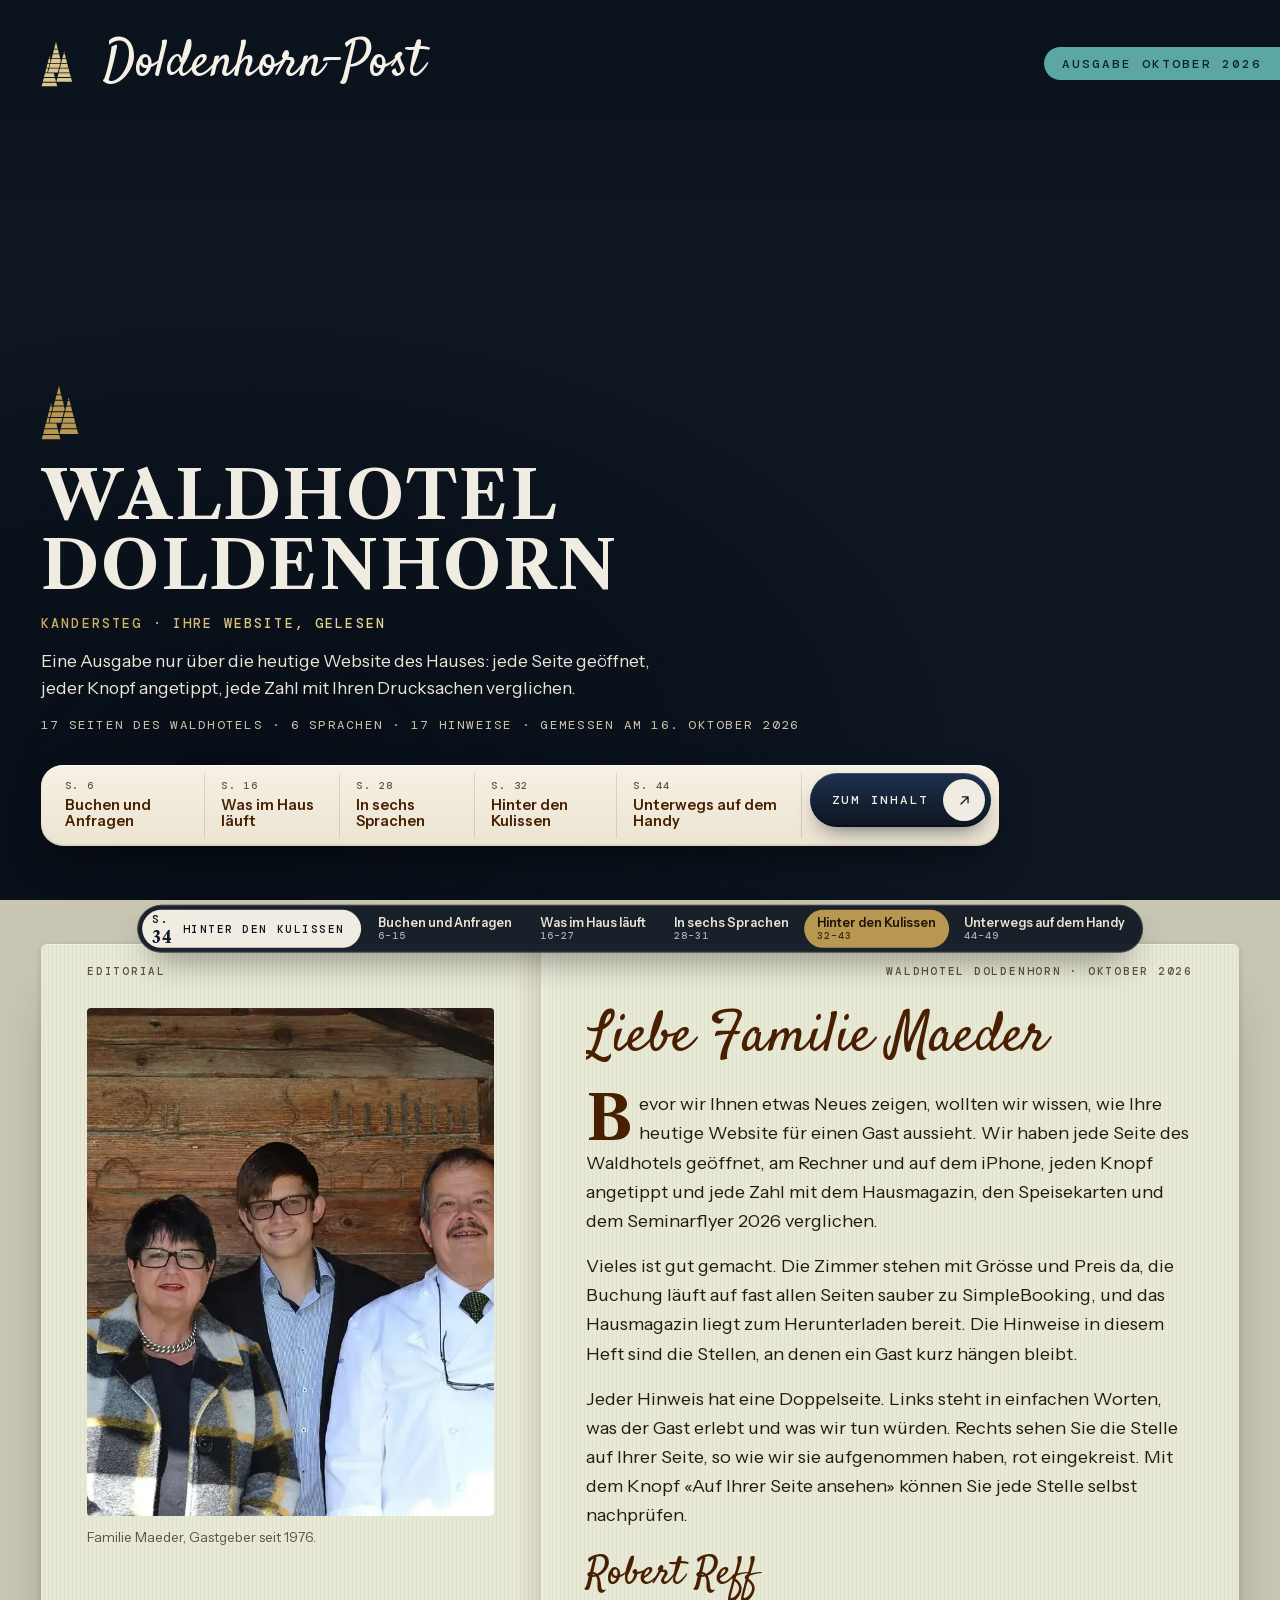
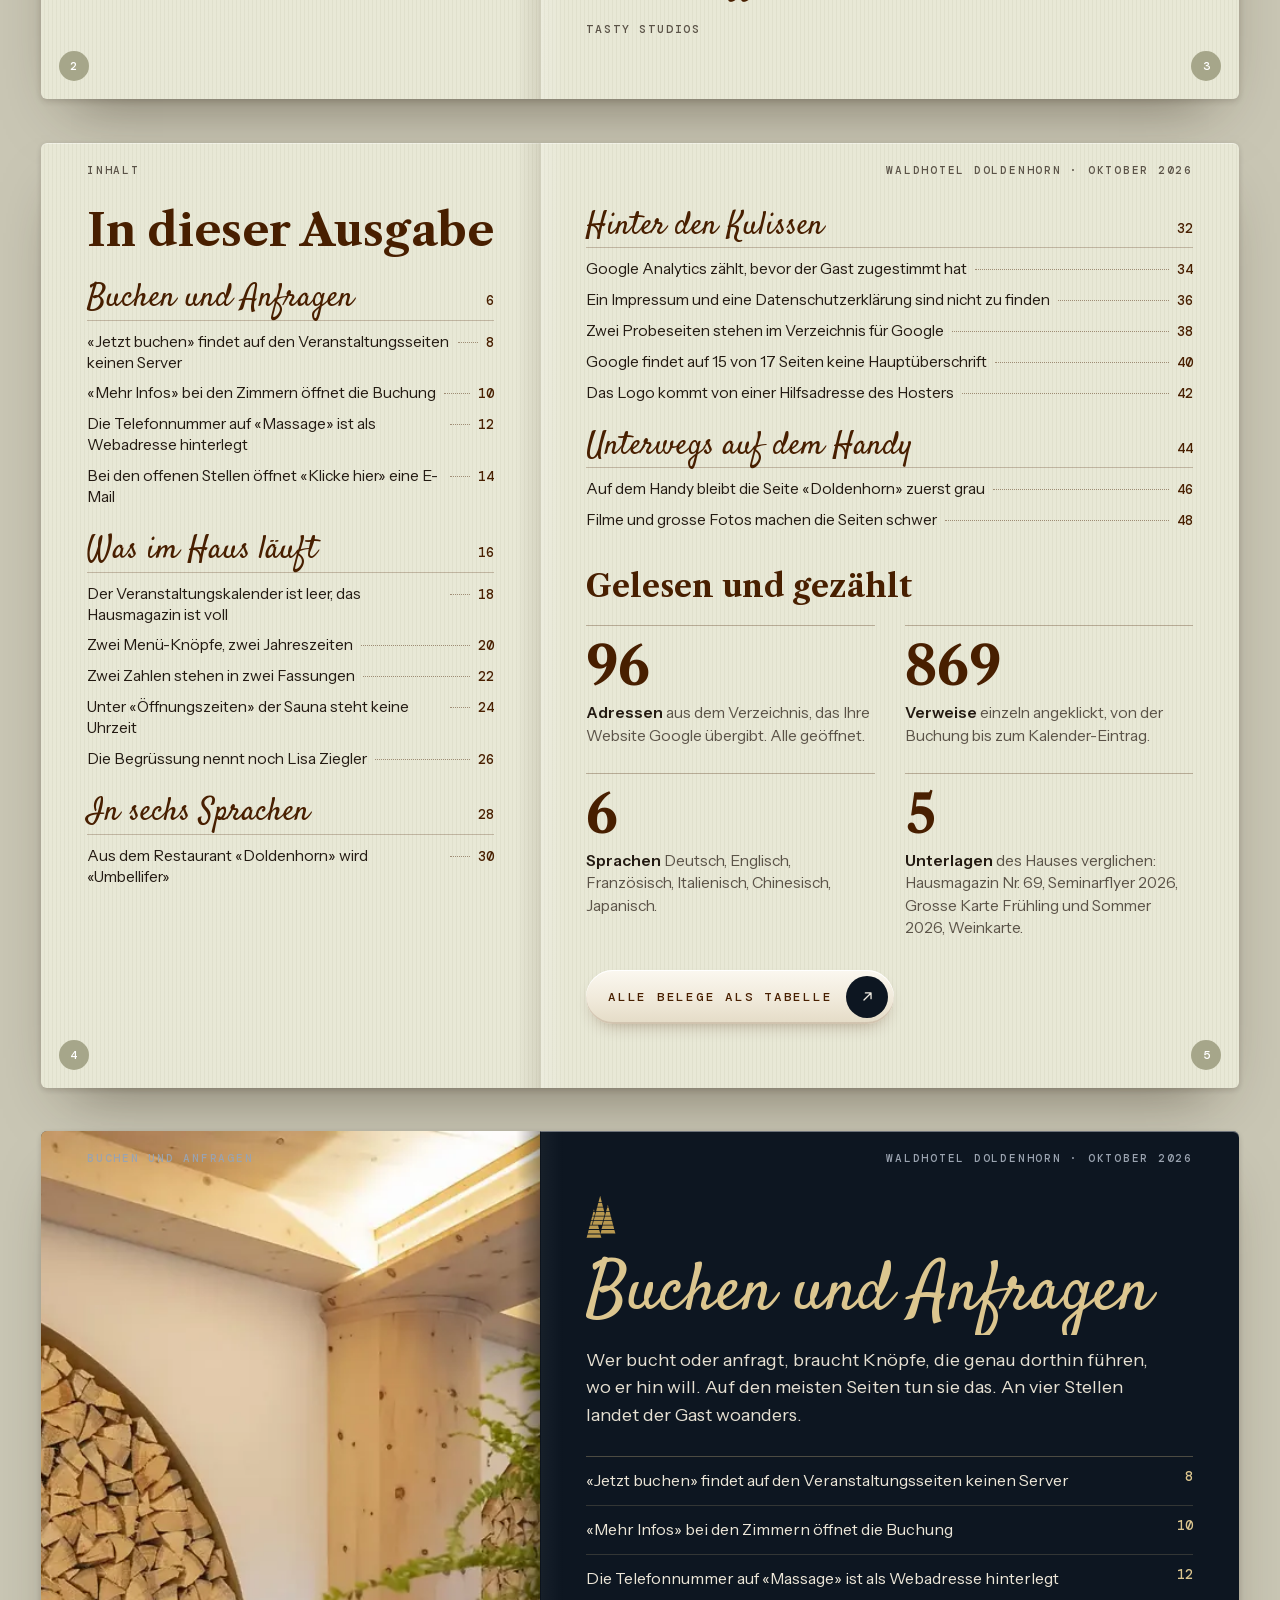
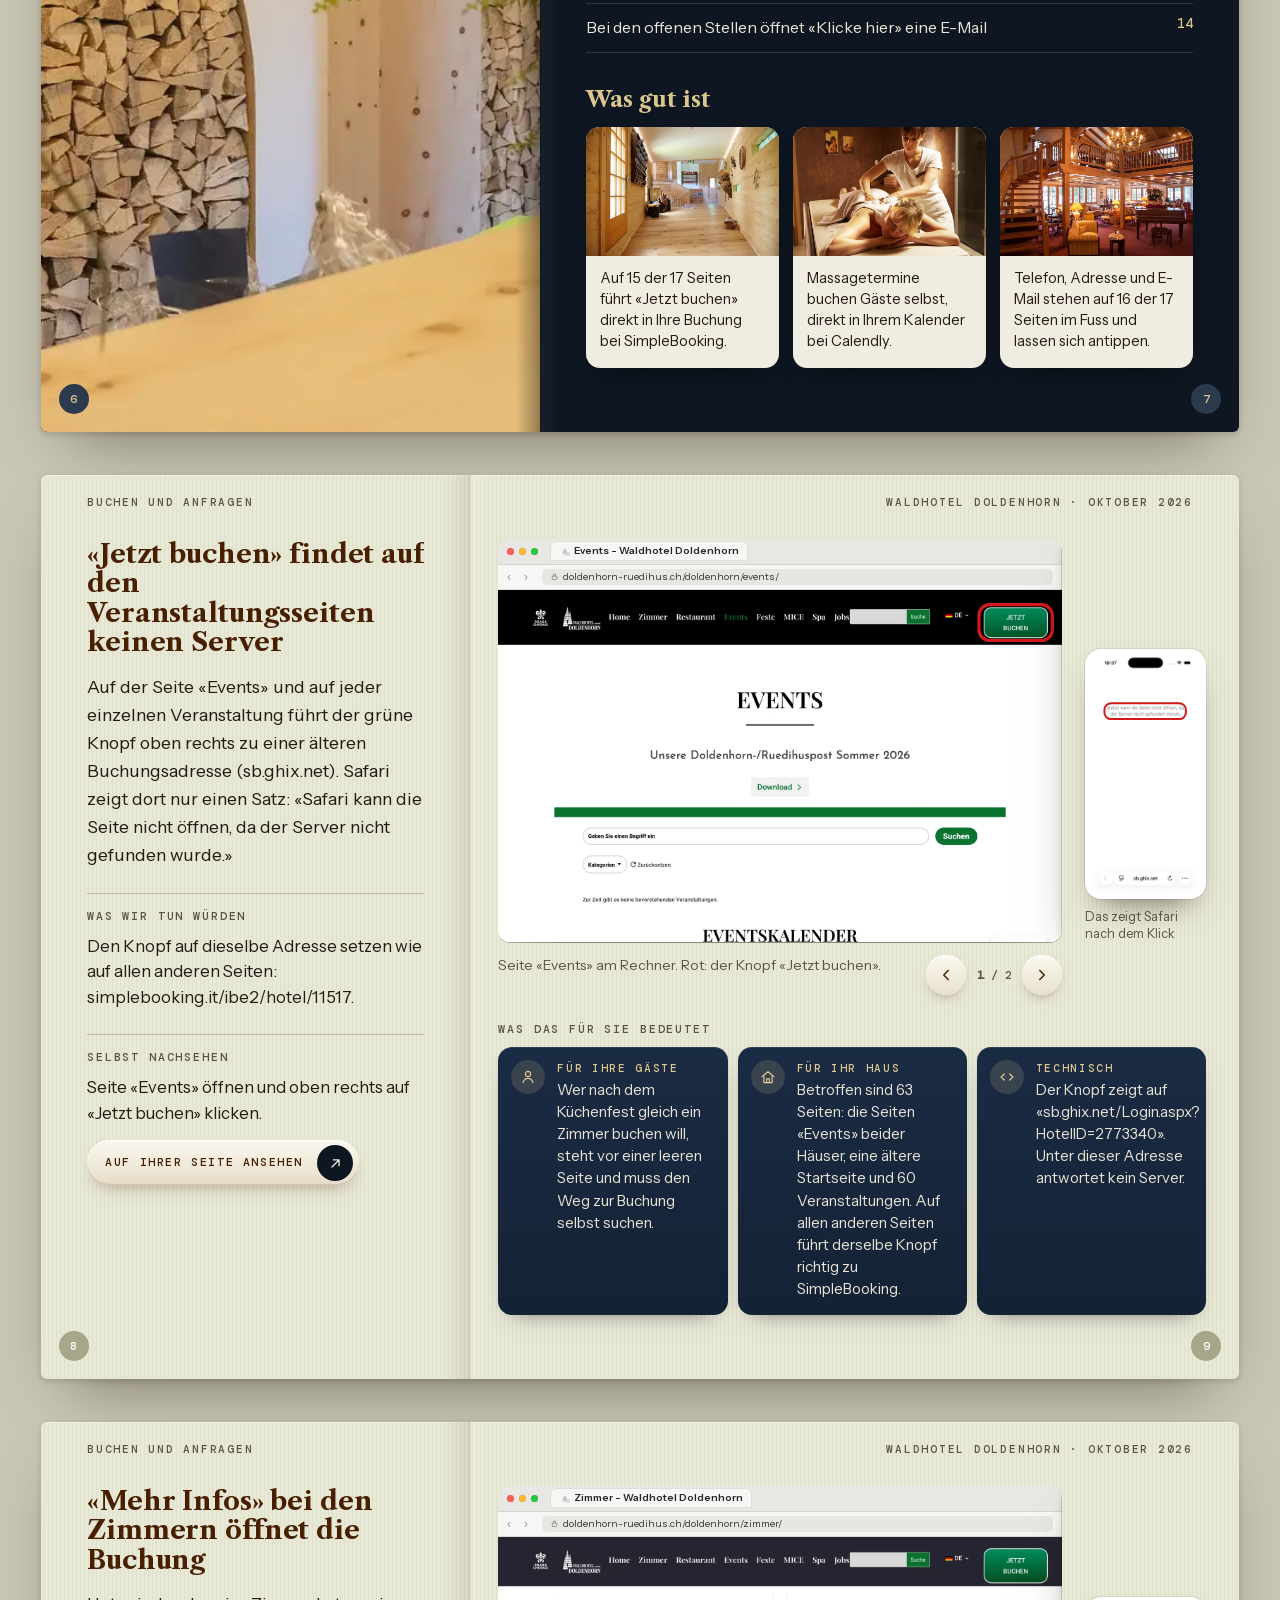
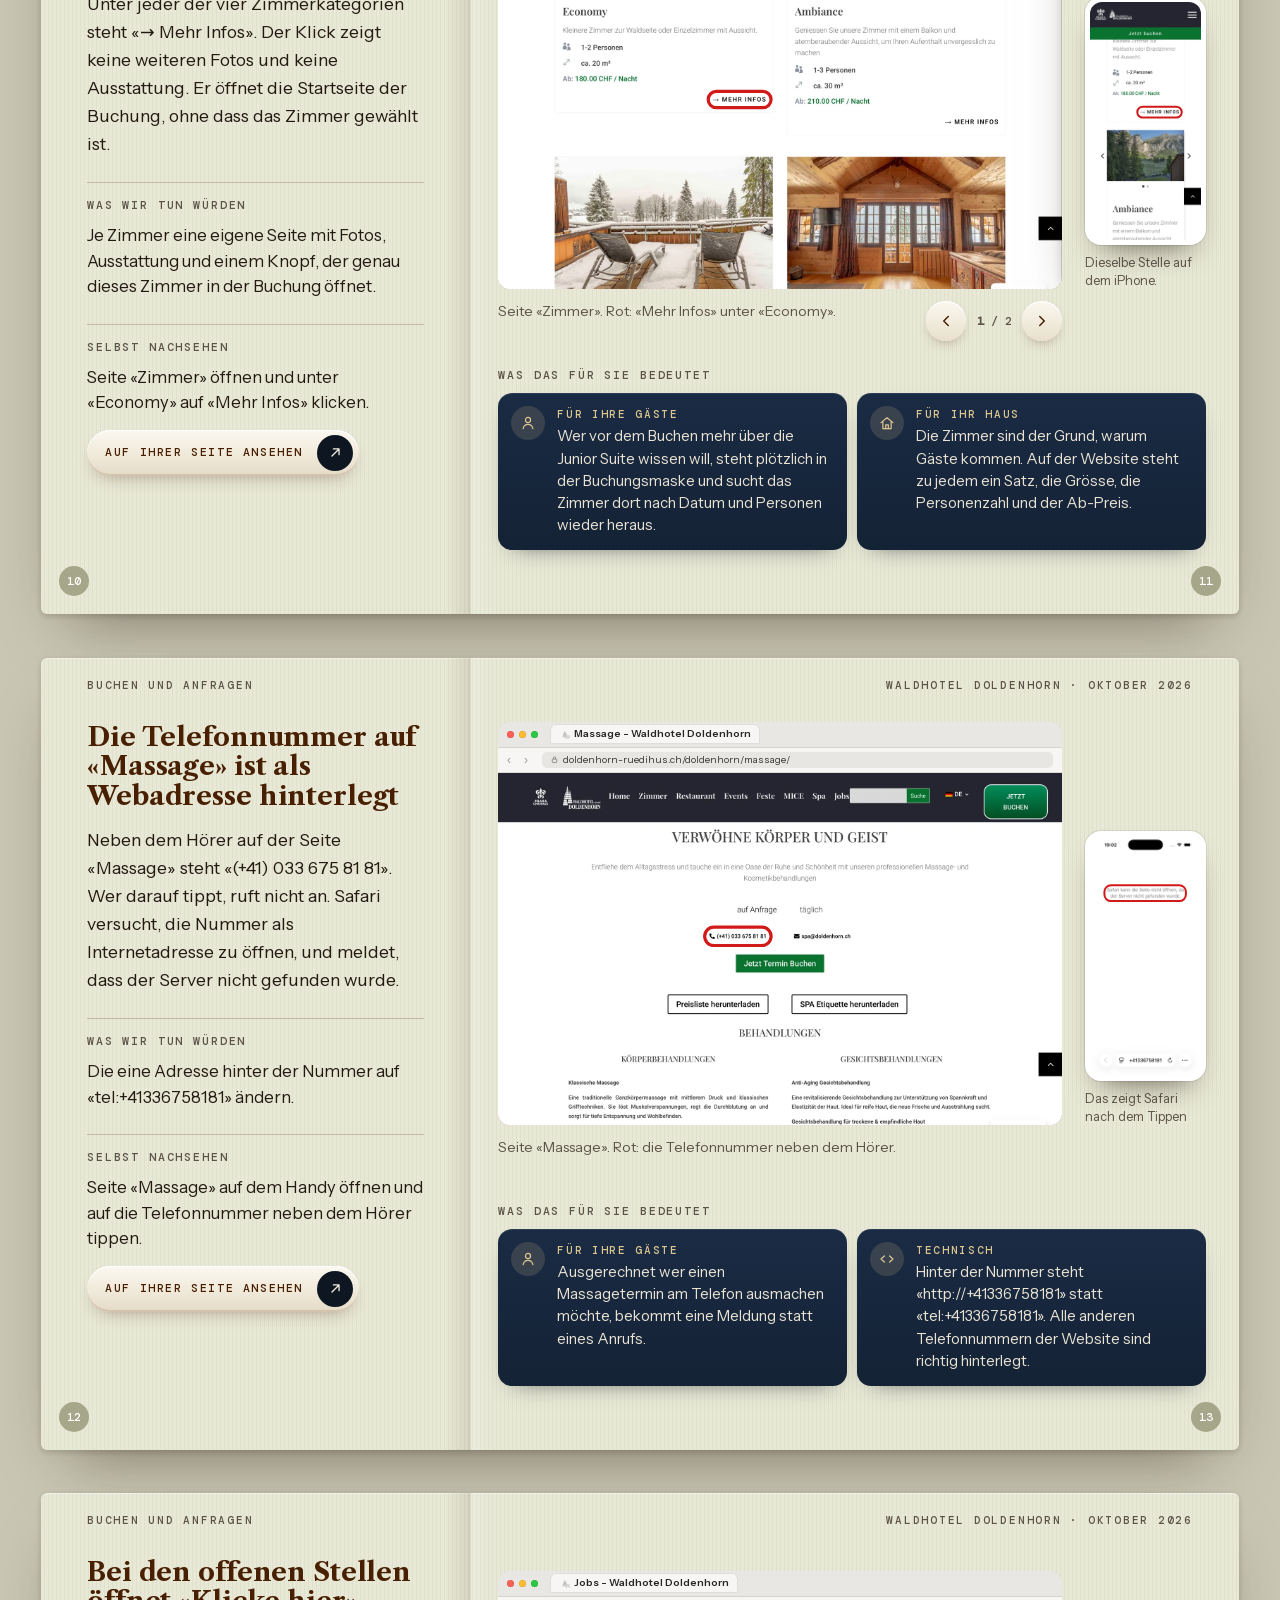
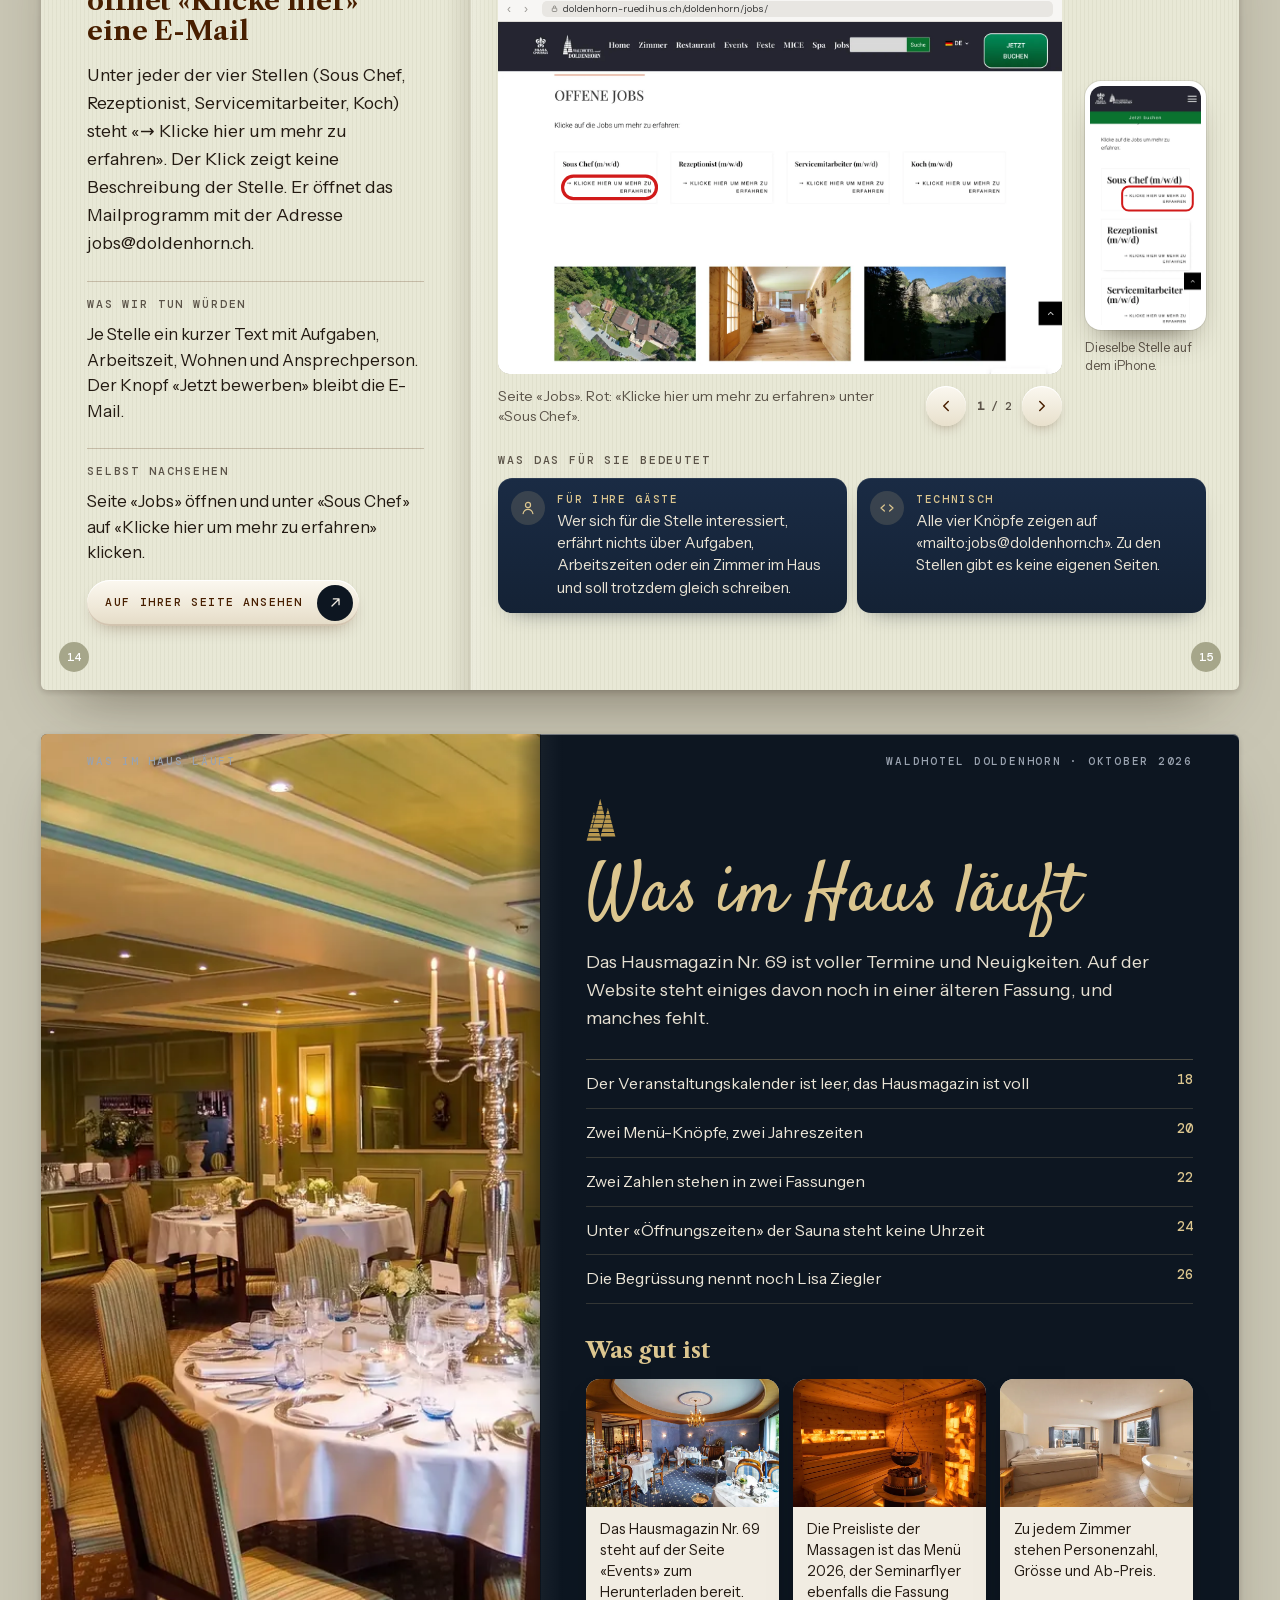
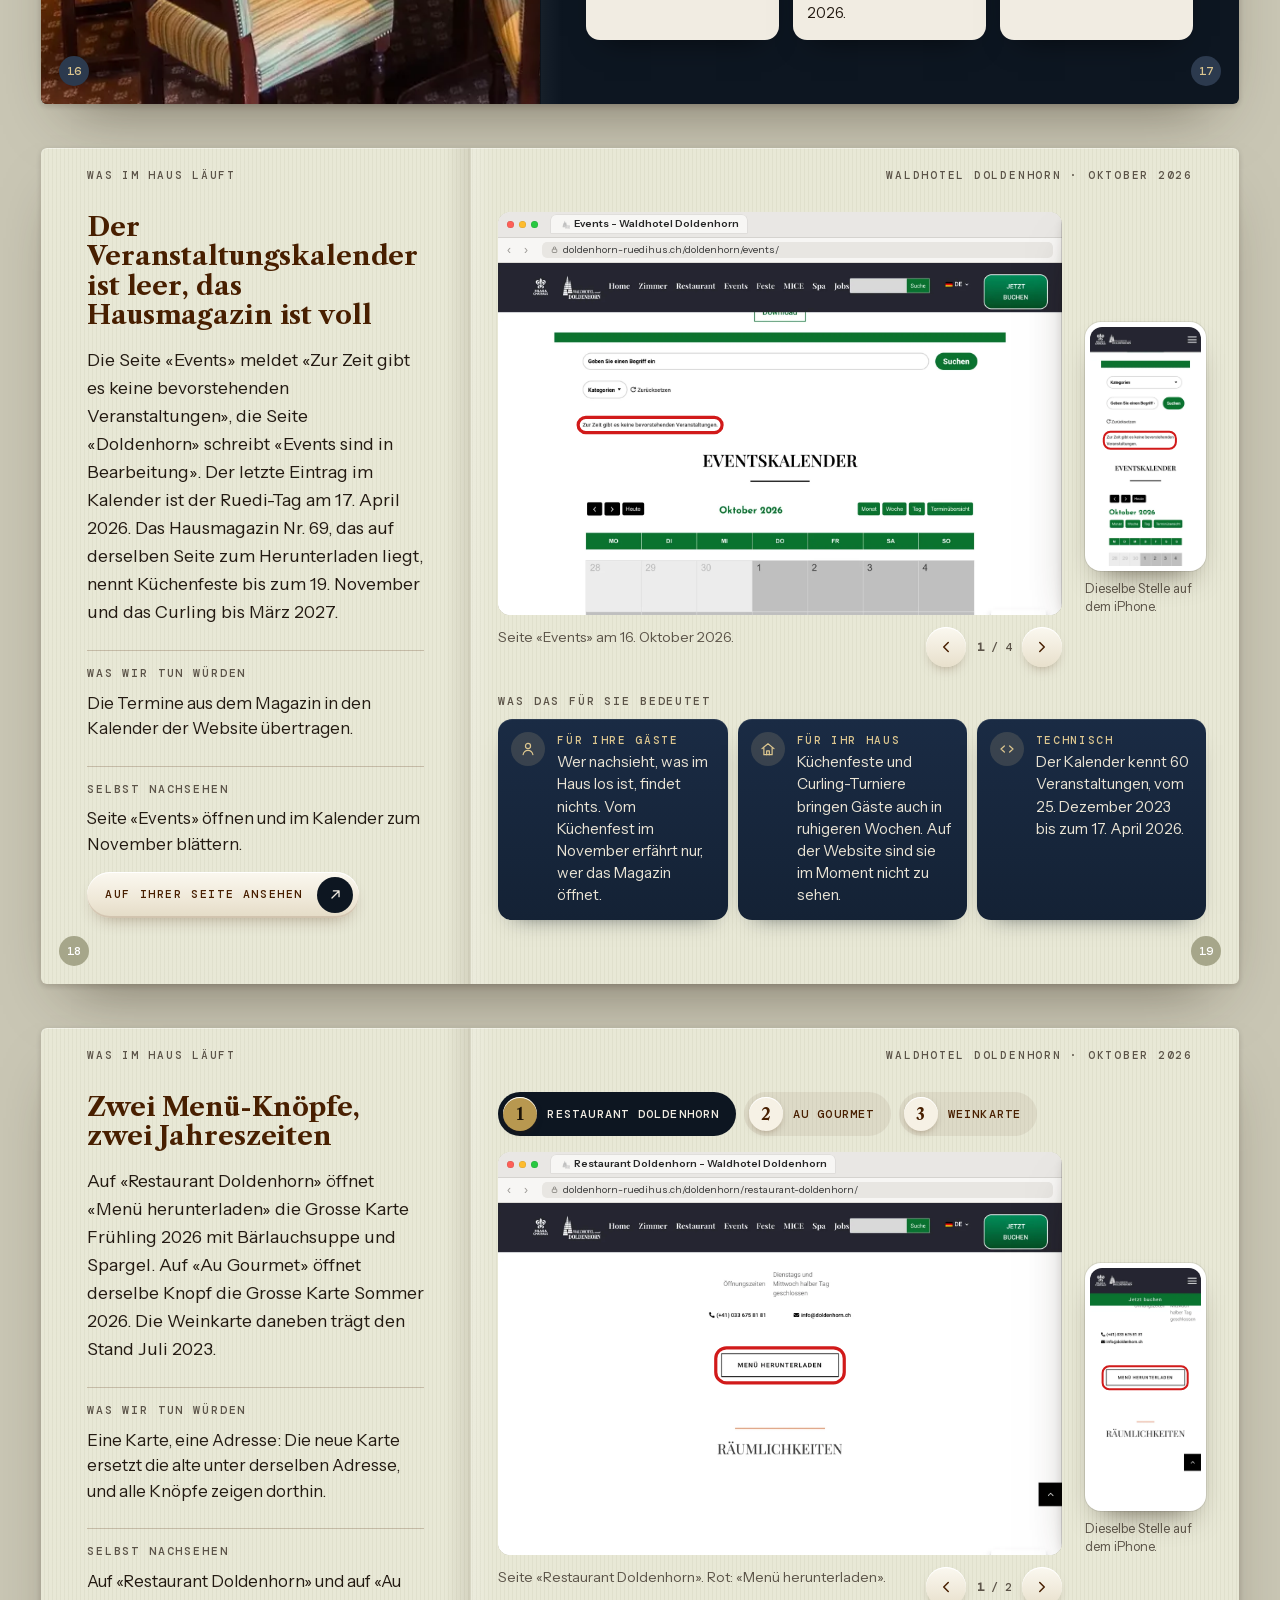
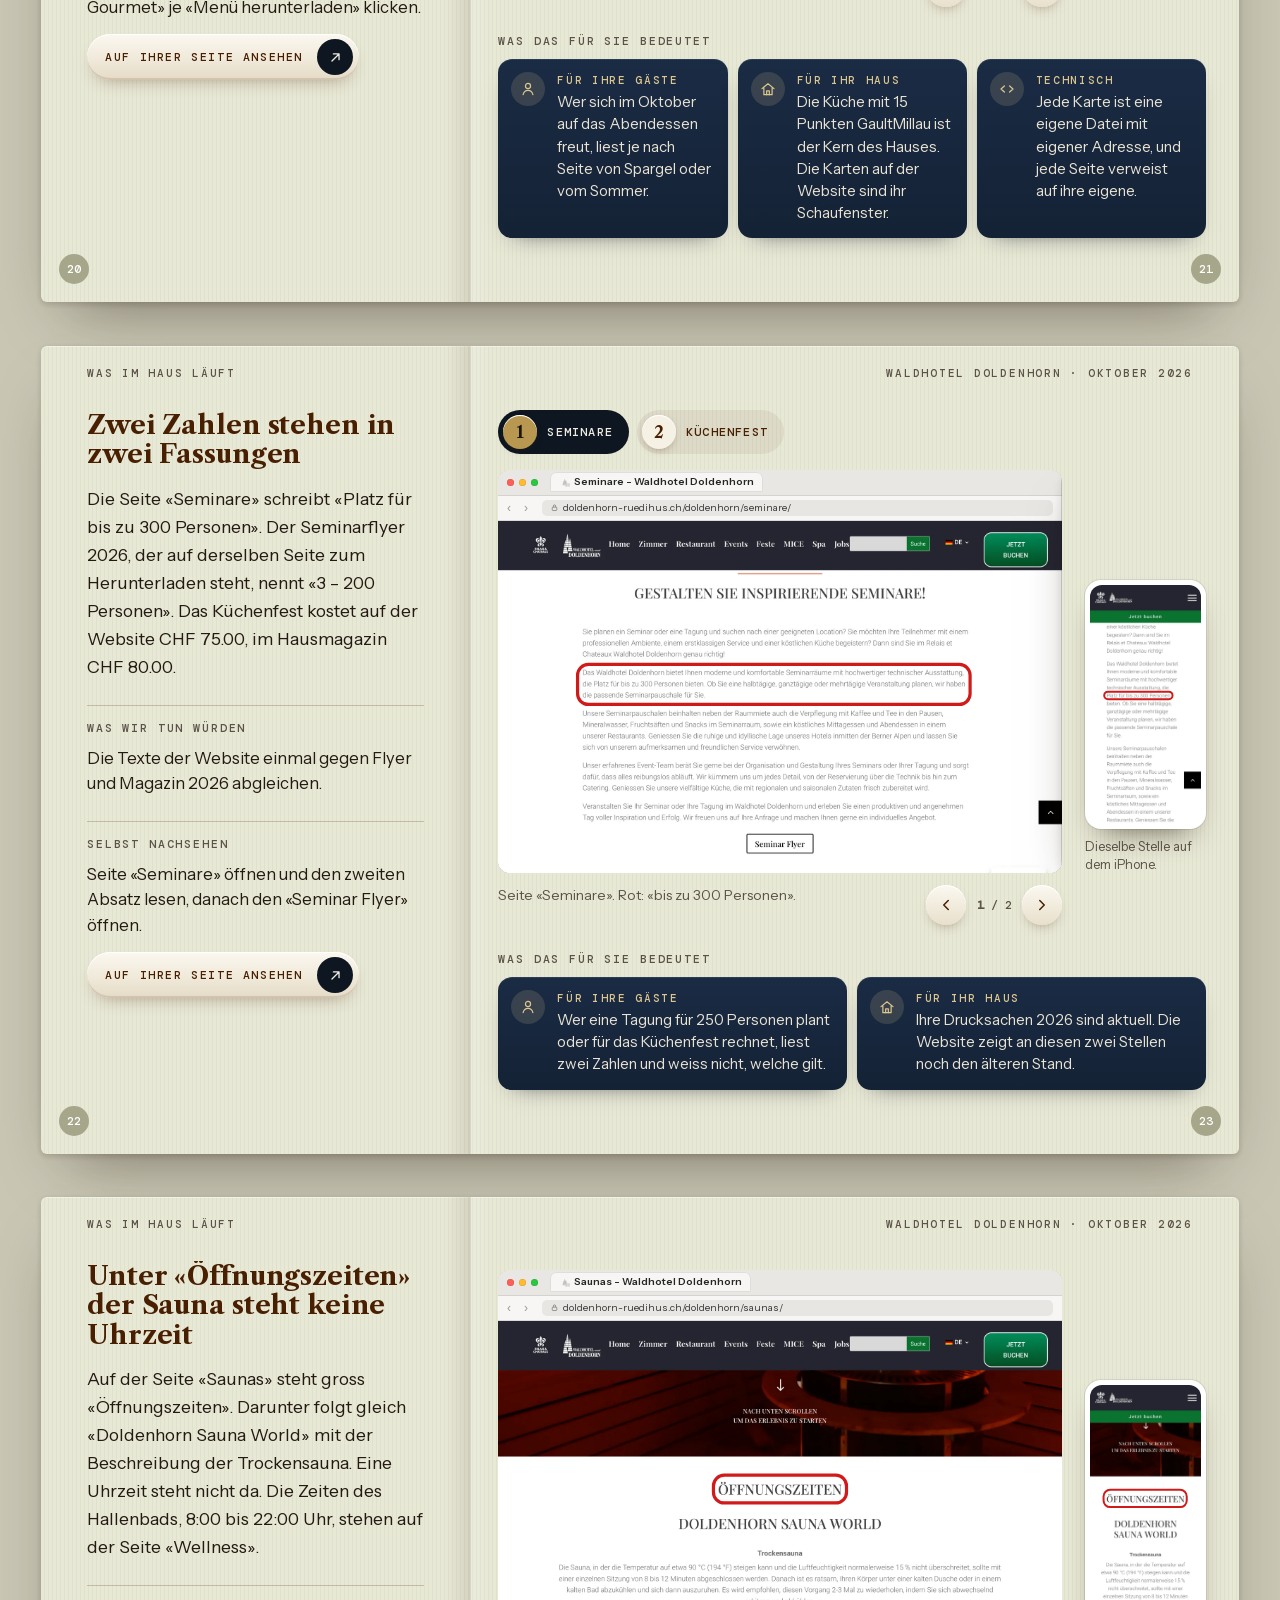
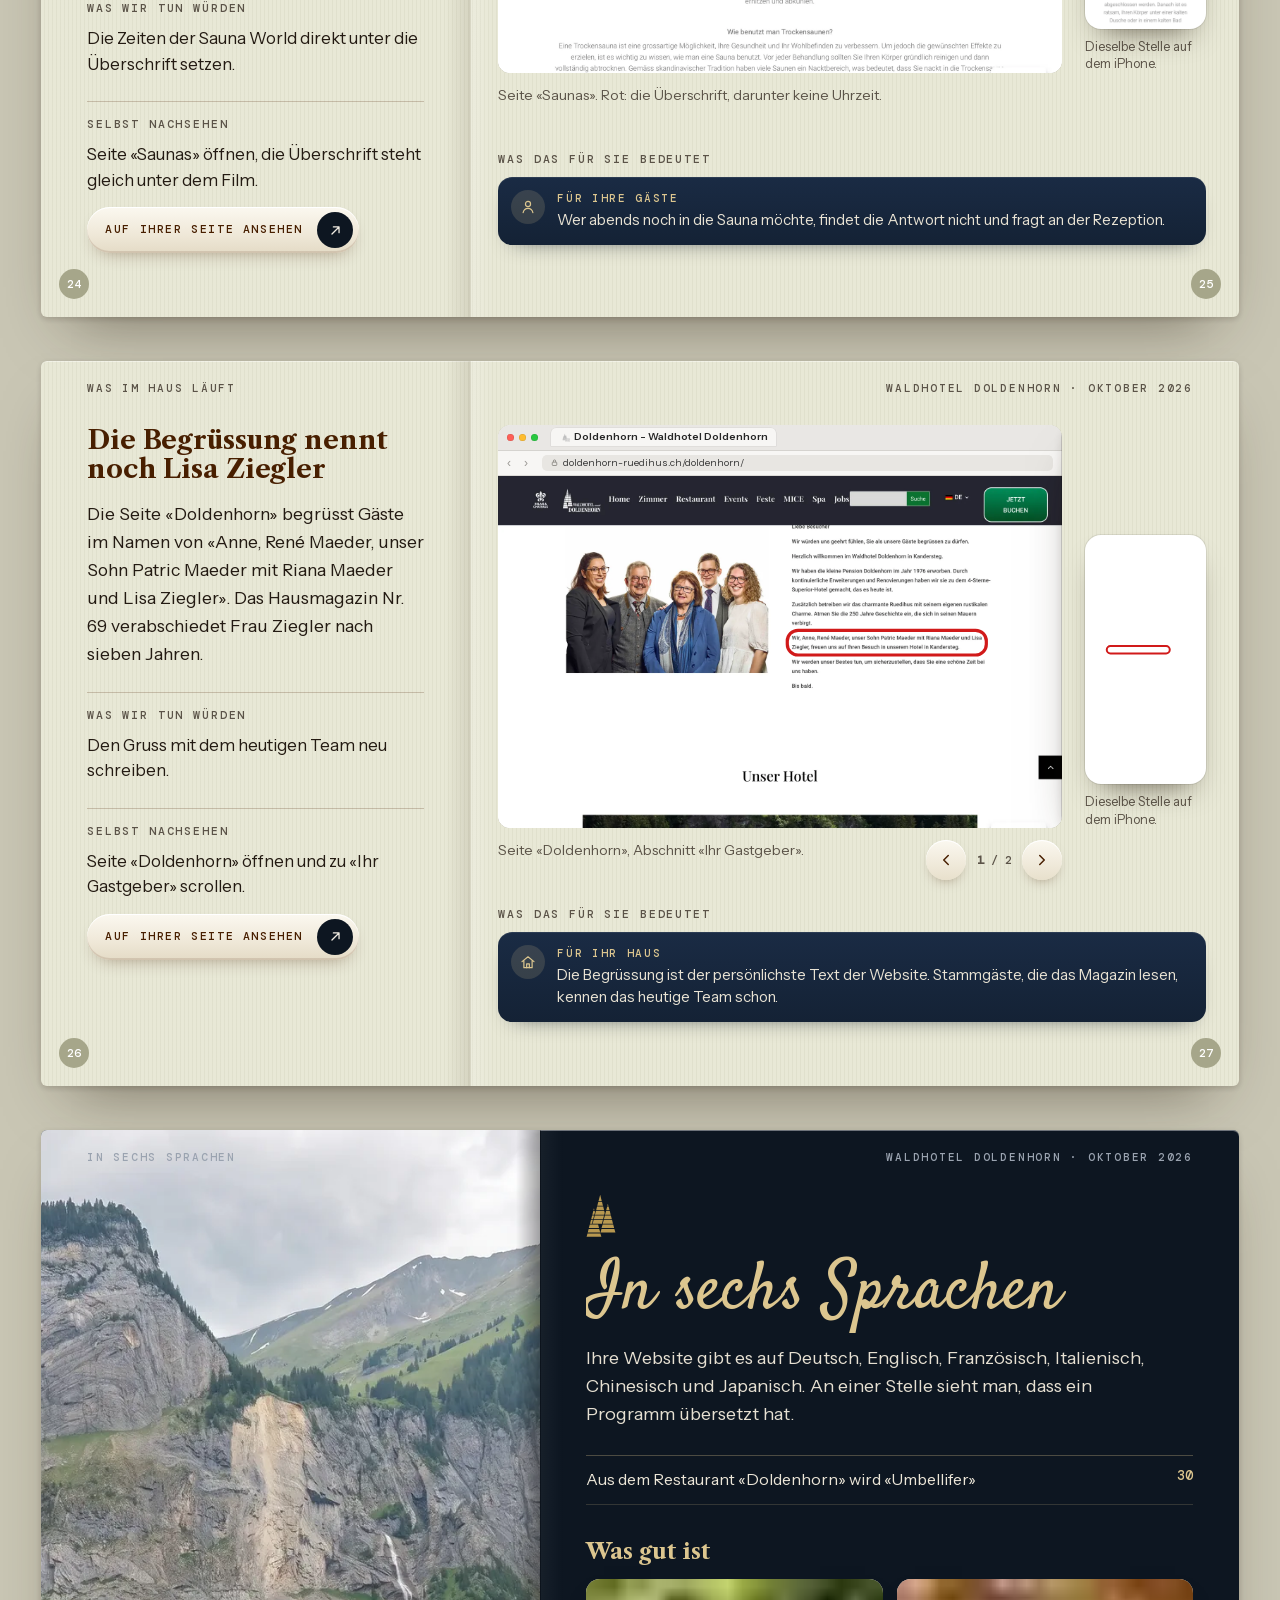
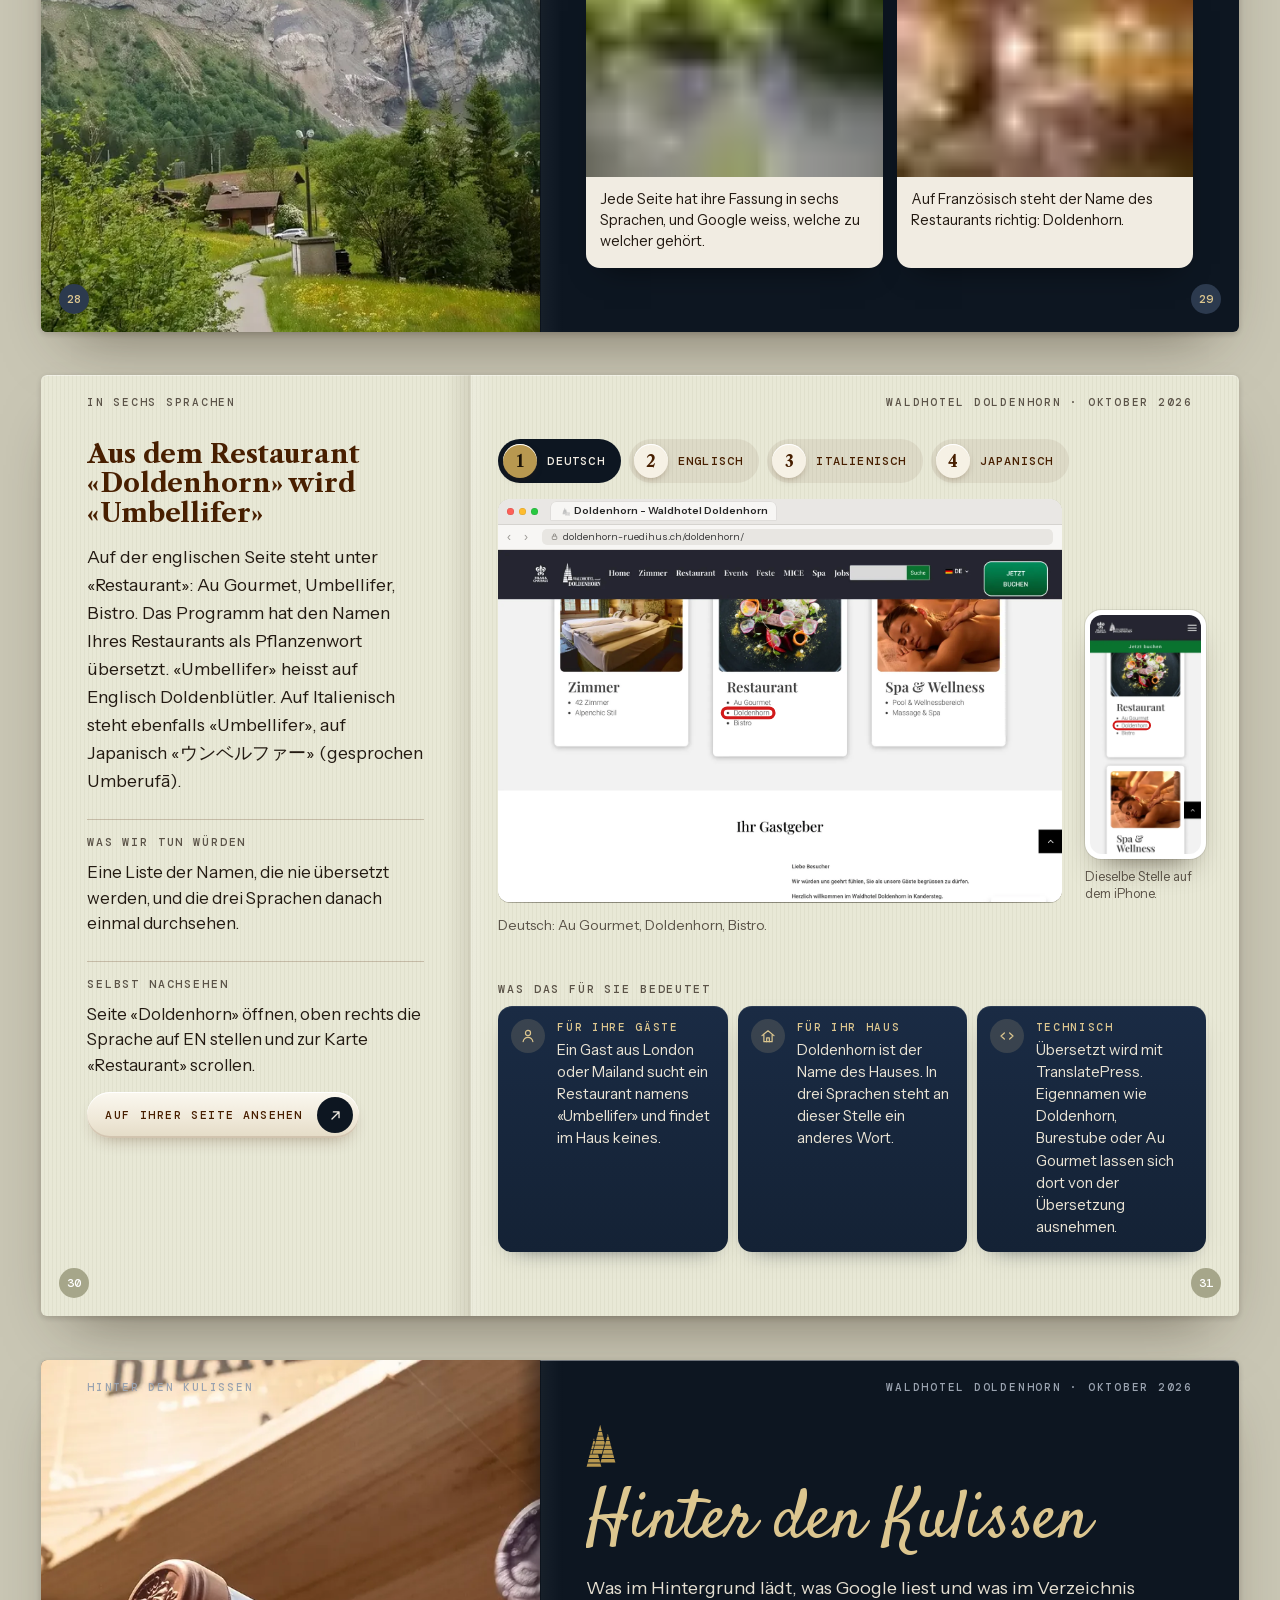
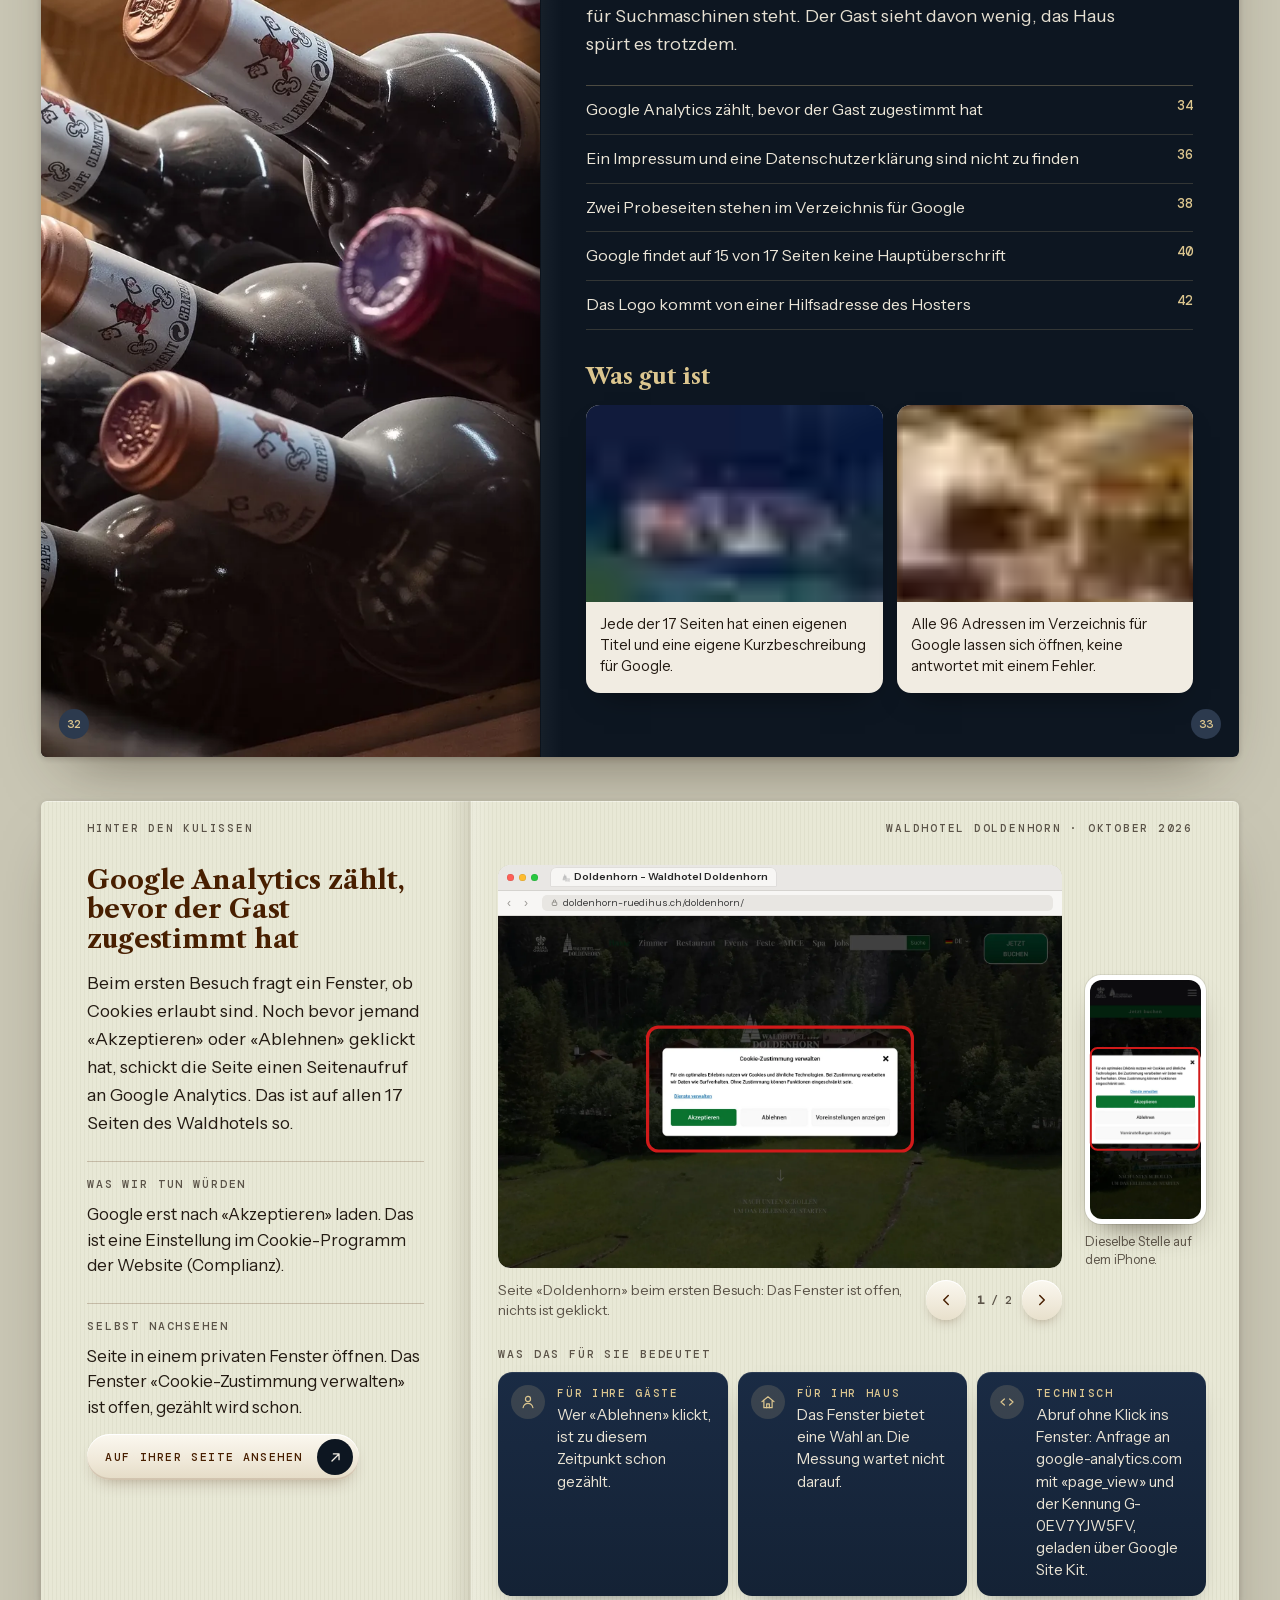
==== index.html @ 1da3b1fe "Waldhotel Doldenhorn · Potenzialanalyse: Umzug von Vercel auf GitHub Pages Co-Authored-By: Claude Op" ====
<!doctype html>
<html lang="de-CH">
<head>
<meta charset="utf-8">
<meta name="viewport" content="width=device-width, initial-scale=1, viewport-fit=cover">
<title>Waldhotel Doldenhorn · Ihre Website, gelesen</title>
<meta name="description" content="Potenzialanalyse der heutigen Website des Waldhotel Doldenhorn, Kandersteg. Gemessen am 16. Oktober 2026.">
<meta name="robots" content="noindex, nofollow">
<meta name="theme-color" content="#0d1621">
<link rel="icon" href="assets/img/tannen.svg" type="image/svg+xml">
<link rel="preload" href="assets/fonts/librecaslon-700.woff2" as="font" type="font/woff2" crossorigin>
<link rel="preload" href="assets/fonts/InstrumentSans-normal-400_600.woff2" as="font" type="font/woff2" crossorigin>
<link rel="preload" href="assets/fonts/satisfy.woff2" as="font" type="font/woff2" crossorigin>
<link rel="preload" href="assets/img/auftakt.webp" as="image" fetchpriority="high" media="(min-width:641px)">
<link rel="preload" href="assets/img/auftakt-k.webp" as="image" fetchpriority="high" media="(max-width:640px)">
<link rel="stylesheet" href="assets/seite.css?v=442ad412">
<link rel="stylesheet" href="assets/auftritt.css?v=70c09f7c">
<script>document.documentElement.classList.add('js')</script>
<script src="/besuch.js?v=3c4c57a56e" defer></script><script src="/verweil.js?v=5881fd455d" defer></script></head>
<body>
<header class="titel" id="s1">
  <div class="t-bild"><picture><source media="(max-width:640px)" srcset="assets/img/auftakt-k.webp" width="900" height="900"><img src="assets/img/auftakt.webp" alt="Das Waldhotel Doldenhorn am Waldrand in Kandersteg, von oben" fetchpriority="high" decoding="async"></picture></div>
  <div class="t-oben"><span class="t-marke"><span class="tanne"><svg xmlns="http://www.w3.org/2000/svg" viewBox="282.26 400.65 31.24 45.18" fill="currentColor">
<!-- Aus «Doldenhorn- & Ruedihus-Post» Nr. 69, Rückseite (Druckdatei des Hauses), unverändert übernommen -->
<path fill-rule="nonzero" fill="currentColor" d="M 283.816406 441.621094 L 282.855469 445.226562 L 298.234375 445.226562 L 297.273438 441.621094 Z M 285.019531 436.9375 L 284.054688 440.78125 L 297.035156 440.78125 L 296.074219 436.9375 Z M 298.355469 436.9375 L 297.394531 440.78125 L 312.894531 440.78125 L 311.8125 436.9375 Z M 286.21875 432.25 L 285.136719 436.09375 L 295.832031 436.09375 L 294.871094 432.25 Z M 299.558594 432.25 L 298.476562 436.09375 L 311.574219 436.09375 L 310.613281 432.25 Z M 287.421875 427.683594 L 286.460938 431.53125 L 288.503906 431.53125 L 289.34375 427.683594 Z M 290.183594 427.683594 L 289.105469 431.53125 L 298.835938 431.53125 L 299.796875 427.683594 Z M 300.757812 427.683594 L 299.675781 431.53125 L 310.371094 431.53125 L 309.410156 427.683594 Z M 288.621094 422.996094 L 287.660156 426.84375 L 289.703125 426.84375 L 290.664062 422.996094 Z M 291.386719 422.996094 L 290.425781 426.84375 L 300.039062 426.84375 L 301 422.996094 Z M 301.960938 422.996094 L 300.878906 426.84375 L 309.167969 426.84375 L 308.207031 422.996094 Z M 289.824219 418.3125 L 288.863281 422.15625 L 290.90625 422.15625 L 291.625 419.394531 L 291.265625 418.3125 Z M 292.589844 418.3125 L 291.625 422.15625 L 301.238281 422.15625 L 301.71875 419.992188 L 301.238281 418.3125 Z M 303.164062 418.3125 L 302.082031 422.15625 L 307.96875 422.15625 L 307.007812 418.3125 Z M 289.945312 417.46875 L 291.027344 417.46875 L 290.546875 415.425781 Z M 293.789062 413.625 L 292.828125 417.46875 L 301.121094 417.46875 L 300.160156 413.625 Z M 304.363281 413.625 L 303.28125 417.46875 L 306.765625 417.46875 L 305.804688 413.625 Z M 304.484375 412.785156 L 305.566406 412.785156 L 304.964844 410.742188 C 305.085938 410.742188 304.484375 412.785156 304.484375 412.785156 M 294.992188 408.9375 L 294.03125 412.785156 L 299.917969 412.785156 L 298.957031 408.9375 Z M 297.035156 401.25 L 295.230469 408.097656 L 298.714844 408.097656 Z M 297.035156 401.25 "/>
</svg>
</span>Doldenhorn-Post</span><span class="t-nr">Ausgabe Oktober 2026</span></div>
  <div class="t-block">
    <span class="tanne tanne--gold"><svg xmlns="http://www.w3.org/2000/svg" viewBox="282.26 400.65 31.24 45.18" fill="currentColor">
<!-- Aus «Doldenhorn- & Ruedihus-Post» Nr. 69, Rückseite (Druckdatei des Hauses), unverändert übernommen -->
<path fill-rule="nonzero" fill="currentColor" d="M 283.816406 441.621094 L 282.855469 445.226562 L 298.234375 445.226562 L 297.273438 441.621094 Z M 285.019531 436.9375 L 284.054688 440.78125 L 297.035156 440.78125 L 296.074219 436.9375 Z M 298.355469 436.9375 L 297.394531 440.78125 L 312.894531 440.78125 L 311.8125 436.9375 Z M 286.21875 432.25 L 285.136719 436.09375 L 295.832031 436.09375 L 294.871094 432.25 Z M 299.558594 432.25 L 298.476562 436.09375 L 311.574219 436.09375 L 310.613281 432.25 Z M 287.421875 427.683594 L 286.460938 431.53125 L 288.503906 431.53125 L 289.34375 427.683594 Z M 290.183594 427.683594 L 289.105469 431.53125 L 298.835938 431.53125 L 299.796875 427.683594 Z M 300.757812 427.683594 L 299.675781 431.53125 L 310.371094 431.53125 L 309.410156 427.683594 Z M 288.621094 422.996094 L 287.660156 426.84375 L 289.703125 426.84375 L 290.664062 422.996094 Z M 291.386719 422.996094 L 290.425781 426.84375 L 300.039062 426.84375 L 301 422.996094 Z M 301.960938 422.996094 L 300.878906 426.84375 L 309.167969 426.84375 L 308.207031 422.996094 Z M 289.824219 418.3125 L 288.863281 422.15625 L 290.90625 422.15625 L 291.625 419.394531 L 291.265625 418.3125 Z M 292.589844 418.3125 L 291.625 422.15625 L 301.238281 422.15625 L 301.71875 419.992188 L 301.238281 418.3125 Z M 303.164062 418.3125 L 302.082031 422.15625 L 307.96875 422.15625 L 307.007812 418.3125 Z M 289.945312 417.46875 L 291.027344 417.46875 L 290.546875 415.425781 Z M 293.789062 413.625 L 292.828125 417.46875 L 301.121094 417.46875 L 300.160156 413.625 Z M 304.363281 413.625 L 303.28125 417.46875 L 306.765625 417.46875 L 305.804688 413.625 Z M 304.484375 412.785156 L 305.566406 412.785156 L 304.964844 410.742188 C 305.085938 410.742188 304.484375 412.785156 304.484375 412.785156 M 294.992188 408.9375 L 294.03125 412.785156 L 299.917969 412.785156 L 298.957031 408.9375 Z M 297.035156 401.25 L 295.230469 408.097656 L 298.714844 408.097656 Z M 297.035156 401.25 "/>
</svg>
</span>
    <h1 class="t-name zt">Waldhotel Doldenhorn</h1>
    <p class="t-ort">Kandersteg · Ihre Website, gelesen</p>
    <p class="t-satz">Eine Ausgabe nur über die heutige Website des Hauses: jede Seite geöffnet, jeder Knopf angetippt, jede Zahl mit Ihren Drucksachen verglichen.</p>
    <p class="t-zeile">17 Seiten des Waldhotels · 6 Sprachen · 17 Hinweise · gemessen am 16. Oktober 2026</p>
    <nav class="platte" aria-label="Rubriken"><a class="pl-feld" href="#r-buchen"><small>S. 6</small><span>Buchen und Anfragen</span></a><a class="pl-feld" href="#r-aktuell"><small>S. 16</small><span>Was im Haus läuft</span></a><a class="pl-feld" href="#r-sprachen"><small>S. 28</small><span>In sechs Sprachen</span></a><a class="pl-feld" href="#r-kulissen"><small>S. 32</small><span>Hinter den Kulissen</span></a><a class="pl-feld" href="#r-handy"><small>S. 44</small><span>Unterwegs auf dem Handy</span></a><a class="knopf knopf--blau" href="#s4">Zum Inhalt<span class="knauf"><svg viewBox="0 0 24 24" aria-hidden="true"><path d="M7 17 17 7M9 7h8v8"/></svg></span></a></nav>
  </div>
</header>
<section class="bogen hell" id="s2" data-seite="2" data-rubrik="Editorial">
  <span class="kolumne kolumne--l">Editorial</span><span class="kolumne kolumne--r">Waldhotel Doldenhorn · Oktober 2026</span><span class="snr snr--l">2</span><span class="snr snr--r">3</span>
  <div class="seite seite--l"><figure class="foto zoom foto--hoch" style="background-image:url(assets/img/familie-k.webp)"><img src="assets/img/familie.webp" alt="Familie Maeder" loading="lazy" decoding="async"></figure><p class="bild-zeile">Familie Maeder, Gastgeber seit 1976.</p></div>
  <div class="seite seite--r ed">
    <h2 class="pinsel zt">Liebe Familie Maeder</h2>
    <div class="ed-text" data-steig><p>Bevor wir Ihnen etwas Neues zeigen, wollten wir wissen, wie Ihre heutige Website für einen Gast aussieht. Wir haben jede Seite des Waldhotels geöffnet, am Rechner und auf dem iPhone, jeden Knopf angetippt und jede Zahl mit dem Hausmagazin, den Speisekarten und dem Seminarflyer 2026 verglichen.</p><p>Vieles ist gut gemacht. Die Zimmer stehen mit Grösse und Preis da, die Buchung läuft auf fast allen Seiten sauber zu SimpleBooking, und das Hausmagazin liegt zum Herunterladen bereit. Die Hinweise in diesem Heft sind die Stellen, an denen ein Gast kurz hängen bleibt.</p><p>Jeder Hinweis hat eine Doppelseite. Links steht in einfachen Worten, was der Gast erlebt und was wir tun würden. Rechts sehen Sie die Stelle auf Ihrer Seite, so wie wir sie aufgenommen haben, rot eingekreist. Mit dem Knopf «Auf Ihrer Seite ansehen» können Sie jede Stelle selbst nachprüfen.</p></div>
    <p class="gruss" data-steig><span class="pinsel">Robert Reff</span><small>Tasty Studios</small></p>
  </div>
</section>
<section class="bogen hell" id="s4" data-seite="4" data-rubrik="Inhalt">
  <span class="kolumne kolumne--l">Inhalt</span><span class="kolumne kolumne--r">Waldhotel Doldenhorn · Oktober 2026</span><span class="snr snr--l">4</span><span class="snr snr--r">5</span>
  <div class="seite seite--l iv">
    <h2 class="titel-h zt">In dieser Ausgabe</h2>
    <div class="iv-liste"><div class="iv-rubrik" data-steig><a class="iv-kopf" href="#r-buchen"><span class="pinsel">Buchen und Anfragen</span><b>6</b></a><ol><li><a href="#h-ghix"><span>«Jetzt buchen» findet auf den Veranstaltungsseiten keinen Server</span><i></i><b>8</b></a></li><li><a href="#h-zimmer"><span>«Mehr Infos» bei den Zimmern öffnet die Buchung</span><i></i><b>10</b></a></li><li><a href="#h-tel"><span>Die Telefonnummer auf «Massage» ist als Webadresse hinterlegt</span><i></i><b>12</b></a></li><li><a href="#h-jobs"><span>Bei den offenen Stellen öffnet «Klicke hier» eine E-Mail</span><i></i><b>14</b></a></li></ol></div><div class="iv-rubrik" data-steig><a class="iv-kopf" href="#r-aktuell"><span class="pinsel">Was im Haus läuft</span><b>16</b></a><ol><li><a href="#h-events"><span>Der Veranstaltungskalender ist leer, das Hausmagazin ist voll</span><i></i><b>18</b></a></li><li><a href="#h-karten"><span>Zwei Menü-Knöpfe, zwei Jahreszeiten</span><i></i><b>20</b></a></li><li><a href="#h-zwei"><span>Zwei Zahlen stehen in zwei Fassungen</span><i></i><b>22</b></a></li><li><a href="#h-sauna"><span>Unter «Öffnungszeiten» der Sauna steht keine Uhrzeit</span><i></i><b>24</b></a></li><li><a href="#h-gruss"><span>Die Begrüssung nennt noch Lisa Ziegler</span><i></i><b>26</b></a></li></ol></div><div class="iv-rubrik" data-steig><a class="iv-kopf" href="#r-sprachen"><span class="pinsel">In sechs Sprachen</span><b>28</b></a><ol><li><a href="#h-umbellifer"><span>Aus dem Restaurant «Doldenhorn» wird «Umbellifer»</span><i></i><b>30</b></a></li></ol></div></div>
  </div>
  <div class="seite seite--r">
    <div class="iv-liste iv-liste--r"><div class="iv-rubrik" data-steig><a class="iv-kopf" href="#r-kulissen"><span class="pinsel">Hinter den Kulissen</span><b>32</b></a><ol><li><a href="#h-analytics"><span>Google Analytics zählt, bevor der Gast zugestimmt hat</span><i></i><b>34</b></a></li><li><a href="#h-impressum"><span>Ein Impressum und eine Datenschutzerklärung sind nicht zu finden</span><i></i><b>36</b></a></li><li><a href="#h-test"><span>Zwei Probeseiten stehen im Verzeichnis für Google</span><i></i><b>38</b></a></li><li><a href="#h-h1"><span>Google findet auf 15 von 17 Seiten keine Hauptüberschrift</span><i></i><b>40</b></a></li><li><a href="#h-hoster"><span>Das Logo kommt von einer Hilfsadresse des Hosters</span><i></i><b>42</b></a></li></ol></div><div class="iv-rubrik" data-steig><a class="iv-kopf" href="#r-handy"><span class="pinsel">Unterwegs auf dem Handy</span><b>44</b></a><ol><li><a href="#h-grau"><span>Auf dem Handy bleibt die Seite «Doldenhorn» zuerst grau</span><i></i><b>46</b></a></li><li><a href="#h-schwer"><span>Filme und grosse Fotos machen die Seiten schwer</span><i></i><b>48</b></a></li></ol></div></div>
    <h3 class="titel-h titel-h--klein zt">Gelesen und gezählt</h3>
    <ul class="zahlen"><li data-steig><b class="zahl" data-ziel="96">96</b><span><em>Adressen</em> aus dem Verzeichnis, das Ihre Website Google übergibt. Alle geöffnet.</span></li><li data-steig><b class="zahl" data-ziel="869">869</b><span><em>Verweise</em> einzeln angeklickt, von der Buchung bis zum Kalender-Eintrag.</span></li><li data-steig><b class="zahl" data-ziel="6">6</b><span><em>Sprachen</em> Deutsch, Englisch, Französisch, Italienisch, Chinesisch, Japanisch.</span></li><li data-steig><b class="zahl" data-ziel="5">5</b><span><em>Unterlagen</em> des Hauses verglichen: Hausmagazin Nr. 69, Seminarflyer 2026, Grosse Karte Frühling und Sommer 2026, Weinkarte.</span></li></ul>
    <a class="knopf knopf--hell" href="belege.html">Alle Belege als Tabelle<span class="knauf"><svg viewBox="0 0 24 24" aria-hidden="true"><path d="M7 17 17 7M9 7h8v8"/></svg></span></a>
  </div>
</section>
<section class="bogen dunkel" id="r-buchen" data-seite="6" data-rubrik="Buchen und Anfragen">
  <span class="kolumne kolumne--l">Buchen und Anfragen</span><span class="kolumne kolumne--r">Waldhotel Doldenhorn · Oktober 2026</span><span class="snr snr--l">6</span><span class="snr snr--r">7</span>
  <div class="seite seite--l ru-foto"><figure class="foto zoom foto--voll" style="background-image:url(assets/img/empfang-k.webp)"><img src="assets/img/empfang.webp" alt="Empfang aus Arvenholz im Waldhotel Doldenhorn" loading="lazy" decoding="async"></figure></div>
  <div class="seite seite--r ru">
    <span class="tanne tanne--gold"><svg xmlns="http://www.w3.org/2000/svg" viewBox="282.26 400.65 31.24 45.18" fill="currentColor">
<!-- Aus «Doldenhorn- & Ruedihus-Post» Nr. 69, Rückseite (Druckdatei des Hauses), unverändert übernommen -->
<path fill-rule="nonzero" fill="currentColor" d="M 283.816406 441.621094 L 282.855469 445.226562 L 298.234375 445.226562 L 297.273438 441.621094 Z M 285.019531 436.9375 L 284.054688 440.78125 L 297.035156 440.78125 L 296.074219 436.9375 Z M 298.355469 436.9375 L 297.394531 440.78125 L 312.894531 440.78125 L 311.8125 436.9375 Z M 286.21875 432.25 L 285.136719 436.09375 L 295.832031 436.09375 L 294.871094 432.25 Z M 299.558594 432.25 L 298.476562 436.09375 L 311.574219 436.09375 L 310.613281 432.25 Z M 287.421875 427.683594 L 286.460938 431.53125 L 288.503906 431.53125 L 289.34375 427.683594 Z M 290.183594 427.683594 L 289.105469 431.53125 L 298.835938 431.53125 L 299.796875 427.683594 Z M 300.757812 427.683594 L 299.675781 431.53125 L 310.371094 431.53125 L 309.410156 427.683594 Z M 288.621094 422.996094 L 287.660156 426.84375 L 289.703125 426.84375 L 290.664062 422.996094 Z M 291.386719 422.996094 L 290.425781 426.84375 L 300.039062 426.84375 L 301 422.996094 Z M 301.960938 422.996094 L 300.878906 426.84375 L 309.167969 426.84375 L 308.207031 422.996094 Z M 289.824219 418.3125 L 288.863281 422.15625 L 290.90625 422.15625 L 291.625 419.394531 L 291.265625 418.3125 Z M 292.589844 418.3125 L 291.625 422.15625 L 301.238281 422.15625 L 301.71875 419.992188 L 301.238281 418.3125 Z M 303.164062 418.3125 L 302.082031 422.15625 L 307.96875 422.15625 L 307.007812 418.3125 Z M 289.945312 417.46875 L 291.027344 417.46875 L 290.546875 415.425781 Z M 293.789062 413.625 L 292.828125 417.46875 L 301.121094 417.46875 L 300.160156 413.625 Z M 304.363281 413.625 L 303.28125 417.46875 L 306.765625 417.46875 L 305.804688 413.625 Z M 304.484375 412.785156 L 305.566406 412.785156 L 304.964844 410.742188 C 305.085938 410.742188 304.484375 412.785156 304.484375 412.785156 M 294.992188 408.9375 L 294.03125 412.785156 L 299.917969 412.785156 L 298.957031 408.9375 Z M 297.035156 401.25 L 295.230469 408.097656 L 298.714844 408.097656 Z M 297.035156 401.25 "/>
</svg>
</span>
    <h2 class="pinsel pinsel--gross zt">Buchen und Anfragen</h2>
    <p class="ru-vorspann" data-steig>Wer bucht oder anfragt, braucht Knöpfe, die genau dorthin führen, wo er hin will. Auf den meisten Seiten tun sie das. An vier Stellen landet der Gast woanders.</p>
    <ol class="ru-liste" data-steig><li><a href="#h-ghix"><span>«Jetzt buchen» findet auf den Veranstaltungsseiten keinen Server</span><b>8</b></a></li><li><a href="#h-zimmer"><span>«Mehr Infos» bei den Zimmern öffnet die Buchung</span><b>10</b></a></li><li><a href="#h-tel"><span>Die Telefonnummer auf «Massage» ist als Webadresse hinterlegt</span><b>12</b></a></li><li><a href="#h-jobs"><span>Bei den offenen Stellen öffnet «Klicke hier» eine E-Mail</span><b>14</b></a></li></ol>
    <h3 class="ru-gut-titel">Was gut ist</h3>
    <ul class="ru-gut ru-gut--3"><li class="gut" data-steig><figure class="foto zoom foto--gut" style="background-image:url(assets/img/arvengang-k.webp)"><img src="assets/img/arvengang.webp" alt="Gang mit Arvenholz" loading="lazy" decoding="async"></figure><p>Auf 15 der 17 Seiten führt «Jetzt buchen» direkt in Ihre Buchung bei SimpleBooking.</p></li><li class="gut" data-steig><figure class="foto zoom foto--gut" style="background-image:url(assets/img/massage-k.webp)"><img src="assets/img/massage.webp" alt="Massage im Doldenhorn Spa" loading="lazy" decoding="async"></figure><p>Massagetermine buchen Gäste selbst, direkt in Ihrem Kalender bei Calendly.</p></li><li class="gut" data-steig><figure class="foto zoom foto--gut" style="background-image:url(assets/img/halle-k.webp)"><img src="assets/img/halle.webp" alt="Die Halle mit Flügel und Galerie" loading="lazy" decoding="async"></figure><p>Telefon, Adresse und E-Mail stehen auf 16 der 17 Seiten im Fuss und lassen sich antippen.</p></li></ul>
  </div>
</section>
<article class="bogen hell hinweis" id="h-ghix" data-seite="8" data-rubrik="Buchen und Anfragen">
  <span class="kolumne kolumne--l">Buchen und Anfragen</span><span class="kolumne kolumne--r">Waldhotel Doldenhorn · Oktober 2026</span><span class="snr snr--l">8</span><span class="snr snr--r">9</span>
  <div class="seite seite--l text">
    <h3 class="h-titel zt">«Jetzt buchen» findet auf den Veranstaltungsseiten keinen Server</h3>
    <p class="klar" data-steig>Auf der Seite «Events» und auf jeder einzelnen Veranstaltung führt der grüne Knopf oben rechts zu einer älteren Buchungsadresse (sb.ghix.net). Safari zeigt dort nur einen Satz: «Safari kann die Seite nicht öffnen, da der Server nicht gefunden wurde.»</p>
    <div class="tun" data-steig><h4>Was wir tun würden</h4><p>Den Knopf auf dieselbe Adresse setzen wie auf allen anderen Seiten: simplebooking.it/ibe2/hotel/11517.</p></div>
    <div class="nachsehen" data-steig><h4>Selbst nachsehen</h4><p>Seite «Events» öffnen und oben rechts auf «Jetzt buchen» klicken.</p>
      <a class="knopf knopf--hell knopf--klein" href="https://doldenhorn-ruedihus.ch/doldenhorn/events/" target="_blank" rel="noopener">Auf Ihrer Seite ansehen<span class="knauf"><svg viewBox="0 0 24 24" aria-hidden="true"><path d="M7 17 17 7M9 7h8v8"/></svg></span></a></div>
  </div>
  <div class="seite seite--r bild"><div data-steig><div class="buehne"><div class="saetze"><div class="satz an" data-satz="0"><div class="karussell" data-n="2"><div class="spur"><div class="folie an" data-bu="Seite «Events» am Rechner. Rot: der Knopf «Jetzt buchen»."><div class="fenster" data-id="ghix-d"><div class="f-kopf"><span class="ampel"><i></i><i></i><i></i></span><span class="f-tab"><img class="fav" src="assets/img/favicon-haus.png" alt="" width="16" height="16"><b>Events - Waldhotel Doldenhorn</b></span></div><div class="f-leiste"><span class="f-nav">‹ ›</span><span class="f-feld"><svg class="schloss" viewBox="0 0 24 24"><rect x="6" y="11" width="12" height="9" rx="2"/><path d="M9 11V8a3 3 0 0 1 6 0v3"/></svg><span>doldenhorn-ruedihus.ch/doldenhorn/events/</span></span></div><div class="f-bild" style="aspect-ratio:1600/1000"><img src="assets/bilder/ghix-d.webp?v=9cf14bca" alt="Seite «Events» am Rechner. Rot: der Knopf «Jetzt buchen»." width="1600" height="1000" decoding="async" loading=lazy><svg class="kreis" viewBox="0 0 100 100" preserveAspectRatio="none" aria-hidden="true"><rect x="85.27" y="4.17" width="13.02" height="10.15" rx="1.905" ry="3.048"/></svg></div></div></div><div class="folie" data-bu="Dieselbe Stelle auf einer Veranstaltung, hier das Küchenfest vom 16. April 2026."><div class="fenster" data-id="ghix-ev-d"><div class="f-kopf"><span class="ampel"><i></i><i></i><i></i></span><span class="f-tab"><img class="fav" src="assets/img/favicon-haus.png" alt="" width="16" height="16"><b>Küchenfest - Waldhotel Doldenhorn</b></span></div><div class="f-leiste"><span class="f-nav">‹ ›</span><span class="f-feld"><svg class="schloss" viewBox="0 0 24 24"><rect x="6" y="11" width="12" height="9" rx="2"/><path d="M9 11V8a3 3 0 0 1 6 0v3"/></svg><span>doldenhorn-ruedihus.ch/event/kuechenfest-5/</span></span></div><div class="f-bild" style="aspect-ratio:1600/1000"><img src="assets/bilder/ghix-ev-d.webp?v=6606ad2e" alt="Dieselbe Stelle auf einer Veranstaltung, hier das Küchenfest vom 16. April 2026." width="1600" height="1000" decoding="async" loading=lazy><svg class="kreis" viewBox="0 0 100 100" preserveAspectRatio="none" aria-hidden="true"><rect x="85.59" y="4.04" width="12.39" height="10.4" rx="1.905" ry="3.048"/></svg></div></div></div></div></div><div class="unter"><p class="bu">Seite «Events» am Rechner. Rot: der Knopf «Jetzt buchen».</p><div class="pfeile"><button class="pf pf-l" aria-label="Vorheriges Bild"><svg viewBox="0 0 24 24"><path d="M15 6l-6 6 6 6"/></svg></button><span class="zaehler"><b>1</b> / 2</span><button class="pf pf-r" aria-label="Nächstes Bild"><svg viewBox="0 0 24 24"><path d="M9 6l6 6-6 6"/></svg></button></div></div><figure class="abzug"><div class="abzug-bild"><img src="assets/bilder/sim-ghix.webp?v=5aa8f669" alt="Das zeigt Safari nach dem Klick" width="520" height="1131" loading="lazy" decoding="async"><svg class="kreis" viewBox="0 0 100 100" preserveAspectRatio="none" aria-hidden="true"><rect x="13.08" y="20.51" width="73.85" height="6.63" rx="6.0" ry="2.759"/></svg></div><figcaption>Das zeigt Safari nach dem Klick</figcaption></figure></div></div></div></div><div class="bedeutung"><h4>Was das für Sie bedeutet</h4><ul class="bd-n3"><li class="bd" data-steig><span class="bd-icon"><svg viewBox="0 0 24 24"><circle cx="12" cy="8" r="3.4"/><path d="M5.5 19.5c.8-3.6 3.4-5.6 6.5-5.6s5.7 2 6.5 5.6"/></svg></span><b>Für Ihre Gäste</b><p>Wer nach dem Küchenfest gleich ein Zimmer buchen will, steht vor einer leeren Seite und muss den Weg zur Buchung selbst suchen.</p></li><li class="bd" data-steig><span class="bd-icon"><svg viewBox="0 0 24 24"><path d="M4 11.5 12 5l8 6.5M6.5 10v9.5h11V10"/><path d="M10.2 19.5v-5h3.6v5"/></svg></span><b>Für Ihr Haus</b><p>Betroffen sind 63 Seiten: die Seiten «Events» beider Häuser, eine ältere Startseite und 60 Veranstaltungen. Auf allen anderen Seiten führt derselbe Knopf richtig zu SimpleBooking.</p></li><li class="bd" data-steig><span class="bd-icon"><svg viewBox="0 0 24 24"><path d="m8.5 8-4.5 4 4.5 4M15.5 8l4.5 4-4.5 4"/></svg></span><b>Technisch</b><p>Der Knopf zeigt auf «sb.ghix.net/Login.aspx?HotelID=2773340». Unter dieser Adresse antwortet kein Server.</p></li></ul></div></div>
</article>
<article class="bogen hell hinweis" id="h-zimmer" data-seite="10" data-rubrik="Buchen und Anfragen">
  <span class="kolumne kolumne--l">Buchen und Anfragen</span><span class="kolumne kolumne--r">Waldhotel Doldenhorn · Oktober 2026</span><span class="snr snr--l">10</span><span class="snr snr--r">11</span>
  <div class="seite seite--l text">
    <h3 class="h-titel zt">«Mehr Infos» bei den Zimmern öffnet die Buchung</h3>
    <p class="klar" data-steig>Unter jeder der vier Zimmerkategorien steht «→ Mehr Infos». Der Klick zeigt keine weiteren Fotos und keine Ausstattung. Er öffnet die Startseite der Buchung, ohne dass das Zimmer gewählt ist.</p>
    <div class="tun" data-steig><h4>Was wir tun würden</h4><p>Je Zimmer eine eigene Seite mit Fotos, Ausstattung und einem Knopf, der genau dieses Zimmer in der Buchung öffnet.</p></div>
    <div class="nachsehen" data-steig><h4>Selbst nachsehen</h4><p>Seite «Zimmer» öffnen und unter «Economy» auf «Mehr Infos» klicken.</p>
      <a class="knopf knopf--hell knopf--klein" href="https://doldenhorn-ruedihus.ch/doldenhorn/zimmer/" target="_blank" rel="noopener">Auf Ihrer Seite ansehen<span class="knauf"><svg viewBox="0 0 24 24" aria-hidden="true"><path d="M7 17 17 7M9 7h8v8"/></svg></span></a></div>
  </div>
  <div class="seite seite--r bild"><div data-steig><div class="buehne"><div class="saetze"><div class="satz an" data-satz="0"><div class="karussell" data-n="2"><div class="spur"><div class="folie an" data-bu="Seite «Zimmer». Rot: «Mehr Infos» unter «Economy»."><div class="fenster" data-id="zimmer-mehr-d"><div class="f-kopf"><span class="ampel"><i></i><i></i><i></i></span><span class="f-tab"><img class="fav" src="assets/img/favicon-haus.png" alt="" width="16" height="16"><b>Zimmer - Waldhotel Doldenhorn</b></span></div><div class="f-leiste"><span class="f-nav">‹ ›</span><span class="f-feld"><svg class="schloss" viewBox="0 0 24 24"><rect x="6" y="11" width="12" height="9" rx="2"/><path d="M9 11V8a3 3 0 0 1 6 0v3"/></svg><span>doldenhorn-ruedihus.ch/doldenhorn/zimmer/</span></span></div><div class="f-bild" style="aspect-ratio:1600/1000"><img src="assets/bilder/zimmer-mehr-d.webp?v=c744f218" alt="Seite «Zimmer». Rot: «Mehr Infos» unter «Economy»." width="1600" height="1000" decoding="async" loading=lazy><svg class="kreis" viewBox="0 0 100 100" preserveAspectRatio="none" aria-hidden="true"><rect x="37.27" y="43.79" width="11.14" height="4.62" rx="1.445" ry="2.312"/></svg></div></div></div><div class="folie" data-bu="Wohin der Klick führt: die Startseite der Buchung, kein Zimmer gewählt."><div class="fenster" data-id="sb-ziel-d"><div class="f-kopf"><span class="ampel"><i></i><i></i><i></i></span><span class="f-tab"><img class="fav" src="assets/img/favicon-haus.png" alt="" width="16" height="16"><b>Relais Chateaux Waldhotel Doldenhorn und Landgasthof Ruedihus (EN)</b></span></div><div class="f-leiste"><span class="f-nav">‹ ›</span><span class="f-feld"><svg class="schloss" viewBox="0 0 24 24"><rect x="6" y="11" width="12" height="9" rx="2"/><path d="M9 11V8a3 3 0 0 1 6 0v3"/></svg><span>www.simplebooking.it/ibe2/hotel/11517?lang=EN&amp;cur=CHF</span></span></div><div class="f-bild" style="aspect-ratio:1600/1000"><img src="assets/bilder/sb-ziel-d.webp?v=33daf254" alt="Wohin der Klick führt: die Startseite der Buchung, kein Zimmer gewählt." width="1600" height="1000" decoding="async" loading=lazy></div></div></div></div></div><div class="unter"><p class="bu">Seite «Zimmer». Rot: «Mehr Infos» unter «Economy».</p><div class="pfeile"><button class="pf pf-l" aria-label="Vorheriges Bild"><svg viewBox="0 0 24 24"><path d="M15 6l-6 6 6 6"/></svg></button><span class="zaehler"><b>1</b> / 2</span><button class="pf pf-r" aria-label="Nächstes Bild"><svg viewBox="0 0 24 24"><path d="M9 6l6 6-6 6"/></svg></button></div></div><figure class="abzug"><div class="abzug-bild"><img src="assets/bilder/zimmer-mehr-m.webp?v=321567a8" alt="Dieselbe Stelle auf dem iPhone." width="520" height="1125" loading="lazy" decoding="async"><svg class="kreis" viewBox="0 0 100 100" preserveAspectRatio="none" aria-hidden="true"><rect x="42.88" y="43.89" width="40.26" height="4.53" rx="4.904" ry="2.267"/></svg></div><figcaption>Dieselbe Stelle auf dem iPhone.</figcaption></figure></div></div></div></div><div class="bedeutung"><h4>Was das für Sie bedeutet</h4><ul class="bd-n2"><li class="bd" data-steig><span class="bd-icon"><svg viewBox="0 0 24 24"><circle cx="12" cy="8" r="3.4"/><path d="M5.5 19.5c.8-3.6 3.4-5.6 6.5-5.6s5.7 2 6.5 5.6"/></svg></span><b>Für Ihre Gäste</b><p>Wer vor dem Buchen mehr über die Junior Suite wissen will, steht plötzlich in der Buchungsmaske und sucht das Zimmer dort nach Datum und Personen wieder heraus.</p></li><li class="bd" data-steig><span class="bd-icon"><svg viewBox="0 0 24 24"><path d="M4 11.5 12 5l8 6.5M6.5 10v9.5h11V10"/><path d="M10.2 19.5v-5h3.6v5"/></svg></span><b>Für Ihr Haus</b><p>Die Zimmer sind der Grund, warum Gäste kommen. Auf der Website steht zu jedem ein Satz, die Grösse, die Personenzahl und der Ab-Preis.</p></li></ul></div></div>
</article>
<article class="bogen hell hinweis" id="h-tel" data-seite="12" data-rubrik="Buchen und Anfragen">
  <span class="kolumne kolumne--l">Buchen und Anfragen</span><span class="kolumne kolumne--r">Waldhotel Doldenhorn · Oktober 2026</span><span class="snr snr--l">12</span><span class="snr snr--r">13</span>
  <div class="seite seite--l text">
    <h3 class="h-titel zt">Die Telefonnummer auf «Massage» ist als Webadresse hinterlegt</h3>
    <p class="klar" data-steig>Neben dem Hörer auf der Seite «Massage» steht «(+41) 033 675 81 81». Wer darauf tippt, ruft nicht an. Safari versucht, die Nummer als Internetadresse zu öffnen, und meldet, dass der Server nicht gefunden wurde.</p>
    <div class="tun" data-steig><h4>Was wir tun würden</h4><p>Die eine Adresse hinter der Nummer auf «tel:+41336758181» ändern.</p></div>
    <div class="nachsehen" data-steig><h4>Selbst nachsehen</h4><p>Seite «Massage» auf dem Handy öffnen und auf die Telefonnummer neben dem Hörer tippen.</p>
      <a class="knopf knopf--hell knopf--klein" href="https://doldenhorn-ruedihus.ch/doldenhorn/massage/" target="_blank" rel="noopener">Auf Ihrer Seite ansehen<span class="knauf"><svg viewBox="0 0 24 24" aria-hidden="true"><path d="M7 17 17 7M9 7h8v8"/></svg></span></a></div>
  </div>
  <div class="seite seite--r bild"><div data-steig><div class="buehne"><div class="saetze"><div class="satz an" data-satz="0"><div class="karussell" data-n="1"><div class="spur"><div class="folie an" data-bu="Seite «Massage». Rot: die Telefonnummer neben dem Hörer."><div class="fenster" data-id="massage-tel-d"><div class="f-kopf"><span class="ampel"><i></i><i></i><i></i></span><span class="f-tab"><img class="fav" src="assets/img/favicon-haus.png" alt="" width="16" height="16"><b>Massage - Waldhotel Doldenhorn</b></span></div><div class="f-leiste"><span class="f-nav">‹ ›</span><span class="f-feld"><svg class="schloss" viewBox="0 0 24 24"><rect x="6" y="11" width="12" height="9" rx="2"/><path d="M9 11V8a3 3 0 0 1 6 0v3"/></svg><span>doldenhorn-ruedihus.ch/doldenhorn/massage/</span></span></div><div class="f-bild" style="aspect-ratio:1600/1000"><img src="assets/bilder/massage-tel-d.webp?v=e68da8fb" alt="Seite «Massage». Rot: die Telefonnummer neben dem Hörer." width="1600" height="1000" decoding="async" loading=lazy><svg class="kreis" viewBox="0 0 100 100" preserveAspectRatio="none" aria-hidden="true"><rect x="36.64" y="43.75" width="11.78" height="5.18" rx="1.62" ry="2.592"/></svg></div></div></div></div></div><div class="unter"><p class="bu">Seite «Massage». Rot: die Telefonnummer neben dem Hörer.</p></div><figure class="abzug"><div class="abzug-bild"><img src="assets/bilder/sim-tel.webp?v=e35201c3" alt="Das zeigt Safari nach dem Tippen" width="520" height="1131" loading="lazy" decoding="async"><svg class="kreis" viewBox="0 0 100 100" preserveAspectRatio="none" aria-hidden="true"><rect x="13.08" y="20.51" width="73.85" height="6.63" rx="6.0" ry="2.759"/></svg></div><figcaption>Das zeigt Safari nach dem Tippen</figcaption></figure></div></div></div></div><div class="bedeutung"><h4>Was das für Sie bedeutet</h4><ul class="bd-n2"><li class="bd" data-steig><span class="bd-icon"><svg viewBox="0 0 24 24"><circle cx="12" cy="8" r="3.4"/><path d="M5.5 19.5c.8-3.6 3.4-5.6 6.5-5.6s5.7 2 6.5 5.6"/></svg></span><b>Für Ihre Gäste</b><p>Ausgerechnet wer einen Massagetermin am Telefon ausmachen möchte, bekommt eine Meldung statt eines Anrufs.</p></li><li class="bd" data-steig><span class="bd-icon"><svg viewBox="0 0 24 24"><path d="m8.5 8-4.5 4 4.5 4M15.5 8l4.5 4-4.5 4"/></svg></span><b>Technisch</b><p>Hinter der Nummer steht «http://+41336758181» statt «tel:+41336758181». Alle anderen Telefonnummern der Website sind richtig hinterlegt.</p></li></ul></div></div>
</article>
<article class="bogen hell hinweis" id="h-jobs" data-seite="14" data-rubrik="Buchen und Anfragen">
  <span class="kolumne kolumne--l">Buchen und Anfragen</span><span class="kolumne kolumne--r">Waldhotel Doldenhorn · Oktober 2026</span><span class="snr snr--l">14</span><span class="snr snr--r">15</span>
  <div class="seite seite--l text">
    <h3 class="h-titel zt">Bei den offenen Stellen öffnet «Klicke hier» eine E-Mail</h3>
    <p class="klar" data-steig>Unter jeder der vier Stellen (Sous Chef, Rezeptionist, Servicemitarbeiter, Koch) steht «→ Klicke hier um mehr zu erfahren». Der Klick zeigt keine Beschreibung der Stelle. Er öffnet das Mailprogramm mit der Adresse jobs@doldenhorn.ch.</p>
    <div class="tun" data-steig><h4>Was wir tun würden</h4><p>Je Stelle ein kurzer Text mit Aufgaben, Arbeitszeit, Wohnen und Ansprechperson. Der Knopf «Jetzt bewerben» bleibt die E-Mail.</p></div>
    <div class="nachsehen" data-steig><h4>Selbst nachsehen</h4><p>Seite «Jobs» öffnen und unter «Sous Chef» auf «Klicke hier um mehr zu erfahren» klicken.</p>
      <a class="knopf knopf--hell knopf--klein" href="https://doldenhorn-ruedihus.ch/doldenhorn/jobs/" target="_blank" rel="noopener">Auf Ihrer Seite ansehen<span class="knauf"><svg viewBox="0 0 24 24" aria-hidden="true"><path d="M7 17 17 7M9 7h8v8"/></svg></span></a></div>
  </div>
  <div class="seite seite--r bild"><div data-steig><div class="buehne"><div class="saetze"><div class="satz an" data-satz="0"><div class="karussell" data-n="2"><div class="spur"><div class="folie an" data-bu="Seite «Jobs». Rot: «Klicke hier um mehr zu erfahren» unter «Sous Chef»."><div class="fenster" data-id="jobs-klick-d"><div class="f-kopf"><span class="ampel"><i></i><i></i><i></i></span><span class="f-tab"><img class="fav" src="assets/img/favicon-haus.png" alt="" width="16" height="16"><b>Jobs - Waldhotel Doldenhorn</b></span></div><div class="f-leiste"><span class="f-nav">‹ ›</span><span class="f-feld"><svg class="schloss" viewBox="0 0 24 24"><rect x="6" y="11" width="12" height="9" rx="2"/><path d="M9 11V8a3 3 0 0 1 6 0v3"/></svg><span>doldenhorn-ruedihus.ch/doldenhorn/jobs/</span></span></div><div class="f-bild" style="aspect-ratio:1600/1000"><img src="assets/bilder/jobs-klick-d.webp?v=c00b9349" alt="Seite «Jobs». Rot: «Klicke hier um mehr zu erfahren» unter «Sous Chef»." width="1600" height="1000" decoding="async" loading=lazy><svg class="kreis" viewBox="0 0 100 100" preserveAspectRatio="none" aria-hidden="true"><rect x="11.46" y="43.74" width="16.63" height="6.36" rx="1.905" ry="3.048"/></svg></div></div></div><div class="folie" data-bu="Quelltext, wörtlich aus dem Abruf."><div class="quelltext" data-id="code-jobs"><p class="q-titel">Hinter den Knöpfen auf «Jobs»</p><ul><li class="rot"><span>Sous Chef (m/w/d)</span><code>&lt;a href=&quot;mailto:jobs@doldenhorn.ch&quot;&gt;</code></li><li class="rot"><span>Rezeptionist (m/w/d)</span><code>&lt;a href=&quot;mailto:jobs@doldenhorn.ch&quot;&gt;</code></li><li class="rot"><span>Servicemitarbeiter (m/w/d)</span><code>&lt;a href=&quot;mailto:jobs@doldenhorn.ch&quot;&gt;</code></li><li class="rot"><span>Koch (m/w/d)</span><code>&lt;a href=&quot;mailto:jobs@doldenhorn.ch&quot;&gt;</code></li><li class=""><span>Jetzt bewerben</span><code>&lt;a href=&quot;mailto:jobs@doldenhorn.ch&quot;&gt;</code></li></ul><p class="q-fuss">Abruf der Seite /doldenhorn/jobs/ am 16. Oktober 2026.</p></div></div></div></div><div class="unter"><p class="bu">Seite «Jobs». Rot: «Klicke hier um mehr zu erfahren» unter «Sous Chef».</p><div class="pfeile"><button class="pf pf-l" aria-label="Vorheriges Bild"><svg viewBox="0 0 24 24"><path d="M15 6l-6 6 6 6"/></svg></button><span class="zaehler"><b>1</b> / 2</span><button class="pf pf-r" aria-label="Nächstes Bild"><svg viewBox="0 0 24 24"><path d="M9 6l6 6-6 6"/></svg></button></div></div><figure class="abzug"><div class="abzug-bild"><img src="assets/bilder/jobs-klick-m.webp?v=0547aea1" alt="Dieselbe Stelle auf dem iPhone." width="520" height="1125" loading="lazy" decoding="async"><svg class="kreis" viewBox="0 0 100 100" preserveAspectRatio="none" aria-hidden="true"><rect x="29.14" y="42.11" width="64.03" height="10.09" rx="6.0" ry="2.773"/></svg></div><figcaption>Dieselbe Stelle auf dem iPhone.</figcaption></figure></div></div></div></div><div class="bedeutung"><h4>Was das für Sie bedeutet</h4><ul class="bd-n2"><li class="bd" data-steig><span class="bd-icon"><svg viewBox="0 0 24 24"><circle cx="12" cy="8" r="3.4"/><path d="M5.5 19.5c.8-3.6 3.4-5.6 6.5-5.6s5.7 2 6.5 5.6"/></svg></span><b>Für Ihre Gäste</b><p>Wer sich für die Stelle interessiert, erfährt nichts über Aufgaben, Arbeitszeiten oder ein Zimmer im Haus und soll trotzdem gleich schreiben.</p></li><li class="bd" data-steig><span class="bd-icon"><svg viewBox="0 0 24 24"><path d="m8.5 8-4.5 4 4.5 4M15.5 8l4.5 4-4.5 4"/></svg></span><b>Technisch</b><p>Alle vier Knöpfe zeigen auf «mailto:jobs@doldenhorn.ch». Zu den Stellen gibt es keine eigenen Seiten.</p></li></ul></div></div>
</article>
<section class="bogen dunkel" id="r-aktuell" data-seite="16" data-rubrik="Was im Haus läuft">
  <span class="kolumne kolumne--l">Was im Haus läuft</span><span class="kolumne kolumne--r">Waldhotel Doldenhorn · Oktober 2026</span><span class="snr snr--l">16</span><span class="snr snr--r">17</span>
  <div class="seite seite--l ru-foto"><figure class="foto zoom foto--voll" style="background-image:url(assets/img/gruener-saal-k.webp)"><img src="assets/img/gruener-saal.webp" alt="Der Grüne Saal, gedeckt zum Abendessen" loading="lazy" decoding="async"></figure></div>
  <div class="seite seite--r ru">
    <span class="tanne tanne--gold"><svg xmlns="http://www.w3.org/2000/svg" viewBox="282.26 400.65 31.24 45.18" fill="currentColor">
<!-- Aus «Doldenhorn- & Ruedihus-Post» Nr. 69, Rückseite (Druckdatei des Hauses), unverändert übernommen -->
<path fill-rule="nonzero" fill="currentColor" d="M 283.816406 441.621094 L 282.855469 445.226562 L 298.234375 445.226562 L 297.273438 441.621094 Z M 285.019531 436.9375 L 284.054688 440.78125 L 297.035156 440.78125 L 296.074219 436.9375 Z M 298.355469 436.9375 L 297.394531 440.78125 L 312.894531 440.78125 L 311.8125 436.9375 Z M 286.21875 432.25 L 285.136719 436.09375 L 295.832031 436.09375 L 294.871094 432.25 Z M 299.558594 432.25 L 298.476562 436.09375 L 311.574219 436.09375 L 310.613281 432.25 Z M 287.421875 427.683594 L 286.460938 431.53125 L 288.503906 431.53125 L 289.34375 427.683594 Z M 290.183594 427.683594 L 289.105469 431.53125 L 298.835938 431.53125 L 299.796875 427.683594 Z M 300.757812 427.683594 L 299.675781 431.53125 L 310.371094 431.53125 L 309.410156 427.683594 Z M 288.621094 422.996094 L 287.660156 426.84375 L 289.703125 426.84375 L 290.664062 422.996094 Z M 291.386719 422.996094 L 290.425781 426.84375 L 300.039062 426.84375 L 301 422.996094 Z M 301.960938 422.996094 L 300.878906 426.84375 L 309.167969 426.84375 L 308.207031 422.996094 Z M 289.824219 418.3125 L 288.863281 422.15625 L 290.90625 422.15625 L 291.625 419.394531 L 291.265625 418.3125 Z M 292.589844 418.3125 L 291.625 422.15625 L 301.238281 422.15625 L 301.71875 419.992188 L 301.238281 418.3125 Z M 303.164062 418.3125 L 302.082031 422.15625 L 307.96875 422.15625 L 307.007812 418.3125 Z M 289.945312 417.46875 L 291.027344 417.46875 L 290.546875 415.425781 Z M 293.789062 413.625 L 292.828125 417.46875 L 301.121094 417.46875 L 300.160156 413.625 Z M 304.363281 413.625 L 303.28125 417.46875 L 306.765625 417.46875 L 305.804688 413.625 Z M 304.484375 412.785156 L 305.566406 412.785156 L 304.964844 410.742188 C 305.085938 410.742188 304.484375 412.785156 304.484375 412.785156 M 294.992188 408.9375 L 294.03125 412.785156 L 299.917969 412.785156 L 298.957031 408.9375 Z M 297.035156 401.25 L 295.230469 408.097656 L 298.714844 408.097656 Z M 297.035156 401.25 "/>
</svg>
</span>
    <h2 class="pinsel pinsel--gross zt">Was im Haus läuft</h2>
    <p class="ru-vorspann" data-steig>Das Hausmagazin Nr. 69 ist voller Termine und Neuigkeiten. Auf der Website steht einiges davon noch in einer älteren Fassung, und manches fehlt.</p>
    <ol class="ru-liste" data-steig><li><a href="#h-events"><span>Der Veranstaltungskalender ist leer, das Hausmagazin ist voll</span><b>18</b></a></li><li><a href="#h-karten"><span>Zwei Menü-Knöpfe, zwei Jahreszeiten</span><b>20</b></a></li><li><a href="#h-zwei"><span>Zwei Zahlen stehen in zwei Fassungen</span><b>22</b></a></li><li><a href="#h-sauna"><span>Unter «Öffnungszeiten» der Sauna steht keine Uhrzeit</span><b>24</b></a></li><li><a href="#h-gruss"><span>Die Begrüssung nennt noch Lisa Ziegler</span><b>26</b></a></li></ol>
    <h3 class="ru-gut-titel">Was gut ist</h3>
    <ul class="ru-gut ru-gut--3"><li class="gut" data-steig><figure class="foto zoom foto--gut" style="background-image:url(assets/img/salon-bleu-k.webp)"><img src="assets/img/salon-bleu.webp" alt="Der Salon bleu des Au Gourmet" loading="lazy" decoding="async"></figure><p>Das Hausmagazin Nr. 69 steht auf der Seite «Events» zum Herunterladen bereit.</p></li><li class="gut" data-steig><figure class="foto zoom foto--gut" style="background-image:url(assets/img/sauna-k.webp)"><img src="assets/img/sauna.webp" alt="Sauna mit Salzsteinwand" loading="lazy" decoding="async"></figure><p>Die Preisliste der Massagen ist das Menü 2026, der Seminarflyer ebenfalls die Fassung 2026.</p></li><li class="gut" data-steig><figure class="foto zoom foto--gut" style="background-image:url(assets/img/z-junior-1-k.webp)"><img src="assets/img/z-junior-1.webp" alt="Junior Suite mit freistehender Wanne" loading="lazy" decoding="async"></figure><p>Zu jedem Zimmer stehen Personenzahl, Grösse und Ab-Preis.</p></li></ul>
  </div>
</section>
<article class="bogen hell hinweis" id="h-events" data-seite="18" data-rubrik="Was im Haus läuft">
  <span class="kolumne kolumne--l">Was im Haus läuft</span><span class="kolumne kolumne--r">Waldhotel Doldenhorn · Oktober 2026</span><span class="snr snr--l">18</span><span class="snr snr--r">19</span>
  <div class="seite seite--l text">
    <h3 class="h-titel zt">Der Veranstaltungskalender ist leer, das Hausmagazin ist voll</h3>
    <p class="klar" data-steig>Die Seite «Events» meldet «Zur Zeit gibt es keine bevorstehenden Veranstaltungen», die Seite «Doldenhorn» schreibt «Events sind in Bearbeitung». Der letzte Eintrag im Kalender ist der Ruedi-Tag am 17. April 2026. Das Hausmagazin Nr. 69, das auf derselben Seite zum Herunterladen liegt, nennt Küchenfeste bis zum 19. November und das Curling bis März 2027.</p>
    <div class="tun" data-steig><h4>Was wir tun würden</h4><p>Die Termine aus dem Magazin in den Kalender der Website übertragen.</p></div>
    <div class="nachsehen" data-steig><h4>Selbst nachsehen</h4><p>Seite «Events» öffnen und im Kalender zum November blättern.</p>
      <a class="knopf knopf--hell knopf--klein" href="https://doldenhorn-ruedihus.ch/doldenhorn/events/" target="_blank" rel="noopener">Auf Ihrer Seite ansehen<span class="knauf"><svg viewBox="0 0 24 24" aria-hidden="true"><path d="M7 17 17 7M9 7h8v8"/></svg></span></a></div>
  </div>
  <div class="seite seite--r bild"><div data-steig><div class="buehne"><div class="saetze"><div class="satz an" data-satz="0"><div class="karussell" data-n="4"><div class="spur"><div class="folie an" data-bu="Seite «Events» am 16. Oktober 2026."><div class="fenster" data-id="events-leer-d"><div class="f-kopf"><span class="ampel"><i></i><i></i><i></i></span><span class="f-tab"><img class="fav" src="assets/img/favicon-haus.png" alt="" width="16" height="16"><b>Events - Waldhotel Doldenhorn</b></span></div><div class="f-leiste"><span class="f-nav">‹ ›</span><span class="f-feld"><svg class="schloss" viewBox="0 0 24 24"><rect x="6" y="11" width="12" height="9" rx="2"/><path d="M9 11V8a3 3 0 0 1 6 0v3"/></svg><span>doldenhorn-ruedihus.ch/doldenhorn/events/</span></span></div><div class="f-bild" style="aspect-ratio:1600/1000"><img src="assets/bilder/events-leer-d.webp?v=20ca248b" alt="Seite «Events» am 16. Oktober 2026." width="1600" height="1000" decoding="async" loading=lazy><svg class="kreis" viewBox="0 0 100 100" preserveAspectRatio="none" aria-hidden="true"><rect x="14.21" y="43.78" width="25.52" height="4.36" rx="1.363" ry="2.181"/></svg></div></div></div><div class="folie" data-bu="Seite «Doldenhorn», Abschnitt «Nächste Events»."><div class="fenster" data-id="start-events-d"><div class="f-kopf"><span class="ampel"><i></i><i></i><i></i></span><span class="f-tab"><img class="fav" src="assets/img/favicon-haus.png" alt="" width="16" height="16"><b>Doldenhorn - Waldhotel Doldenhorn</b></span></div><div class="f-leiste"><span class="f-nav">‹ ›</span><span class="f-feld"><svg class="schloss" viewBox="0 0 24 24"><rect x="6" y="11" width="12" height="9" rx="2"/><path d="M9 11V8a3 3 0 0 1 6 0v3"/></svg><span>doldenhorn-ruedihus.ch/doldenhorn/</span></span></div><div class="f-bild" style="aspect-ratio:1600/1000"><img src="assets/bilder/start-events-d.webp?v=78a31151" alt="Seite «Doldenhorn», Abschnitt «Nächste Events»." width="1600" height="1000" decoding="async" loading=lazy><svg class="kreis" viewBox="0 0 100 100" preserveAspectRatio="none" aria-hidden="true"><rect x="33.16" y="43.82" width="33.5" height="4.36" rx="1.363" ry="2.181"/></svg></div></div></div><div class="folie" data-bu="Hausmagazin Nr. 69, Seite 13: die Küchenfeste 2026, das letzte am 19. November."><div class="fenster" data-id="pdf-kf-nov"><div class="f-kopf"><span class="ampel"><i></i><i></i><i></i></span><span class="f-tab"><span class="f-pdf">PDF</span><b>25099_Doldenhornmagazin_69_ansicht.pdf</b></span></div><div class="f-leiste"><span class="f-nav">‹ ›</span><span class="f-feld"><svg class="schloss" viewBox="0 0 24 24"><rect x="6" y="11" width="12" height="9" rx="2"/><path d="M9 11V8a3 3 0 0 1 6 0v3"/></svg><span>doldenhorn-ruedihus.ch/wp-content/uploads/2026/04/25099_Doldenhornmagazin_69_ansicht.pdf</span></span></div><div class="f-bild" style="aspect-ratio:1440/900"><img src="assets/bilder/pdf-kf-nov.webp?v=7d8226cf" alt="Hausmagazin Nr. 69, Seite 13: die Küchenfeste 2026, das letzte am 19. November." width="1440" height="900" decoding="async" loading=lazy><svg class="kreis" viewBox="0 0 100 100" preserveAspectRatio="none" aria-hidden="true"><rect x="53.51" y="53.51" width="35.75" height="9.87" rx="1.905" ry="3.048"/></svg></div></div></div><div class="folie" data-bu="Hausmagazin Nr. 69, Seite 10: Curling am 5./6. Dezember 2026 und vom 19. bis 21. März 2027."><div class="fenster" data-id="pdf-curling"><div class="f-kopf"><span class="ampel"><i></i><i></i><i></i></span><span class="f-tab"><span class="f-pdf">PDF</span><b>25099_Doldenhornmagazin_69_ansicht.pdf</b></span></div><div class="f-leiste"><span class="f-nav">‹ ›</span><span class="f-feld"><svg class="schloss" viewBox="0 0 24 24"><rect x="6" y="11" width="12" height="9" rx="2"/><path d="M9 11V8a3 3 0 0 1 6 0v3"/></svg><span>doldenhorn-ruedihus.ch/wp-content/uploads/2026/04/25099_Doldenhornmagazin_69_ansicht.pdf</span></span></div><div class="f-bild" style="aspect-ratio:1440/900"><img src="assets/bilder/pdf-curling.webp?v=4387f6f4" alt="Hausmagazin Nr. 69, Seite 10: Curling am 5./6. Dezember 2026 und vom 19. bis 21. März 2027." width="1440" height="900" decoding="async" loading=lazy><svg class="kreis" viewBox="0 0 100 100" preserveAspectRatio="none" aria-hidden="true"><rect x="7.4" y="70.51" width="43.95" height="14.65" rx="1.905" ry="3.048"/></svg></div></div></div></div></div><div class="unter"><p class="bu">Seite «Events» am 16. Oktober 2026.</p><div class="pfeile"><button class="pf pf-l" aria-label="Vorheriges Bild"><svg viewBox="0 0 24 24"><path d="M15 6l-6 6 6 6"/></svg></button><span class="zaehler"><b>1</b> / 4</span><button class="pf pf-r" aria-label="Nächstes Bild"><svg viewBox="0 0 24 24"><path d="M9 6l6 6-6 6"/></svg></button></div></div><figure class="abzug"><div class="abzug-bild"><img src="assets/bilder/events-leer-m.webp?v=a55e24f5" alt="Dieselbe Stelle auf dem iPhone." width="520" height="1125" loading="lazy" decoding="async"><svg class="kreis" viewBox="0 0 100 100" preserveAspectRatio="none" aria-hidden="true"><rect x="12.5" y="43.91" width="65.38" height="7.07" rx="6.0" ry="2.773"/></svg></div><figcaption>Dieselbe Stelle auf dem iPhone.</figcaption></figure></div></div></div></div><div class="bedeutung"><h4>Was das für Sie bedeutet</h4><ul class="bd-n3"><li class="bd" data-steig><span class="bd-icon"><svg viewBox="0 0 24 24"><circle cx="12" cy="8" r="3.4"/><path d="M5.5 19.5c.8-3.6 3.4-5.6 6.5-5.6s5.7 2 6.5 5.6"/></svg></span><b>Für Ihre Gäste</b><p>Wer nachsieht, was im Haus los ist, findet nichts. Vom Küchenfest im November erfährt nur, wer das Magazin öffnet.</p></li><li class="bd" data-steig><span class="bd-icon"><svg viewBox="0 0 24 24"><path d="M4 11.5 12 5l8 6.5M6.5 10v9.5h11V10"/><path d="M10.2 19.5v-5h3.6v5"/></svg></span><b>Für Ihr Haus</b><p>Küchenfeste und Curling-Turniere bringen Gäste auch in ruhigeren Wochen. Auf der Website sind sie im Moment nicht zu sehen.</p></li><li class="bd" data-steig><span class="bd-icon"><svg viewBox="0 0 24 24"><path d="m8.5 8-4.5 4 4.5 4M15.5 8l4.5 4-4.5 4"/></svg></span><b>Technisch</b><p>Der Kalender kennt 60 Veranstaltungen, vom 25. Dezember 2023 bis zum 17. April 2026.</p></li></ul></div></div>
</article>
<article class="bogen hell hinweis" id="h-karten" data-seite="20" data-rubrik="Was im Haus läuft">
  <span class="kolumne kolumne--l">Was im Haus läuft</span><span class="kolumne kolumne--r">Waldhotel Doldenhorn · Oktober 2026</span><span class="snr snr--l">20</span><span class="snr snr--r">21</span>
  <div class="seite seite--l text">
    <h3 class="h-titel zt">Zwei Menü-Knöpfe, zwei Jahreszeiten</h3>
    <p class="klar" data-steig>Auf «Restaurant Doldenhorn» öffnet «Menü herunterladen» die Grosse Karte Frühling 2026 mit Bärlauchsuppe und Spargel. Auf «Au Gourmet» öffnet derselbe Knopf die Grosse Karte Sommer 2026. Die Weinkarte daneben trägt den Stand Juli 2023.</p>
    <div class="tun" data-steig><h4>Was wir tun würden</h4><p>Eine Karte, eine Adresse: Die neue Karte ersetzt die alte unter derselben Adresse, und alle Knöpfe zeigen dorthin.</p></div>
    <div class="nachsehen" data-steig><h4>Selbst nachsehen</h4><p>Auf «Restaurant Doldenhorn» und auf «Au Gourmet» je «Menü herunterladen» klicken.</p>
      <a class="knopf knopf--hell knopf--klein" href="https://doldenhorn-ruedihus.ch/doldenhorn/restaurant-doldenhorn/" target="_blank" rel="noopener">Auf Ihrer Seite ansehen<span class="knauf"><svg viewBox="0 0 24 24" aria-hidden="true"><path d="M7 17 17 7M9 7h8v8"/></svg></span></a></div>
  </div>
  <div class="seite seite--r bild"><div data-steig><div class="buehne"><div class="zahlenreihe" role="tablist"><button role="tab" class="zr an" data-satz="0" aria-selected="true"><b>1</b><span>Restaurant Doldenhorn</span></button><button role="tab" class="zr" data-satz="1" aria-selected="false"><b>2</b><span>Au Gourmet</span></button><button role="tab" class="zr" data-satz="2" aria-selected="false"><b>3</b><span>Weinkarte</span></button></div><div class="saetze"><div class="satz an" data-satz="0"><div class="karussell" data-n="2"><div class="spur"><div class="folie an" data-bu="Seite «Restaurant Doldenhorn». Rot: «Menü herunterladen»."><div class="fenster" data-id="menue-dh-d"><div class="f-kopf"><span class="ampel"><i></i><i></i><i></i></span><span class="f-tab"><img class="fav" src="assets/img/favicon-haus.png" alt="" width="16" height="16"><b>Restaurant Doldenhorn - Waldhotel Doldenhorn</b></span></div><div class="f-leiste"><span class="f-nav">‹ ›</span><span class="f-feld"><svg class="schloss" viewBox="0 0 24 24"><rect x="6" y="11" width="12" height="9" rx="2"/><path d="M9 11V8a3 3 0 0 1 6 0v3"/></svg><span>doldenhorn-ruedihus.ch/doldenhorn/restaurant-doldenhorn/</span></span></div><div class="f-bild" style="aspect-ratio:1600/1000"><img src="assets/bilder/menue-dh-d.webp?v=5f2465cf" alt="Seite «Restaurant Doldenhorn». Rot: «Menü herunterladen»." width="1600" height="1000" decoding="async" loading=lazy><svg class="kreis" viewBox="0 0 100 100" preserveAspectRatio="none" aria-hidden="true"><rect x="38.61" y="41.08" width="22.78" height="9.95" rx="1.905" ry="3.048"/></svg></div></div></div><div class="folie" data-bu="Was sich öffnet: die Grosse Karte Frühling 2026, hier die Bärlauchsuppe."><div class="fenster" data-id="pdf-fruehling"><div class="f-kopf"><span class="ampel"><i></i><i></i><i></i></span><span class="f-tab"><span class="f-pdf">PDF</span><b>2026_Fruehling_GrosseKarte.pdf</b></span></div><div class="f-leiste"><span class="f-nav">‹ ›</span><span class="f-feld"><svg class="schloss" viewBox="0 0 24 24"><rect x="6" y="11" width="12" height="9" rx="2"/><path d="M9 11V8a3 3 0 0 1 6 0v3"/></svg><span>doldenhorn-ruedihus.ch/wp-content/uploads/2026/05/2026_Fruehling_GrosseKarte.pdf</span></span></div><div class="f-bild" style="aspect-ratio:1440/900"><img src="assets/bilder/pdf-fruehling.webp?v=53646533" alt="Was sich öffnet: die Grosse Karte Frühling 2026, hier die Bärlauchsuppe." width="1440" height="900" decoding="async" loading=lazy><svg class="kreis" viewBox="0 0 100 100" preserveAspectRatio="none" aria-hidden="true"><rect x="30.04" y="47.06" width="39.99" height="14.1" rx="1.905" ry="3.048"/></svg></div></div></div></div></div><div class="unter"><p class="bu">Seite «Restaurant Doldenhorn». Rot: «Menü herunterladen».</p><div class="pfeile"><button class="pf pf-l" aria-label="Vorheriges Bild"><svg viewBox="0 0 24 24"><path d="M15 6l-6 6 6 6"/></svg></button><span class="zaehler"><b>1</b> / 2</span><button class="pf pf-r" aria-label="Nächstes Bild"><svg viewBox="0 0 24 24"><path d="M9 6l6 6-6 6"/></svg></button></div></div><figure class="abzug"><div class="abzug-bild"><img src="assets/bilder/menue-dh-m.webp?v=602abb83" alt="Dieselbe Stelle auf dem iPhone." width="520" height="1125" loading="lazy" decoding="async"><svg class="kreis" viewBox="0 0 100 100" preserveAspectRatio="none" aria-hidden="true"><rect x="11.42" y="41.19" width="77.15" height="9.62" rx="6.0" ry="2.773"/></svg></div><figcaption>Dieselbe Stelle auf dem iPhone.</figcaption></figure></div><div class="satz" data-satz="1"><div class="karussell" data-n="2"><div class="spur"><div class="folie an" data-bu="Seite «Au Gourmet». Rot: derselbe Knopf."><div class="fenster" data-id="menue-ag-d"><div class="f-kopf"><span class="ampel"><i></i><i></i><i></i></span><span class="f-tab"><img class="fav" src="assets/img/favicon-haus.png" alt="" width="16" height="16"><b>Au Gourmet - Waldhotel Doldenhorn</b></span></div><div class="f-leiste"><span class="f-nav">‹ ›</span><span class="f-feld"><svg class="schloss" viewBox="0 0 24 24"><rect x="6" y="11" width="12" height="9" rx="2"/><path d="M9 11V8a3 3 0 0 1 6 0v3"/></svg><span>doldenhorn-ruedihus.ch/doldenhorn/au-gourmet/</span></span></div><div class="f-bild" style="aspect-ratio:1600/1000"><img src="assets/bilder/menue-ag-d.webp?v=63242311" alt="Seite «Au Gourmet». Rot: derselbe Knopf." width="1600" height="1000" decoding="async" loading=lazy><svg class="kreis" viewBox="0 0 100 100" preserveAspectRatio="none" aria-hidden="true"><rect x="38.61" y="41.08" width="22.78" height="9.95" rx="1.905" ry="3.048"/></svg></div></div></div><div class="folie" data-bu="Was sich öffnet: die Grosse Karte Sommer 2026."><div class="fenster" data-id="pdf-sommer"><div class="f-kopf"><span class="ampel"><i></i><i></i><i></i></span><span class="f-tab"><span class="f-pdf">PDF</span><b>2026_Sommer_GrosseKarte.pdf</b></span></div><div class="f-leiste"><span class="f-nav">‹ ›</span><span class="f-feld"><svg class="schloss" viewBox="0 0 24 24"><rect x="6" y="11" width="12" height="9" rx="2"/><path d="M9 11V8a3 3 0 0 1 6 0v3"/></svg><span>doldenhorn-ruedihus.ch/wp-content/uploads/2026/07/2026_Sommer_GrosseKarte.pdf</span></span></div><div class="f-bild" style="aspect-ratio:1440/900"><img src="assets/bilder/pdf-sommer.webp?v=534b2034" alt="Was sich öffnet: die Grosse Karte Sommer 2026." width="1440" height="900" decoding="async" loading=lazy><svg class="kreis" viewBox="0 0 100 100" preserveAspectRatio="none" aria-hidden="true"><rect x="14.41" y="43.62" width="38.39" height="16.76" rx="1.905" ry="3.048"/></svg></div></div></div></div></div><div class="unter"><p class="bu">Seite «Au Gourmet». Rot: derselbe Knopf.</p><div class="pfeile"><button class="pf pf-l" aria-label="Vorheriges Bild"><svg viewBox="0 0 24 24"><path d="M15 6l-6 6 6 6"/></svg></button><span class="zaehler"><b>1</b> / 2</span><button class="pf pf-r" aria-label="Nächstes Bild"><svg viewBox="0 0 24 24"><path d="M9 6l6 6-6 6"/></svg></button></div></div><figure class="abzug"><div class="abzug-bild"><img src="assets/bilder/menue-ag-m.webp?v=e53bf8f4" alt="Dieselbe Stelle auf dem iPhone." width="520" height="1125" loading="lazy" decoding="async"><svg class="kreis" viewBox="0 0 100 100" preserveAspectRatio="none" aria-hidden="true"><rect x="11.42" y="41.28" width="77.15" height="9.71" rx="6.0" ry="2.773"/></svg></div><figcaption>Dieselbe Stelle auf dem iPhone.</figcaption></figure></div><div class="satz" data-satz="2"><div class="karussell" data-n="2"><div class="spur"><div class="folie an" data-bu="Seite «Au Gourmet». Rot: «Weinkarte herunterladen»."><div class="fenster" data-id="wein-ag-d"><div class="f-kopf"><span class="ampel"><i></i><i></i><i></i></span><span class="f-tab"><img class="fav" src="assets/img/favicon-haus.png" alt="" width="16" height="16"><b>Au Gourmet - Waldhotel Doldenhorn</b></span></div><div class="f-leiste"><span class="f-nav">‹ ›</span><span class="f-feld"><svg class="schloss" viewBox="0 0 24 24"><rect x="6" y="11" width="12" height="9" rx="2"/><path d="M9 11V8a3 3 0 0 1 6 0v3"/></svg><span>doldenhorn-ruedihus.ch/doldenhorn/au-gourmet/</span></span></div><div class="f-bild" style="aspect-ratio:1600/1000"><img src="assets/bilder/wein-ag-d.webp?v=78182ae5" alt="Seite «Au Gourmet». Rot: «Weinkarte herunterladen»." width="1600" height="1000" decoding="async" loading=lazy><svg class="kreis" viewBox="0 0 100 100" preserveAspectRatio="none" aria-hidden="true"><rect x="36.8" y="41.18" width="26.4" height="9.85" rx="1.905" ry="3.048"/></svg></div></div></div><div class="folie" data-bu="Was sich öffnet: die Weinkarte, Stand Juli 2023. Der Stand steht im Namen der Datei."><div class="fenster" data-id="pdf-wein"><div class="f-kopf"><span class="ampel"><i></i><i></i><i></i></span><span class="f-tab"><span class="f-pdf">PDF</span><b>Weinkarte-2023-JULI-fuer-Gaeste.pdf</b></span></div><div class="f-leiste"><span class="f-nav">‹ ›</span><span class="f-feld f-feld--kreis"><svg class="schloss" viewBox="0 0 24 24"><rect x="6" y="11" width="12" height="9" rx="2"/><path d="M9 11V8a3 3 0 0 1 6 0v3"/></svg><span>doldenhorn-ruedihus.ch/wp-content/uploads/2023/12/Weinkarte-2023-JULI-fuer-Gaeste.pdf</span></span></div><div class="f-bild" style="aspect-ratio:1440/900"><img src="assets/bilder/pdf-wein.webp?v=e9bc2de6" alt="Was sich öffnet: die Weinkarte, Stand Juli 2023. Der Stand steht im Namen der Datei." width="1440" height="900" decoding="async" loading=lazy></div></div></div></div></div><div class="unter"><p class="bu">Seite «Au Gourmet». Rot: «Weinkarte herunterladen».</p><div class="pfeile"><button class="pf pf-l" aria-label="Vorheriges Bild"><svg viewBox="0 0 24 24"><path d="M15 6l-6 6 6 6"/></svg></button><span class="zaehler"><b>1</b> / 2</span><button class="pf pf-r" aria-label="Nächstes Bild"><svg viewBox="0 0 24 24"><path d="M9 6l6 6-6 6"/></svg></button></div></div><figure class="abzug"><div class="abzug-bild"><img src="assets/bilder/wein-ag-m.webp?v=ff0aa825" alt="Dieselbe Stelle auf dem iPhone." width="520" height="1125" loading="lazy" decoding="async"><svg class="kreis" viewBox="0 0 100 100" preserveAspectRatio="none" aria-hidden="true"><rect x="29.47" y="43.94" width="41.06" height="7.08" rx="6.0" ry="2.773"/></svg></div><figcaption>Dieselbe Stelle auf dem iPhone.</figcaption></figure></div></div></div></div><div class="bedeutung"><h4>Was das für Sie bedeutet</h4><ul class="bd-n3"><li class="bd" data-steig><span class="bd-icon"><svg viewBox="0 0 24 24"><circle cx="12" cy="8" r="3.4"/><path d="M5.5 19.5c.8-3.6 3.4-5.6 6.5-5.6s5.7 2 6.5 5.6"/></svg></span><b>Für Ihre Gäste</b><p>Wer sich im Oktober auf das Abendessen freut, liest je nach Seite von Spargel oder vom Sommer.</p></li><li class="bd" data-steig><span class="bd-icon"><svg viewBox="0 0 24 24"><path d="M4 11.5 12 5l8 6.5M6.5 10v9.5h11V10"/><path d="M10.2 19.5v-5h3.6v5"/></svg></span><b>Für Ihr Haus</b><p>Die Küche mit 15 Punkten GaultMillau ist der Kern des Hauses. Die Karten auf der Website sind ihr Schaufenster.</p></li><li class="bd" data-steig><span class="bd-icon"><svg viewBox="0 0 24 24"><path d="m8.5 8-4.5 4 4.5 4M15.5 8l4.5 4-4.5 4"/></svg></span><b>Technisch</b><p>Jede Karte ist eine eigene Datei mit eigener Adresse, und jede Seite verweist auf ihre eigene.</p></li></ul></div></div>
</article>
<article class="bogen hell hinweis" id="h-zwei" data-seite="22" data-rubrik="Was im Haus läuft">
  <span class="kolumne kolumne--l">Was im Haus läuft</span><span class="kolumne kolumne--r">Waldhotel Doldenhorn · Oktober 2026</span><span class="snr snr--l">22</span><span class="snr snr--r">23</span>
  <div class="seite seite--l text">
    <h3 class="h-titel zt">Zwei Zahlen stehen in zwei Fassungen</h3>
    <p class="klar" data-steig>Die Seite «Seminare» schreibt «Platz für bis zu 300 Personen». Der Seminarflyer 2026, der auf derselben Seite zum Herunterladen steht, nennt «3 – 200 Personen». Das Küchenfest kostet auf der Website CHF 75.00, im Hausmagazin CHF 80.00.</p>
    <div class="tun" data-steig><h4>Was wir tun würden</h4><p>Die Texte der Website einmal gegen Flyer und Magazin 2026 abgleichen.</p></div>
    <div class="nachsehen" data-steig><h4>Selbst nachsehen</h4><p>Seite «Seminare» öffnen und den zweiten Absatz lesen, danach den «Seminar Flyer» öffnen.</p>
      <a class="knopf knopf--hell knopf--klein" href="https://doldenhorn-ruedihus.ch/doldenhorn/seminare/" target="_blank" rel="noopener">Auf Ihrer Seite ansehen<span class="knauf"><svg viewBox="0 0 24 24" aria-hidden="true"><path d="M7 17 17 7M9 7h8v8"/></svg></span></a></div>
  </div>
  <div class="seite seite--r bild"><div data-steig><div class="buehne"><div class="zahlenreihe" role="tablist"><button role="tab" class="zr an" data-satz="0" aria-selected="true"><b>1</b><span>Seminare</span></button><button role="tab" class="zr" data-satz="1" aria-selected="false"><b>2</b><span>Küchenfest</span></button></div><div class="saetze"><div class="satz an" data-satz="0"><div class="karussell" data-n="2"><div class="spur"><div class="folie an" data-bu="Seite «Seminare». Rot: «bis zu 300 Personen»."><div class="fenster" data-id="seminar-300-d"><div class="f-kopf"><span class="ampel"><i></i><i></i><i></i></span><span class="f-tab"><img class="fav" src="assets/img/favicon-haus.png" alt="" width="16" height="16"><b>Seminare - Waldhotel Doldenhorn</b></span></div><div class="f-leiste"><span class="f-nav">‹ ›</span><span class="f-feld"><svg class="schloss" viewBox="0 0 24 24"><rect x="6" y="11" width="12" height="9" rx="2"/><path d="M9 11V8a3 3 0 0 1 6 0v3"/></svg><span>doldenhorn-ruedihus.ch/doldenhorn/seminare/</span></span></div><div class="f-bild" style="aspect-ratio:1600/1000"><img src="assets/bilder/seminar-300-d.webp?v=5934032b" alt="Seite «Seminare». Rot: «bis zu 300 Personen»." width="1600" height="1000" decoding="async" loading=lazy><svg class="kreis" viewBox="0 0 100 100" preserveAspectRatio="none" aria-hidden="true"><rect x="14.11" y="40.68" width="69.59" height="11.35" rx="1.905" ry="3.048"/></svg></div></div></div><div class="folie" data-bu="Seminarflyer 2026, verlinkt auf derselben Seite: «3 – 200 Personen»."><div class="fenster" data-id="pdf-seminar-200"><div class="f-kopf"><span class="ampel"><i></i><i></i><i></i></span><span class="f-tab"><span class="f-pdf">PDF</span><b>Flyer_Doldenhorn_Seminare_2026.pdf</b></span></div><div class="f-leiste"><span class="f-nav">‹ ›</span><span class="f-feld"><svg class="schloss" viewBox="0 0 24 24"><rect x="6" y="11" width="12" height="9" rx="2"/><path d="M9 11V8a3 3 0 0 1 6 0v3"/></svg><span>doldenhorn-ruedihus.ch/wp-content/uploads/2026/05/Flyer_Doldenhorn_Seminare_2026.pdf</span></span></div><div class="f-bild" style="aspect-ratio:1440/900"><img src="assets/bilder/pdf-seminar-200.webp?v=39405eef" alt="Seminarflyer 2026, verlinkt auf derselben Seite: «3 – 200 Personen»." width="1440" height="900" decoding="async" loading=lazy><svg class="kreis" viewBox="0 0 100 100" preserveAspectRatio="none" aria-hidden="true"><rect x="4.64" y="42.89" width="45.65" height="4.76" rx="1.488" ry="2.381"/></svg></div></div></div></div></div><div class="unter"><p class="bu">Seite «Seminare». Rot: «bis zu 300 Personen».</p><div class="pfeile"><button class="pf pf-l" aria-label="Vorheriges Bild"><svg viewBox="0 0 24 24"><path d="M15 6l-6 6 6 6"/></svg></button><span class="zaehler"><b>1</b> / 2</span><button class="pf pf-r" aria-label="Nächstes Bild"><svg viewBox="0 0 24 24"><path d="M9 6l6 6-6 6"/></svg></button></div></div><figure class="abzug"><div class="abzug-bild"><img src="assets/bilder/seminar-300-m.webp?v=e8257e1b" alt="Dieselbe Stelle auf dem iPhone." width="520" height="1125" loading="lazy" decoding="async"><svg class="kreis" viewBox="0 0 100 100" preserveAspectRatio="none" aria-hidden="true"><rect x="12.88" y="44.7" width="61.96" height="3.13" rx="3.386" ry="1.565"/></svg></div><figcaption>Dieselbe Stelle auf dem iPhone.</figcaption></figure></div><div class="satz" data-satz="1"><div class="karussell" data-n="2"><div class="spur"><div class="folie an" data-bu="Veranstaltung «Küchenfest». Rot: CHF 75.00."><div class="fenster" data-id="kf-75-d"><div class="f-kopf"><span class="ampel"><i></i><i></i><i></i></span><span class="f-tab"><img class="fav" src="assets/img/favicon-haus.png" alt="" width="16" height="16"><b>Küchenfest - Waldhotel Doldenhorn</b></span></div><div class="f-leiste"><span class="f-nav">‹ ›</span><span class="f-feld"><svg class="schloss" viewBox="0 0 24 24"><rect x="6" y="11" width="12" height="9" rx="2"/><path d="M9 11V8a3 3 0 0 1 6 0v3"/></svg><span>doldenhorn-ruedihus.ch/event/kuechenfest-5/</span></span></div><div class="f-bild" style="aspect-ratio:1600/1000"><img src="assets/bilder/kf-75-d.webp?v=c659782c" alt="Veranstaltung «Küchenfest». Rot: CHF 75.00." width="1600" height="1000" decoding="async" loading=lazy><svg class="kreis" viewBox="0 0 100 100" preserveAspectRatio="none" aria-hidden="true"><rect x="37.62" y="44.02" width="38.2" height="4.9" rx="1.53" ry="2.448"/></svg></div></div></div><div class="folie" data-bu="Hausmagazin Nr. 69, Seite 13: Küchenfest à discrétion CHF 80.00."><div class="fenster" data-id="pdf-kf-80"><div class="f-kopf"><span class="ampel"><i></i><i></i><i></i></span><span class="f-tab"><span class="f-pdf">PDF</span><b>25099_Doldenhornmagazin_69_ansicht.pdf</b></span></div><div class="f-leiste"><span class="f-nav">‹ ›</span><span class="f-feld"><svg class="schloss" viewBox="0 0 24 24"><rect x="6" y="11" width="12" height="9" rx="2"/><path d="M9 11V8a3 3 0 0 1 6 0v3"/></svg><span>doldenhorn-ruedihus.ch/wp-content/uploads/2026/04/25099_Doldenhornmagazin_69_ansicht.pdf</span></span></div><div class="f-bild" style="aspect-ratio:1440/900"><img src="assets/bilder/pdf-kf-80.webp?v=7d8226cf" alt="Hausmagazin Nr. 69, Seite 13: Küchenfest à discrétion CHF 80.00." width="1440" height="900" decoding="async" loading=lazy><svg class="kreis" viewBox="0 0 100 100" preserveAspectRatio="none" aria-hidden="true" style="overflow:hidden"><rect x="-7.14" y="76.66" width="71.41" height="7.3" rx="1.905" ry="3.048"/></svg></div></div></div></div></div><div class="unter"><p class="bu">Veranstaltung «Küchenfest». Rot: CHF 75.00.</p><div class="pfeile"><button class="pf pf-l" aria-label="Vorheriges Bild"><svg viewBox="0 0 24 24"><path d="M15 6l-6 6 6 6"/></svg></button><span class="zaehler"><b>1</b> / 2</span><button class="pf pf-r" aria-label="Nächstes Bild"><svg viewBox="0 0 24 24"><path d="M9 6l6 6-6 6"/></svg></button></div></div><figure class="abzug"><div class="abzug-bild"><img src="assets/bilder/kf-75-m.webp?v=7e3e1af6" alt="Dieselbe Stelle auf dem iPhone." width="520" height="1125" loading="lazy" decoding="async"><svg class="kreis" viewBox="0 0 100 100" preserveAspectRatio="none" aria-hidden="true"><rect x="0.75" y="44.34" width="83.42" height="3.61" rx="3.904" ry="1.804"/></svg></div><figcaption>Dieselbe Stelle auf dem iPhone.</figcaption></figure></div></div></div></div><div class="bedeutung"><h4>Was das für Sie bedeutet</h4><ul class="bd-n2"><li class="bd" data-steig><span class="bd-icon"><svg viewBox="0 0 24 24"><circle cx="12" cy="8" r="3.4"/><path d="M5.5 19.5c.8-3.6 3.4-5.6 6.5-5.6s5.7 2 6.5 5.6"/></svg></span><b>Für Ihre Gäste</b><p>Wer eine Tagung für 250 Personen plant oder für das Küchenfest rechnet, liest zwei Zahlen und weiss nicht, welche gilt.</p></li><li class="bd" data-steig><span class="bd-icon"><svg viewBox="0 0 24 24"><path d="M4 11.5 12 5l8 6.5M6.5 10v9.5h11V10"/><path d="M10.2 19.5v-5h3.6v5"/></svg></span><b>Für Ihr Haus</b><p>Ihre Drucksachen 2026 sind aktuell. Die Website zeigt an diesen zwei Stellen noch den älteren Stand.</p></li></ul></div></div>
</article>
<article class="bogen hell hinweis" id="h-sauna" data-seite="24" data-rubrik="Was im Haus läuft">
  <span class="kolumne kolumne--l">Was im Haus läuft</span><span class="kolumne kolumne--r">Waldhotel Doldenhorn · Oktober 2026</span><span class="snr snr--l">24</span><span class="snr snr--r">25</span>
  <div class="seite seite--l text">
    <h3 class="h-titel zt">Unter «Öffnungszeiten» der Sauna steht keine Uhrzeit</h3>
    <p class="klar" data-steig>Auf der Seite «Saunas» steht gross «Öffnungszeiten». Darunter folgt gleich «Doldenhorn Sauna World» mit der Beschreibung der Trockensauna. Eine Uhrzeit steht nicht da. Die Zeiten des Hallenbads, 8:00 bis 22:00 Uhr, stehen auf der Seite «Wellness».</p>
    <div class="tun" data-steig><h4>Was wir tun würden</h4><p>Die Zeiten der Sauna World direkt unter die Überschrift setzen.</p></div>
    <div class="nachsehen" data-steig><h4>Selbst nachsehen</h4><p>Seite «Saunas» öffnen, die Überschrift steht gleich unter dem Film.</p>
      <a class="knopf knopf--hell knopf--klein" href="https://doldenhorn-ruedihus.ch/doldenhorn/saunas/" target="_blank" rel="noopener">Auf Ihrer Seite ansehen<span class="knauf"><svg viewBox="0 0 24 24" aria-hidden="true"><path d="M7 17 17 7M9 7h8v8"/></svg></span></a></div>
  </div>
  <div class="seite seite--r bild"><div data-steig><div class="buehne"><div class="saetze"><div class="satz an" data-satz="0"><div class="karussell" data-n="1"><div class="spur"><div class="folie an" data-bu="Seite «Saunas». Rot: die Überschrift, darunter keine Uhrzeit."><div class="fenster" data-id="sauna-zeit-d"><div class="f-kopf"><span class="ampel"><i></i><i></i><i></i></span><span class="f-tab"><img class="fav" src="assets/img/favicon-haus.png" alt="" width="16" height="16"><b>Saunas - Waldhotel Doldenhorn</b></span></div><div class="f-leiste"><span class="f-nav">‹ ›</span><span class="f-feld"><svg class="schloss" viewBox="0 0 24 24"><rect x="6" y="11" width="12" height="9" rx="2"/><path d="M9 11V8a3 3 0 0 1 6 0v3"/></svg><span>doldenhorn-ruedihus.ch/doldenhorn/saunas/</span></span></div><div class="f-bild" style="aspect-ratio:1600/1000"><img src="assets/bilder/sauna-zeit-d.webp?v=43b09032" alt="Seite «Saunas». Rot: die Überschrift, darunter keine Uhrzeit." width="1600" height="1000" decoding="async" loading=lazy><svg class="kreis" viewBox="0 0 100 100" preserveAspectRatio="none" aria-hidden="true"><rect x="38.2" y="43.75" width="23.59" height="7.87" rx="1.905" ry="3.048"/></svg></div></div></div></div></div><div class="unter"><p class="bu">Seite «Saunas». Rot: die Überschrift, darunter keine Uhrzeit.</p></div><figure class="abzug"><div class="abzug-bild"><img src="assets/bilder/sauna-zeit-m.webp?v=f2e35056" alt="Dieselbe Stelle auf dem iPhone." width="520" height="1125" loading="lazy" decoding="async"><svg class="kreis" viewBox="0 0 100 100" preserveAspectRatio="none" aria-hidden="true"><rect x="12.29" y="43.93" width="75.41" height="7.24" rx="6.0" ry="2.773"/></svg></div><figcaption>Dieselbe Stelle auf dem iPhone.</figcaption></figure></div></div></div></div><div class="bedeutung"><h4>Was das für Sie bedeutet</h4><ul class="bd-n1"><li class="bd" data-steig><span class="bd-icon"><svg viewBox="0 0 24 24"><circle cx="12" cy="8" r="3.4"/><path d="M5.5 19.5c.8-3.6 3.4-5.6 6.5-5.6s5.7 2 6.5 5.6"/></svg></span><b>Für Ihre Gäste</b><p>Wer abends noch in die Sauna möchte, findet die Antwort nicht und fragt an der Rezeption.</p></li></ul></div></div>
</article>
<article class="bogen hell hinweis" id="h-gruss" data-seite="26" data-rubrik="Was im Haus läuft">
  <span class="kolumne kolumne--l">Was im Haus läuft</span><span class="kolumne kolumne--r">Waldhotel Doldenhorn · Oktober 2026</span><span class="snr snr--l">26</span><span class="snr snr--r">27</span>
  <div class="seite seite--l text">
    <h3 class="h-titel zt">Die Begrüssung nennt noch Lisa Ziegler</h3>
    <p class="klar" data-steig>Die Seite «Doldenhorn» begrüsst Gäste im Namen von «Anne, René Maeder, unser Sohn Patric Maeder mit Riana Maeder und Lisa Ziegler». Das Hausmagazin Nr. 69 verabschiedet Frau Ziegler nach sieben Jahren.</p>
    <div class="tun" data-steig><h4>Was wir tun würden</h4><p>Den Gruss mit dem heutigen Team neu schreiben.</p></div>
    <div class="nachsehen" data-steig><h4>Selbst nachsehen</h4><p>Seite «Doldenhorn» öffnen und zu «Ihr Gastgeber» scrollen.</p>
      <a class="knopf knopf--hell knopf--klein" href="https://doldenhorn-ruedihus.ch/doldenhorn/" target="_blank" rel="noopener">Auf Ihrer Seite ansehen<span class="knauf"><svg viewBox="0 0 24 24" aria-hidden="true"><path d="M7 17 17 7M9 7h8v8"/></svg></span></a></div>
  </div>
  <div class="seite seite--r bild"><div data-steig><div class="buehne"><div class="saetze"><div class="satz an" data-satz="0"><div class="karussell" data-n="2"><div class="spur"><div class="folie an" data-bu="Seite «Doldenhorn», Abschnitt «Ihr Gastgeber»."><div class="fenster" data-id="ziegler-d"><div class="f-kopf"><span class="ampel"><i></i><i></i><i></i></span><span class="f-tab"><img class="fav" src="assets/img/favicon-haus.png" alt="" width="16" height="16"><b>Doldenhorn - Waldhotel Doldenhorn</b></span></div><div class="f-leiste"><span class="f-nav">‹ ›</span><span class="f-feld"><svg class="schloss" viewBox="0 0 24 24"><rect x="6" y="11" width="12" height="9" rx="2"/><path d="M9 11V8a3 3 0 0 1 6 0v3"/></svg><span>doldenhorn-ruedihus.ch/doldenhorn/</span></span></div><div class="f-bild" style="aspect-ratio:1600/1000"><img src="assets/bilder/ziegler-d.webp?v=915331c7" alt="Seite «Doldenhorn», Abschnitt «Ihr Gastgeber»." width="1600" height="1000" decoding="async" loading=lazy><svg class="kreis" viewBox="0 0 100 100" preserveAspectRatio="none" aria-hidden="true"><rect x="51.29" y="43.77" width="35.29" height="7.01" rx="1.905" ry="3.048"/></svg></div></div></div><div class="folie" data-bu="Hausmagazin Nr. 69, Seite 5: «Abschied nach sieben erfolgreichen Jahren»."><div class="fenster" data-id="pdf-ziegler"><div class="f-kopf"><span class="ampel"><i></i><i></i><i></i></span><span class="f-tab"><span class="f-pdf">PDF</span><b>25099_Doldenhornmagazin_69_ansicht.pdf</b></span></div><div class="f-leiste"><span class="f-nav">‹ ›</span><span class="f-feld"><svg class="schloss" viewBox="0 0 24 24"><rect x="6" y="11" width="12" height="9" rx="2"/><path d="M9 11V8a3 3 0 0 1 6 0v3"/></svg><span>doldenhorn-ruedihus.ch/wp-content/uploads/2026/04/25099_Doldenhornmagazin_69_ansicht.pdf</span></span></div><div class="f-bild" style="aspect-ratio:1440/900"><img src="assets/bilder/pdf-ziegler.webp?v=72f022ef" alt="Hausmagazin Nr. 69, Seite 5: «Abschied nach sieben erfolgreichen Jahren»." width="1440" height="900" decoding="async" loading=lazy><svg class="kreis" viewBox="0 0 100 100" preserveAspectRatio="none" aria-hidden="true" style="overflow:hidden"><rect x="-7.14" y="27.2" width="73.98" height="17.0" rx="1.905" ry="3.048"/></svg></div></div></div></div></div><div class="unter"><p class="bu">Seite «Doldenhorn», Abschnitt «Ihr Gastgeber».</p><div class="pfeile"><button class="pf pf-l" aria-label="Vorheriges Bild"><svg viewBox="0 0 24 24"><path d="M15 6l-6 6 6 6"/></svg></button><span class="zaehler"><b>1</b> / 2</span><button class="pf pf-r" aria-label="Nächstes Bild"><svg viewBox="0 0 24 24"><path d="M9 6l6 6-6 6"/></svg></button></div></div><figure class="abzug"><div class="abzug-bild"><img src="assets/bilder/ziegler-m.webp?v=16ea28c1" alt="Dieselbe Stelle auf dem iPhone." width="520" height="1125" loading="lazy" decoding="async"><svg class="kreis" viewBox="0 0 100 100" preserveAspectRatio="none" aria-hidden="true"><rect x="15.19" y="44.45" width="57.12" height="3.1" rx="3.353" ry="1.55"/></svg></div><figcaption>Dieselbe Stelle auf dem iPhone.</figcaption></figure></div></div></div></div><div class="bedeutung"><h4>Was das für Sie bedeutet</h4><ul class="bd-n1"><li class="bd" data-steig><span class="bd-icon"><svg viewBox="0 0 24 24"><path d="M4 11.5 12 5l8 6.5M6.5 10v9.5h11V10"/><path d="M10.2 19.5v-5h3.6v5"/></svg></span><b>Für Ihr Haus</b><p>Die Begrüssung ist der persönlichste Text der Website. Stammgäste, die das Magazin lesen, kennen das heutige Team schon.</p></li></ul></div></div>
</article>
<section class="bogen dunkel" id="r-sprachen" data-seite="28" data-rubrik="In sechs Sprachen">
  <span class="kolumne kolumne--l">In sechs Sprachen</span><span class="kolumne kolumne--r">Waldhotel Doldenhorn · Oktober 2026</span><span class="snr snr--l">28</span><span class="snr snr--r">29</span>
  <div class="seite seite--l ru-foto"><figure class="foto zoom foto--voll" style="background-image:url(assets/img/tal-k.webp)"><img src="assets/img/tal.webp" alt="Das Gasterntal bei Kandersteg mit Wasserfällen" loading="lazy" decoding="async"></figure></div>
  <div class="seite seite--r ru">
    <span class="tanne tanne--gold"><svg xmlns="http://www.w3.org/2000/svg" viewBox="282.26 400.65 31.24 45.18" fill="currentColor">
<!-- Aus «Doldenhorn- & Ruedihus-Post» Nr. 69, Rückseite (Druckdatei des Hauses), unverändert übernommen -->
<path fill-rule="nonzero" fill="currentColor" d="M 283.816406 441.621094 L 282.855469 445.226562 L 298.234375 445.226562 L 297.273438 441.621094 Z M 285.019531 436.9375 L 284.054688 440.78125 L 297.035156 440.78125 L 296.074219 436.9375 Z M 298.355469 436.9375 L 297.394531 440.78125 L 312.894531 440.78125 L 311.8125 436.9375 Z M 286.21875 432.25 L 285.136719 436.09375 L 295.832031 436.09375 L 294.871094 432.25 Z M 299.558594 432.25 L 298.476562 436.09375 L 311.574219 436.09375 L 310.613281 432.25 Z M 287.421875 427.683594 L 286.460938 431.53125 L 288.503906 431.53125 L 289.34375 427.683594 Z M 290.183594 427.683594 L 289.105469 431.53125 L 298.835938 431.53125 L 299.796875 427.683594 Z M 300.757812 427.683594 L 299.675781 431.53125 L 310.371094 431.53125 L 309.410156 427.683594 Z M 288.621094 422.996094 L 287.660156 426.84375 L 289.703125 426.84375 L 290.664062 422.996094 Z M 291.386719 422.996094 L 290.425781 426.84375 L 300.039062 426.84375 L 301 422.996094 Z M 301.960938 422.996094 L 300.878906 426.84375 L 309.167969 426.84375 L 308.207031 422.996094 Z M 289.824219 418.3125 L 288.863281 422.15625 L 290.90625 422.15625 L 291.625 419.394531 L 291.265625 418.3125 Z M 292.589844 418.3125 L 291.625 422.15625 L 301.238281 422.15625 L 301.71875 419.992188 L 301.238281 418.3125 Z M 303.164062 418.3125 L 302.082031 422.15625 L 307.96875 422.15625 L 307.007812 418.3125 Z M 289.945312 417.46875 L 291.027344 417.46875 L 290.546875 415.425781 Z M 293.789062 413.625 L 292.828125 417.46875 L 301.121094 417.46875 L 300.160156 413.625 Z M 304.363281 413.625 L 303.28125 417.46875 L 306.765625 417.46875 L 305.804688 413.625 Z M 304.484375 412.785156 L 305.566406 412.785156 L 304.964844 410.742188 C 305.085938 410.742188 304.484375 412.785156 304.484375 412.785156 M 294.992188 408.9375 L 294.03125 412.785156 L 299.917969 412.785156 L 298.957031 408.9375 Z M 297.035156 401.25 L 295.230469 408.097656 L 298.714844 408.097656 Z M 297.035156 401.25 "/>
</svg>
</span>
    <h2 class="pinsel pinsel--gross zt">In sechs Sprachen</h2>
    <p class="ru-vorspann" data-steig>Ihre Website gibt es auf Deutsch, Englisch, Französisch, Italienisch, Chinesisch und Japanisch. An einer Stelle sieht man, dass ein Programm übersetzt hat.</p>
    <ol class="ru-liste" data-steig><li><a href="#h-umbellifer"><span>Aus dem Restaurant «Doldenhorn» wird «Umbellifer»</span><b>30</b></a></li></ol>
    <h3 class="ru-gut-titel">Was gut ist</h3>
    <ul class="ru-gut ru-gut--2"><li class="gut" data-steig><figure class="foto zoom foto--gut" style="background-image:url(assets/img/bach-k.webp)"><img src="assets/img/bach.webp" alt="Bach im Naturpark beim Hotel" loading="lazy" decoding="async"></figure><p>Jede Seite hat ihre Fassung in sechs Sprachen, und Google weiss, welche zu welcher gehört.</p></li><li class="gut" data-steig><figure class="foto zoom foto--gut" style="background-image:url(assets/img/burestube-k.webp)"><img src="assets/img/burestube.webp" alt="Die Burestube" loading="lazy" decoding="async"></figure><p>Auf Französisch steht der Name des Restaurants richtig: Doldenhorn.</p></li></ul>
  </div>
</section>
<article class="bogen hell hinweis" id="h-umbellifer" data-seite="30" data-rubrik="In sechs Sprachen">
  <span class="kolumne kolumne--l">In sechs Sprachen</span><span class="kolumne kolumne--r">Waldhotel Doldenhorn · Oktober 2026</span><span class="snr snr--l">30</span><span class="snr snr--r">31</span>
  <div class="seite seite--l text">
    <h3 class="h-titel zt">Aus dem Restaurant «Doldenhorn» wird «Umbellifer»</h3>
    <p class="klar" data-steig>Auf der englischen Seite steht unter «Restaurant»: Au Gourmet, Umbellifer, Bistro. Das Programm hat den Namen Ihres Restaurants als Pflanzenwort übersetzt. «Umbellifer» heisst auf Englisch Doldenblütler. Auf Italienisch steht ebenfalls «Umbellifer», auf Japanisch «ウンベルファー» (gesprochen Umberufā).</p>
    <div class="tun" data-steig><h4>Was wir tun würden</h4><p>Eine Liste der Namen, die nie übersetzt werden, und die drei Sprachen danach einmal durchsehen.</p></div>
    <div class="nachsehen" data-steig><h4>Selbst nachsehen</h4><p>Seite «Doldenhorn» öffnen, oben rechts die Sprache auf EN stellen und zur Karte «Restaurant» scrollen.</p>
      <a class="knopf knopf--hell knopf--klein" href="https://doldenhorn-ruedihus.ch/en/doldenhorn/" target="_blank" rel="noopener">Auf Ihrer Seite ansehen<span class="knauf"><svg viewBox="0 0 24 24" aria-hidden="true"><path d="M7 17 17 7M9 7h8v8"/></svg></span></a></div>
  </div>
  <div class="seite seite--r bild"><div data-steig><div class="buehne"><div class="zahlenreihe" role="tablist"><button role="tab" class="zr an" data-satz="0" aria-selected="true"><b>1</b><span>Deutsch</span></button><button role="tab" class="zr" data-satz="1" aria-selected="false"><b>2</b><span>Englisch</span></button><button role="tab" class="zr" data-satz="2" aria-selected="false"><b>3</b><span>Italienisch</span></button><button role="tab" class="zr" data-satz="3" aria-selected="false"><b>4</b><span>Japanisch</span></button></div><div class="saetze"><div class="satz an" data-satz="0"><div class="karussell" data-n="1"><div class="spur"><div class="folie an" data-bu="Deutsch: Au Gourmet, Doldenhorn, Bistro."><div class="fenster" data-id="umb-de-d"><div class="f-kopf"><span class="ampel"><i></i><i></i><i></i></span><span class="f-tab"><img class="fav" src="assets/img/favicon-haus.png" alt="" width="16" height="16"><b>Doldenhorn - Waldhotel Doldenhorn</b></span></div><div class="f-leiste"><span class="f-nav">‹ ›</span><span class="f-feld"><svg class="schloss" viewBox="0 0 24 24"><rect x="6" y="11" width="12" height="9" rx="2"/><path d="M9 11V8a3 3 0 0 1 6 0v3"/></svg><span>doldenhorn-ruedihus.ch/doldenhorn/</span></span></div><div class="f-bild" style="aspect-ratio:1600/1000"><img src="assets/bilder/umb-de-d.webp?v=ef2667e3" alt="Deutsch: Au Gourmet, Doldenhorn, Bistro." width="1600" height="1000" decoding="async" loading=lazy><svg class="kreis" viewBox="0 0 100 100" preserveAspectRatio="none" aria-hidden="true"><rect x="39.77" y="44.84" width="9.16" height="2.75" rx="0.859" ry="1.375"/></svg></div></div></div></div></div><div class="unter"><p class="bu">Deutsch: Au Gourmet, Doldenhorn, Bistro.</p></div><figure class="abzug"><div class="abzug-bild"><img src="assets/bilder/umb-de-m.webp?v=eee1bcbd" alt="Dieselbe Stelle auf dem iPhone." width="520" height="1125" loading="lazy" decoding="async"><svg class="kreis" viewBox="0 0 100 100" preserveAspectRatio="none" aria-hidden="true"><rect x="21.35" y="44.67" width="33.08" height="3.19" rx="3.454" ry="1.597"/></svg></div><figcaption>Dieselbe Stelle auf dem iPhone.</figcaption></figure></div><div class="satz" data-satz="1"><div class="karussell" data-n="1"><div class="spur"><div class="folie an" data-bu="Englisch: Au Gourmet, Umbellifer, Bistro."><div class="fenster" data-id="umb-en-d"><div class="f-kopf"><span class="ampel"><i></i><i></i><i></i></span><span class="f-tab"><img class="fav" src="assets/img/favicon-haus.png" alt="" width="16" height="16"><b>Doldenhorn - Waldhotel Doldenhorn</b></span></div><div class="f-leiste"><span class="f-nav">‹ ›</span><span class="f-feld"><svg class="schloss" viewBox="0 0 24 24"><rect x="6" y="11" width="12" height="9" rx="2"/><path d="M9 11V8a3 3 0 0 1 6 0v3"/></svg><span>doldenhorn-ruedihus.ch/en/doldenhorn/</span></span></div><div class="f-bild" style="aspect-ratio:1600/1000"><img src="assets/bilder/umb-en-d.webp?v=6b1269c2" alt="Englisch: Au Gourmet, Umbellifer, Bistro." width="1600" height="1000" decoding="async" loading=lazy><svg class="kreis" viewBox="0 0 100 100" preserveAspectRatio="none" aria-hidden="true"><rect x="39.77" y="44.84" width="8.41" height="2.75" rx="0.859" ry="1.375"/></svg></div></div></div></div></div><div class="unter"><p class="bu">Englisch: Au Gourmet, Umbellifer, Bistro.</p></div><figure class="abzug"><div class="abzug-bild"><img src="assets/bilder/umb-en-m.webp?v=4e1a9433" alt="Dieselbe Stelle auf dem iPhone." width="520" height="1125" loading="lazy" decoding="async"><svg class="kreis" viewBox="0 0 100 100" preserveAspectRatio="none" aria-hidden="true"><rect x="21.35" y="44.7" width="30.32" height="3.19" rx="3.454" ry="1.597"/></svg></div><figcaption>Dieselbe Stelle auf dem iPhone.</figcaption></figure></div><div class="satz" data-satz="2"><div class="karussell" data-n="1"><div class="spur"><div class="folie an" data-bu="Italienisch: Au Gourmet, Umbellifer, Bistrot."><div class="fenster" data-id="umb-it-d"><div class="f-kopf"><span class="ampel"><i></i><i></i><i></i></span><span class="f-tab"><img class="fav" src="assets/img/favicon-haus.png" alt="" width="16" height="16"><b>Doldenhorn - Waldhotel Doldenhorn</b></span></div><div class="f-leiste"><span class="f-nav">‹ ›</span><span class="f-feld"><svg class="schloss" viewBox="0 0 24 24"><rect x="6" y="11" width="12" height="9" rx="2"/><path d="M9 11V8a3 3 0 0 1 6 0v3"/></svg><span>doldenhorn-ruedihus.ch/it/doldenhorn/</span></span></div><div class="f-bild" style="aspect-ratio:1600/1000"><img src="assets/bilder/umb-it-d.webp?v=a184f7fd" alt="Italienisch: Au Gourmet, Umbellifer, Bistrot." width="1600" height="1000" decoding="async" loading=lazy><svg class="kreis" viewBox="0 0 100 100" preserveAspectRatio="none" aria-hidden="true"><rect x="39.77" y="44.84" width="8.41" height="2.75" rx="0.859" ry="1.375"/></svg></div></div></div></div></div><div class="unter"><p class="bu">Italienisch: Au Gourmet, Umbellifer, Bistrot.</p></div><figure class="abzug"><div class="abzug-bild"><img src="assets/bilder/umb-it-m.webp?v=6f4de390" alt="Dieselbe Stelle auf dem iPhone." width="520" height="1125" loading="lazy" decoding="async"><svg class="kreis" viewBox="0 0 100 100" preserveAspectRatio="none" aria-hidden="true"><rect x="21.35" y="44.67" width="30.32" height="3.19" rx="3.454" ry="1.597"/></svg></div><figcaption>Dieselbe Stelle auf dem iPhone.</figcaption></figure></div><div class="satz" data-satz="3"><div class="karussell" data-n="1"><div class="spur"><div class="folie an" data-bu="Japanisch: オー・グルメ, ウンベルファー, ビストロ."><div class="fenster" data-id="umb-ja-d"><div class="f-kopf"><span class="ampel"><i></i><i></i><i></i></span><span class="f-tab"><img class="fav" src="assets/img/favicon-haus.png" alt="" width="16" height="16"><b>Doldenhorn - Waldhotel Doldenhorn</b></span></div><div class="f-leiste"><span class="f-nav">‹ ›</span><span class="f-feld"><svg class="schloss" viewBox="0 0 24 24"><rect x="6" y="11" width="12" height="9" rx="2"/><path d="M9 11V8a3 3 0 0 1 6 0v3"/></svg><span>doldenhorn-ruedihus.ch/ja/doldenhorn/</span></span></div><div class="f-bild" style="aspect-ratio:1600/1000"><img src="assets/bilder/umb-ja-d.webp?v=7fc7d59b" alt="Japanisch: オー・グルメ, ウンベルファー, ビストロ." width="1600" height="1000" decoding="async" loading=lazy><svg class="kreis" viewBox="0 0 100 100" preserveAspectRatio="none" aria-hidden="true"><rect x="39.77" y="44.81" width="11.59" height="2.75" rx="0.859" ry="1.375"/></svg></div></div></div></div></div><div class="unter"><p class="bu">Japanisch: オー・グルメ, ウンベルファー, ビストロ.</p></div><figure class="abzug"><div class="abzug-bild"><img src="assets/bilder/umb-ja-m.webp?v=083d624d" alt="Dieselbe Stelle auf dem iPhone." width="520" height="1125" loading="lazy" decoding="async"><svg class="kreis" viewBox="0 0 100 100" preserveAspectRatio="none" aria-hidden="true"><rect x="21.35" y="44.91" width="42.05" height="2.87" rx="3.104" ry="1.435"/></svg></div><figcaption>Dieselbe Stelle auf dem iPhone.</figcaption></figure></div></div></div></div><div class="bedeutung"><h4>Was das für Sie bedeutet</h4><ul class="bd-n3"><li class="bd" data-steig><span class="bd-icon"><svg viewBox="0 0 24 24"><circle cx="12" cy="8" r="3.4"/><path d="M5.5 19.5c.8-3.6 3.4-5.6 6.5-5.6s5.7 2 6.5 5.6"/></svg></span><b>Für Ihre Gäste</b><p>Ein Gast aus London oder Mailand sucht ein Restaurant namens «Umbellifer» und findet im Haus keines.</p></li><li class="bd" data-steig><span class="bd-icon"><svg viewBox="0 0 24 24"><path d="M4 11.5 12 5l8 6.5M6.5 10v9.5h11V10"/><path d="M10.2 19.5v-5h3.6v5"/></svg></span><b>Für Ihr Haus</b><p>Doldenhorn ist der Name des Hauses. In drei Sprachen steht an dieser Stelle ein anderes Wort.</p></li><li class="bd" data-steig><span class="bd-icon"><svg viewBox="0 0 24 24"><path d="m8.5 8-4.5 4 4.5 4M15.5 8l4.5 4-4.5 4"/></svg></span><b>Technisch</b><p>Übersetzt wird mit TranslatePress. Eigennamen wie Doldenhorn, Burestube oder Au Gourmet lassen sich dort von der Übersetzung ausnehmen.</p></li></ul></div></div>
</article>
<section class="bogen dunkel" id="r-kulissen" data-seite="32" data-rubrik="Hinter den Kulissen">
  <span class="kolumne kolumne--l">Hinter den Kulissen</span><span class="kolumne kolumne--r">Waldhotel Doldenhorn · Oktober 2026</span><span class="snr snr--l">32</span><span class="snr snr--r">33</span>
  <div class="seite seite--l ru-foto"><figure class="foto zoom foto--voll" style="background-image:url(assets/img/weinkeller-k.webp)"><img src="assets/img/weinkeller.webp" alt="Weinflaschen im Keller des Hauses" loading="lazy" decoding="async"></figure></div>
  <div class="seite seite--r ru">
    <span class="tanne tanne--gold"><svg xmlns="http://www.w3.org/2000/svg" viewBox="282.26 400.65 31.24 45.18" fill="currentColor">
<!-- Aus «Doldenhorn- & Ruedihus-Post» Nr. 69, Rückseite (Druckdatei des Hauses), unverändert übernommen -->
<path fill-rule="nonzero" fill="currentColor" d="M 283.816406 441.621094 L 282.855469 445.226562 L 298.234375 445.226562 L 297.273438 441.621094 Z M 285.019531 436.9375 L 284.054688 440.78125 L 297.035156 440.78125 L 296.074219 436.9375 Z M 298.355469 436.9375 L 297.394531 440.78125 L 312.894531 440.78125 L 311.8125 436.9375 Z M 286.21875 432.25 L 285.136719 436.09375 L 295.832031 436.09375 L 294.871094 432.25 Z M 299.558594 432.25 L 298.476562 436.09375 L 311.574219 436.09375 L 310.613281 432.25 Z M 287.421875 427.683594 L 286.460938 431.53125 L 288.503906 431.53125 L 289.34375 427.683594 Z M 290.183594 427.683594 L 289.105469 431.53125 L 298.835938 431.53125 L 299.796875 427.683594 Z M 300.757812 427.683594 L 299.675781 431.53125 L 310.371094 431.53125 L 309.410156 427.683594 Z M 288.621094 422.996094 L 287.660156 426.84375 L 289.703125 426.84375 L 290.664062 422.996094 Z M 291.386719 422.996094 L 290.425781 426.84375 L 300.039062 426.84375 L 301 422.996094 Z M 301.960938 422.996094 L 300.878906 426.84375 L 309.167969 426.84375 L 308.207031 422.996094 Z M 289.824219 418.3125 L 288.863281 422.15625 L 290.90625 422.15625 L 291.625 419.394531 L 291.265625 418.3125 Z M 292.589844 418.3125 L 291.625 422.15625 L 301.238281 422.15625 L 301.71875 419.992188 L 301.238281 418.3125 Z M 303.164062 418.3125 L 302.082031 422.15625 L 307.96875 422.15625 L 307.007812 418.3125 Z M 289.945312 417.46875 L 291.027344 417.46875 L 290.546875 415.425781 Z M 293.789062 413.625 L 292.828125 417.46875 L 301.121094 417.46875 L 300.160156 413.625 Z M 304.363281 413.625 L 303.28125 417.46875 L 306.765625 417.46875 L 305.804688 413.625 Z M 304.484375 412.785156 L 305.566406 412.785156 L 304.964844 410.742188 C 305.085938 410.742188 304.484375 412.785156 304.484375 412.785156 M 294.992188 408.9375 L 294.03125 412.785156 L 299.917969 412.785156 L 298.957031 408.9375 Z M 297.035156 401.25 L 295.230469 408.097656 L 298.714844 408.097656 Z M 297.035156 401.25 "/>
</svg>
</span>
    <h2 class="pinsel pinsel--gross zt">Hinter den Kulissen</h2>
    <p class="ru-vorspann" data-steig>Was im Hintergrund lädt, was Google liest und was im Verzeichnis für Suchmaschinen steht. Der Gast sieht davon wenig, das Haus spürt es trotzdem.</p>
    <ol class="ru-liste" data-steig><li><a href="#h-analytics"><span>Google Analytics zählt, bevor der Gast zugestimmt hat</span><b>34</b></a></li><li><a href="#h-impressum"><span>Ein Impressum und eine Datenschutzerklärung sind nicht zu finden</span><b>36</b></a></li><li><a href="#h-test"><span>Zwei Probeseiten stehen im Verzeichnis für Google</span><b>38</b></a></li><li><a href="#h-h1"><span>Google findet auf 15 von 17 Seiten keine Hauptüberschrift</span><b>40</b></a></li><li><a href="#h-hoster"><span>Das Logo kommt von einer Hilfsadresse des Hosters</span><b>42</b></a></li></ol>
    <h3 class="ru-gut-titel">Was gut ist</h3>
    <ul class="ru-gut ru-gut--2"><li class="gut" data-steig><figure class="foto zoom foto--gut" style="background-image:url(assets/img/haus-abend-k.webp)"><img src="assets/img/haus-abend.webp" alt="Das Waldhotel am Abend" loading="lazy" decoding="async"></figure><p>Jede der 17 Seiten hat einen eigenen Titel und eine eigene Kurzbeschreibung für Google.</p></li><li class="gut" data-steig><figure class="foto zoom foto--gut" style="background-image:url(assets/img/kamin-k.webp)"><img src="assets/img/kamin.webp" alt="Kaminecke in der Lobby" loading="lazy" decoding="async"></figure><p>Alle 96 Adressen im Verzeichnis für Google lassen sich öffnen, keine antwortet mit einem Fehler.</p></li></ul>
  </div>
</section>
<article class="bogen hell hinweis" id="h-analytics" data-seite="34" data-rubrik="Hinter den Kulissen">
  <span class="kolumne kolumne--l">Hinter den Kulissen</span><span class="kolumne kolumne--r">Waldhotel Doldenhorn · Oktober 2026</span><span class="snr snr--l">34</span><span class="snr snr--r">35</span>
  <div class="seite seite--l text">
    <h3 class="h-titel zt">Google Analytics zählt, bevor der Gast zugestimmt hat</h3>
    <p class="klar" data-steig>Beim ersten Besuch fragt ein Fenster, ob Cookies erlaubt sind. Noch bevor jemand «Akzeptieren» oder «Ablehnen» geklickt hat, schickt die Seite einen Seitenaufruf an Google Analytics. Das ist auf allen 17 Seiten des Waldhotels so.</p>
    <div class="tun" data-steig><h4>Was wir tun würden</h4><p>Google erst nach «Akzeptieren» laden. Das ist eine Einstellung im Cookie-Programm der Website (Complianz).</p></div>
    <div class="nachsehen" data-steig><h4>Selbst nachsehen</h4><p>Seite in einem privaten Fenster öffnen. Das Fenster «Cookie-Zustimmung verwalten» ist offen, gezählt wird schon.</p>
      <a class="knopf knopf--hell knopf--klein" href="https://doldenhorn-ruedihus.ch/doldenhorn/" target="_blank" rel="noopener">Auf Ihrer Seite ansehen<span class="knauf"><svg viewBox="0 0 24 24" aria-hidden="true"><path d="M7 17 17 7M9 7h8v8"/></svg></span></a></div>
  </div>
  <div class="seite seite--r bild"><div data-steig><div class="buehne"><div class="saetze"><div class="satz an" data-satz="0"><div class="karussell" data-n="2"><div class="spur"><div class="folie an" data-bu="Seite «Doldenhorn» beim ersten Besuch: Das Fenster ist offen, nichts ist geklickt."><div class="fenster" data-id="cookie-d"><div class="f-kopf"><span class="ampel"><i></i><i></i><i></i></span><span class="f-tab"><img class="fav" src="assets/img/favicon-haus.png" alt="" width="16" height="16"><b>Doldenhorn - Waldhotel Doldenhorn</b></span></div><div class="f-leiste"><span class="f-nav">‹ ›</span><span class="f-feld"><svg class="schloss" viewBox="0 0 24 24"><rect x="6" y="11" width="12" height="9" rx="2"/><path d="M9 11V8a3 3 0 0 1 6 0v3"/></svg><span>doldenhorn-ruedihus.ch/doldenhorn/</span></span></div><div class="f-bild" style="aspect-ratio:1600/1000"><img src="assets/bilder/cookie-d.webp?v=905e2294" alt="Seite «Doldenhorn» beim ersten Besuch: Das Fenster ist offen, nichts ist geklickt." width="1600" height="1000" decoding="async" loading=lazy><svg class="kreis" viewBox="0 0 100 100" preserveAspectRatio="none" aria-hidden="true"><rect x="26.52" y="31.54" width="46.95" height="35.13" rx="1.905" ry="3.048"/></svg></div></div></div><div class="folie" data-bu="Quelltext, wörtlich aus dem Abruf."><div class="quelltext" data-id="code-ga"><p class="q-titel">An Google gesendet, bevor das Fenster beantwortet ist</p><ul><li class="rot"><span>Anfrage</span><code>www.google-analytics.com/g/collect</code></li><li class="rot"><span>Ereignis</span><code>en=page_view</code></li><li class=""><span>Kennung</span><code>tid=G-0EV7YJW5FV</code></li><li class=""><span>Seite</span><code>dl=https://doldenhorn-ruedihus.ch/doldenhorn/</code></li><li class=""><span>Adresse</span><code>www.google-analytics.com</code></li><li class=""><span>Adresse</span><code>www.googletagmanager.com</code></li></ul><p class="q-fuss">Seite /doldenhorn/ am 16. Oktober 2026, ohne Klick auf «Akzeptieren» oder «Ablehnen». Gegenprobe im Safari-Kern am Rechner und auf dem iPhone: gleiches Ergebnis.</p></div></div></div></div><div class="unter"><p class="bu">Seite «Doldenhorn» beim ersten Besuch: Das Fenster ist offen, nichts ist geklickt.</p><div class="pfeile"><button class="pf pf-l" aria-label="Vorheriges Bild"><svg viewBox="0 0 24 24"><path d="M15 6l-6 6 6 6"/></svg></button><span class="zaehler"><b>1</b> / 2</span><button class="pf pf-r" aria-label="Nächstes Bild"><svg viewBox="0 0 24 24"><path d="M9 6l6 6-6 6"/></svg></button></div></div><figure class="abzug"><div class="abzug-bild"><img src="assets/bilder/cookie-m.webp?v=da8f0cf4" alt="Dieselbe Stelle auf dem iPhone." width="520" height="1125" loading="lazy" decoding="async"><svg class="kreis" viewBox="0 0 100 100" preserveAspectRatio="none" aria-hidden="true"><rect x="0.75" y="28.53" width="98.31" height="42.58" rx="6.0" ry="2.773"/></svg></div><figcaption>Dieselbe Stelle auf dem iPhone.</figcaption></figure></div></div></div></div><div class="bedeutung"><h4>Was das für Sie bedeutet</h4><ul class="bd-n3"><li class="bd" data-steig><span class="bd-icon"><svg viewBox="0 0 24 24"><circle cx="12" cy="8" r="3.4"/><path d="M5.5 19.5c.8-3.6 3.4-5.6 6.5-5.6s5.7 2 6.5 5.6"/></svg></span><b>Für Ihre Gäste</b><p>Wer «Ablehnen» klickt, ist zu diesem Zeitpunkt schon gezählt.</p></li><li class="bd" data-steig><span class="bd-icon"><svg viewBox="0 0 24 24"><path d="M4 11.5 12 5l8 6.5M6.5 10v9.5h11V10"/><path d="M10.2 19.5v-5h3.6v5"/></svg></span><b>Für Ihr Haus</b><p>Das Fenster bietet eine Wahl an. Die Messung wartet nicht darauf.</p></li><li class="bd" data-steig><span class="bd-icon"><svg viewBox="0 0 24 24"><path d="m8.5 8-4.5 4 4.5 4M15.5 8l4.5 4-4.5 4"/></svg></span><b>Technisch</b><p>Abruf ohne Klick ins Fenster: Anfrage an google-analytics.com mit «page_view» und der Kennung G-0EV7YJW5FV, geladen über Google Site Kit.</p></li></ul></div></div>
</article>
<article class="bogen hell hinweis" id="h-impressum" data-seite="36" data-rubrik="Hinter den Kulissen">
  <span class="kolumne kolumne--l">Hinter den Kulissen</span><span class="kolumne kolumne--r">Waldhotel Doldenhorn · Oktober 2026</span><span class="snr snr--l">36</span><span class="snr snr--r">37</span>
  <div class="seite seite--l text">
    <h3 class="h-titel zt">Ein Impressum und eine Datenschutzerklärung sind nicht zu finden</h3>
    <p class="klar" data-steig>Keiner der 869 Verweise auf den 96 Seiten führt zu einem Impressum oder einer Datenschutzerklärung. Die Suche der Website findet zu «Impressum» keine Ergebnisse. Im Fuss jeder Seite stehen Telefon, Adresse, E-Mail und «Copyright © 2026».</p>
    <div class="tun" data-steig><h4>Was wir tun würden</h4><p>Impressum und Datenschutzerklärung als eigene Seiten, verlinkt im Fuss jeder Seite und im Cookie-Fenster.</p></div>
    <div class="nachsehen" data-steig><h4>Selbst nachsehen</h4><p>Ganz nach unten scrollen, danach in der Suche oben «Impressum» eingeben.</p>
      <a class="knopf knopf--hell knopf--klein" href="https://doldenhorn-ruedihus.ch/?s=impressum" target="_blank" rel="noopener">Auf Ihrer Seite ansehen<span class="knauf"><svg viewBox="0 0 24 24" aria-hidden="true"><path d="M7 17 17 7M9 7h8v8"/></svg></span></a></div>
  </div>
  <div class="seite seite--r bild"><div data-steig><div class="buehne"><div class="saetze"><div class="satz an" data-satz="0"><div class="karussell" data-n="2"><div class="spur"><div class="folie an" data-bu="Fuss der Seite «Doldenhorn»: Kontakt und Copyright, kein Impressum."><div class="fenster" data-id="fuss-d"><div class="f-kopf"><span class="ampel"><i></i><i></i><i></i></span><span class="f-tab"><img class="fav" src="assets/img/favicon-haus.png" alt="" width="16" height="16"><b>Doldenhorn - Waldhotel Doldenhorn</b></span></div><div class="f-leiste"><span class="f-nav">‹ ›</span><span class="f-feld"><svg class="schloss" viewBox="0 0 24 24"><rect x="6" y="11" width="12" height="9" rx="2"/><path d="M9 11V8a3 3 0 0 1 6 0v3"/></svg><span>doldenhorn-ruedihus.ch/doldenhorn/</span></span></div><div class="f-bild" style="aspect-ratio:1600/1000"><img src="assets/bilder/fuss-d.webp?v=7c9fa512" alt="Fuss der Seite «Doldenhorn»: Kontakt und Copyright, kein Impressum." width="1600" height="1000" decoding="async" loading=lazy><svg class="kreis" viewBox="0 0 100 100" preserveAspectRatio="none" aria-hidden="true"><rect x="11.71" y="91.59" width="21.96" height="4.72" rx="1.474" ry="2.358"/></svg></div></div></div><div class="folie" data-bu="Die Suche der Website nach «impressum»."><div class="fenster" data-id="suche-impressum-d"><div class="f-kopf"><span class="ampel"><i></i><i></i><i></i></span><span class="f-tab"><img class="fav" src="assets/img/favicon-haus.png" alt="" width="16" height="16"><b>Sie suchten nach: impressum - Waldhotel Doldenhorn</b></span></div><div class="f-leiste"><span class="f-nav">‹ ›</span><span class="f-feld"><svg class="schloss" viewBox="0 0 24 24"><rect x="6" y="11" width="12" height="9" rx="2"/><path d="M9 11V8a3 3 0 0 1 6 0v3"/></svg><span>doldenhorn-ruedihus.ch/?s=impressum</span></span></div><div class="f-bild" style="aspect-ratio:1600/1000"><img src="assets/bilder/suche-impressum-d.webp?v=3f866d45" alt="Die Suche der Website nach «impressum»." width="1600" height="1000" decoding="async" loading=lazy><svg class="kreis" viewBox="0 0 100 100" preserveAspectRatio="none" aria-hidden="true"><rect x="11.71" y="45.33" width="16.97" height="3.94" rx="1.23" ry="1.968"/></svg></div></div></div></div></div><div class="unter"><p class="bu">Fuss der Seite «Doldenhorn»: Kontakt und Copyright, kein Impressum.</p><div class="pfeile"><button class="pf pf-l" aria-label="Vorheriges Bild"><svg viewBox="0 0 24 24"><path d="M15 6l-6 6 6 6"/></svg></button><span class="zaehler"><b>1</b> / 2</span><button class="pf pf-r" aria-label="Nächstes Bild"><svg viewBox="0 0 24 24"><path d="M9 6l6 6-6 6"/></svg></button></div></div><figure class="abzug"><div class="abzug-bild"><img src="assets/bilder/suche-impressum-m.webp?v=7b53d4ab" alt="Die Suche nach «impressum» auf dem iPhone." width="520" height="1125" loading="lazy" decoding="async"><svg class="kreis" viewBox="0 0 100 100" preserveAspectRatio="none" aria-hidden="true"><rect x="7.5" y="45.06" width="55.49" height="2.53" rx="2.734" ry="1.264"/></svg></div><figcaption>Die Suche nach «impressum» auf dem iPhone.</figcaption></figure></div></div></div></div><div class="bedeutung"><h4>Was das für Sie bedeutet</h4><ul class="bd-n2"><li class="bd" data-steig><span class="bd-icon"><svg viewBox="0 0 24 24"><circle cx="12" cy="8" r="3.4"/><path d="M5.5 19.5c.8-3.6 3.4-5.6 6.5-5.6s5.7 2 6.5 5.6"/></svg></span><b>Für Ihre Gäste</b><p>Wer wissen will, wer hinter der Seite steht oder was mit seinen Daten geschieht, findet keine Antwort.</p></li><li class="bd" data-steig><span class="bd-icon"><svg viewBox="0 0 24 24"><path d="M4 11.5 12 5l8 6.5M6.5 10v9.5h11V10"/><path d="M10.2 19.5v-5h3.6v5"/></svg></span><b>Für Ihr Haus</b><p>Gäste aus Deutschland kennen beides von jeder Website. Wir empfehlen, die Texte mit Ihrer Beratung abzustimmen.</p></li></ul></div></div>
</article>
<article class="bogen hell hinweis" id="h-test" data-seite="38" data-rubrik="Hinter den Kulissen">
  <span class="kolumne kolumne--l">Hinter den Kulissen</span><span class="kolumne kolumne--r">Waldhotel Doldenhorn · Oktober 2026</span><span class="snr snr--l">38</span><span class="snr snr--r">39</span>
  <div class="seite seite--l text">
    <h3 class="h-titel zt">Zwei Probeseiten stehen im Verzeichnis für Google</h3>
    <p class="klar" data-steig>Das Verzeichnis, das Ihre Website an Google übergibt (die Sitemap), nennt auch eine Veranstaltung «Test Event» und eine zweite Startseite «startseite-2». Beide lassen sich öffnen. Die zweite Startseite verweist auf ein Drohnenvideo, das nicht mehr gefunden wird.</p>
    <div class="tun" data-steig><h4>Was wir tun würden</h4><p>Beide Seiten löschen oder für Suchmaschinen sperren.</p></div>
    <div class="nachsehen" data-steig><h4>Selbst nachsehen</h4><p>Die Adresse /veranstaltung/test-event/ öffnen.</p>
      <a class="knopf knopf--hell knopf--klein" href="https://doldenhorn-ruedihus.ch/veranstaltung/test-event/" target="_blank" rel="noopener">Auf Ihrer Seite ansehen<span class="knauf"><svg viewBox="0 0 24 24" aria-hidden="true"><path d="M7 17 17 7M9 7h8v8"/></svg></span></a></div>
  </div>
  <div class="seite seite--r bild"><div data-steig><div class="buehne"><div class="saetze"><div class="satz an" data-satz="0"><div class="karussell" data-n="2"><div class="spur"><div class="folie an" data-bu="Die Seite /veranstaltung/test-event/."><div class="fenster" data-id="testevent-text-d"><div class="f-kopf"><span class="ampel"><i></i><i></i><i></i></span><span class="f-tab"><img class="fav" src="assets/img/favicon-haus.png" alt="" width="16" height="16"><b>Test Event - Waldhotel Doldenhorn</b></span></div><div class="f-leiste"><span class="f-nav">‹ ›</span><span class="f-feld"><svg class="schloss" viewBox="0 0 24 24"><rect x="6" y="11" width="12" height="9" rx="2"/><path d="M9 11V8a3 3 0 0 1 6 0v3"/></svg><span>doldenhorn-ruedihus.ch/veranstaltung/test-event/</span></span></div><div class="f-bild" style="aspect-ratio:1600/1000"><img src="assets/bilder/testevent-text-d.webp?v=e4575a67" alt="Die Seite /veranstaltung/test-event/." width="1600" height="1000" decoding="async" loading=lazy><svg class="kreis" viewBox="0 0 100 100" preserveAspectRatio="none" aria-hidden="true"><rect x="11.71" y="5.17" width="11.39" height="5.87" rx="1.835" ry="2.937"/></svg></div></div></div><div class="folie" data-bu="Die zweite Startseite /startseite-2/."><div class="fenster" data-id="startseite2-d"><div class="f-kopf"><span class="ampel"><i></i><i></i><i></i></span><span class="f-tab"><img class="fav" src="assets/img/favicon-haus.png" alt="" width="16" height="16"><b>Waldhotel Doldenhorn</b></span></div><div class="f-leiste"><span class="f-nav">‹ ›</span><span class="f-feld"><svg class="schloss" viewBox="0 0 24 24"><rect x="6" y="11" width="12" height="9" rx="2"/><path d="M9 11V8a3 3 0 0 1 6 0v3"/></svg><span>doldenhorn-ruedihus.ch/startseite-2/</span></span></div><div class="f-bild" style="aspect-ratio:1600/1000"><img src="assets/bilder/startseite2-d.webp?v=a8bf8f4d" alt="Die zweite Startseite /startseite-2/." width="1600" height="1000" decoding="async" loading=lazy></div></div></div></div></div><div class="unter"><p class="bu">Die Seite /veranstaltung/test-event/.</p><div class="pfeile"><button class="pf pf-l" aria-label="Vorheriges Bild"><svg viewBox="0 0 24 24"><path d="M15 6l-6 6 6 6"/></svg></button><span class="zaehler"><b>1</b> / 2</span><button class="pf pf-r" aria-label="Nächstes Bild"><svg viewBox="0 0 24 24"><path d="M9 6l6 6-6 6"/></svg></button></div></div><figure class="abzug"><div class="abzug-bild"><img src="assets/bilder/testevent-text-m.webp?v=8d49be57" alt="Dieselbe Stelle auf dem iPhone." width="520" height="1125" loading="lazy" decoding="async"><svg class="kreis" viewBox="0 0 100 100" preserveAspectRatio="none" aria-hidden="true"><rect x="7.5" y="5.72" width="41.18" height="5.87" rx="6.0" ry="2.773"/></svg></div><figcaption>Dieselbe Stelle auf dem iPhone.</figcaption></figure></div></div></div></div><div class="bedeutung"><h4>Was das für Sie bedeutet</h4><ul class="bd-n2"><li class="bd" data-steig><span class="bd-icon"><svg viewBox="0 0 24 24"><circle cx="12" cy="8" r="3.4"/><path d="M5.5 19.5c.8-3.6 3.4-5.6 6.5-5.6s5.7 2 6.5 5.6"/></svg></span><b>Für Ihre Gäste</b><p>Wer über eine Suche dort landet, sieht eine Probeseite mit einem Gipfelkreuz statt einer Veranstaltung.</p></li><li class="bd" data-steig><span class="bd-icon"><svg viewBox="0 0 24 24"><path d="m8.5 8-4.5 4 4.5 4M15.5 8l4.5 4-4.5 4"/></svg></span><b>Technisch</b><p>Adressen: /veranstaltung/test-event/ und /startseite-2/. Das Video auf der zweiten Startseite antwortet mit «404 nicht gefunden».</p></li></ul></div></div>
</article>
<article class="bogen hell hinweis" id="h-h1" data-seite="40" data-rubrik="Hinter den Kulissen">
  <span class="kolumne kolumne--l">Hinter den Kulissen</span><span class="kolumne kolumne--r">Waldhotel Doldenhorn · Oktober 2026</span><span class="snr snr--l">40</span><span class="snr snr--r">41</span>
  <div class="seite seite--l text">
    <h3 class="h-titel zt">Google findet auf 15 von 17 Seiten keine Hauptüberschrift</h3>
    <p class="klar" data-steig>«Zu Gast – bei Freunden» sieht aus wie die Überschrift der Seite. Im Quelltext ist es gewöhnlicher Text. So ist es auf 15 der 17 Seiten des Waldhotels, nur «Jobs» und «Events» haben eine Hauptüberschrift. Dazu kommen 132 von 967 Bildern ohne Beschreibung.</p>
    <div class="tun" data-steig><h4>Was wir tun würden</h4><p>Die grosse Zeile im Kopf jeder Seite als Hauptüberschrift auszeichnen und jedem Foto einen kurzen Satz mitgeben.</p></div>
    <div class="nachsehen" data-steig><h4>Selbst nachsehen</h4><p>Seite «Doldenhorn» öffnen. Die Zeile steht mitten im Film.</p>
      <a class="knopf knopf--hell knopf--klein" href="https://doldenhorn-ruedihus.ch/doldenhorn/" target="_blank" rel="noopener">Auf Ihrer Seite ansehen<span class="knauf"><svg viewBox="0 0 24 24" aria-hidden="true"><path d="M7 17 17 7M9 7h8v8"/></svg></span></a></div>
  </div>
  <div class="seite seite--r bild"><div data-steig><div class="buehne"><div class="zahlenreihe" role="tablist"><button role="tab" class="zr an" data-satz="0" aria-selected="true"><b>1</b><span>Überschrift</span></button><button role="tab" class="zr" data-satz="1" aria-selected="false"><b>2</b><span>Bilder</span></button></div><div class="saetze"><div class="satz an" data-satz="0"><div class="karussell" data-n="2"><div class="spur"><div class="folie an" data-bu="Seite «Doldenhorn». Rot: die Zeile, die wie eine Überschrift aussieht."><div class="fenster" data-id="h1-dh-d"><div class="f-kopf"><span class="ampel"><i></i><i></i><i></i></span><span class="f-tab"><img class="fav" src="assets/img/favicon-haus.png" alt="" width="16" height="16"><b>Doldenhorn - Waldhotel Doldenhorn</b></span></div><div class="f-leiste"><span class="f-nav">‹ ›</span><span class="f-feld"><svg class="schloss" viewBox="0 0 24 24"><rect x="6" y="11" width="12" height="9" rx="2"/><path d="M9 11V8a3 3 0 0 1 6 0v3"/></svg><span>doldenhorn-ruedihus.ch/doldenhorn/</span></span></div><div class="f-bild" style="aspect-ratio:1600/1000"><img src="assets/bilder/h1-dh-d.webp?v=3bc3310d" alt="Seite «Doldenhorn». Rot: die Zeile, die wie eine Überschrift aussieht." width="1600" height="1000" decoding="async" loading=lazy><svg class="kreis" viewBox="0 0 100 100" preserveAspectRatio="none" aria-hidden="true"><rect x="34.5" y="44.38" width="30.99" height="7.85" rx="1.905" ry="3.048"/></svg></div></div></div><div class="folie" data-bu="Quelltext, wörtlich aus dem Abruf."><div class="quelltext" data-id="code-h1"><p class="q-titel">Hauptüberschrift (h1) je Seite</p><ul><li class="rot"><span>/</span><code>keine</code></li><li class="rot"><span>/doldenhorn/</span><code>keine</code></li><li class="rot"><span>/doldenhorn/au-gourmet/</span><code>keine</code></li><li class="rot"><span>/doldenhorn/bankette/</span><code>keine</code></li><li class="rot"><span>/doldenhorn/bistro/</span><code>keine</code></li><li class=""><span>/doldenhorn/events/</span><code>EVENTS</code></li><li class="rot"><span>/doldenhorn/feste/</span><code>keine</code></li><li class="rot"><span>/doldenhorn/hochzeiten/</span><code>keine</code></li><li class=""><span>/doldenhorn/jobs/</span><code>WIR SUCHEN DICH!</code></li><li class="rot"><span>/doldenhorn/massage/</span><code>keine</code></li><li class="rot"><span>/doldenhorn/restaurant-doldenhorn/</span><code>keine</code></li><li class="rot"><span>/doldenhorn/restaurant/</span><code>keine</code></li><li class="rot"><span>/doldenhorn/saunas/</span><code>keine</code></li><li class="rot"><span>/doldenhorn/seminare/</span><code>keine</code></li><li class="rot"><span>/doldenhorn/spa/</span><code>keine</code></li><li class="rot"><span>/doldenhorn/wellness/</span><code>keine</code></li><li class="rot"><span>/doldenhorn/zimmer/</span><code>keine</code></li></ul><p class="q-fuss">17 Seiten des Waldhotels, Abruf 16. Oktober 2026.</p></div></div></div></div><div class="unter"><p class="bu">Seite «Doldenhorn». Rot: die Zeile, die wie eine Überschrift aussieht.</p><div class="pfeile"><button class="pf pf-l" aria-label="Vorheriges Bild"><svg viewBox="0 0 24 24"><path d="M15 6l-6 6 6 6"/></svg></button><span class="zaehler"><b>1</b> / 2</span><button class="pf pf-r" aria-label="Nächstes Bild"><svg viewBox="0 0 24 24"><path d="M9 6l6 6-6 6"/></svg></button></div></div><figure class="abzug"><div class="abzug-bild"><img src="assets/bilder/h1-dh-m.webp?v=ac5b8257" alt="Dieselbe Stelle auf dem iPhone." width="520" height="1125" loading="lazy" decoding="async"><svg class="kreis" viewBox="0 0 100 100" preserveAspectRatio="none" aria-hidden="true"><rect x="16.96" y="43.51" width="66.08" height="10.37" rx="6.0" ry="2.773"/></svg></div><figcaption>Dieselbe Stelle auf dem iPhone.</figcaption></figure></div><div class="satz" data-satz="1"><div class="karussell" data-n="1"><div class="spur"><div class="folie an" data-bu="Quelltext, wörtlich aus dem Abruf."><div class="quelltext" data-id="code-alt"><p class="q-titel">Bilder ohne Beschreibung je Seite</p><ul><li class="rot"><span>/doldenhorn/zimmer/</span><code>24 von 74</code></li><li class="rot"><span>/doldenhorn/</span><code>17 von 70</code></li><li class="rot"><span>/doldenhorn/seminare/</span><code>9 von 59</code></li><li class="rot"><span>/doldenhorn/restaurant-doldenhorn/</span><code>9 von 59</code></li><li class="rot"><span>/doldenhorn/wellness/</span><code>8 von 58</code></li><li class="rot"><span>/doldenhorn/jobs/</span><code>8 von 58</code></li><li class="rot"><span>/doldenhorn/saunas/</span><code>7 von 61</code></li><li class="rot"><span>/doldenhorn/bistro/</span><code>7 von 57</code></li><li class="rot"><span>/doldenhorn/hochzeiten/</span><code>6 von 61</code></li><li class="rot"><span>/doldenhorn/bankette/</span><code>6 von 59</code></li><li class="rot"><span>/doldenhorn/au-gourmet/</span><code>6 von 56</code></li><li class="rot"><span>/doldenhorn/restaurant/</span><code>5 von 55</code></li><li class="rot"><span>/doldenhorn/feste/</span><code>5 von 55</code></li><li class="rot"><span>/doldenhorn/events/</span><code>5 von 55</code></li><li class="rot"><span>/doldenhorn/spa/</span><code>5 von 60</code></li><li class="rot"><span>/doldenhorn/massage/</span><code>5 von 57</code></li><li class=""><span>/</span><code>0 von 13</code></li></ul><p class="q-fuss">Zusammen 132 von 967 Bildern, je Seite gezählt.</p></div></div></div></div><div class="unter"><p class="bu">Quelltext, wörtlich aus dem Abruf.</p></div></div></div></div></div><div class="bedeutung"><h4>Was das für Sie bedeutet</h4><ul class="bd-n2"><li class="bd" data-steig><span class="bd-icon"><svg viewBox="0 0 24 24"><path d="M4 11.5 12 5l8 6.5M6.5 10v9.5h11V10"/><path d="M10.2 19.5v-5h3.6v5"/></svg></span><b>Für Ihr Haus</b><p>Die Hauptüberschrift ist eines der Signale, an denen Google erkennt, worum es auf einer Seite geht. Ohne Bildbeschreibung weiss Google nicht, dass auf einem Foto Ihr Hallenbad zu sehen ist.</p></li><li class="bd" data-steig><span class="bd-icon"><svg viewBox="0 0 24 24"><path d="m8.5 8-4.5 4 4.5 4M15.5 8l4.5 4-4.5 4"/></svg></span><b>Technisch</b><p>Kein «h1» auf Startseite, Doldenhorn, Zimmer, Restaurant, Au Gourmet, Bistro, Restaurant Doldenhorn, Spa, Wellness, Saunas, Massage, Feste, Hochzeiten, Bankette, Seminare.</p></li></ul></div></div>
</article>
<article class="bogen hell hinweis" id="h-hoster" data-seite="42" data-rubrik="Hinter den Kulissen">
  <span class="kolumne kolumne--l">Hinter den Kulissen</span><span class="kolumne kolumne--r">Waldhotel Doldenhorn · Oktober 2026</span><span class="snr snr--l">42</span><span class="snr snr--r">43</span>
  <div class="seite seite--l text">
    <h3 class="h-titel zt">Das Logo kommt von einer Hilfsadresse des Hosters</h3>
    <p class="klar" data-steig>Das Logo im Kopf jeder Seite und weitere Bilder lädt die Website nicht von doldenhorn-ruedihus.ch, sondern von amoduxoh.myhostpoint.ch, einer technischen Adresse bei Ihrem Hoster. Die Logo-Datei heisst «Logo_Prov_Waldhaus.png». Eine Datei, die dort liegen sollte, ein Drohnenvideo, wird schon heute nicht mehr gefunden.</p>
    <div class="tun" data-steig><h4>Was wir tun würden</h4><p>Logo und Bilder auf die eigene Adresse umziehen und das Logo in seiner endgültigen Fassung einsetzen.</p></div>
    <div class="nachsehen" data-steig><h4>Selbst nachsehen</h4><p>Mit der rechten Maustaste auf das Logo oben links klicken und «Bild in neuem Tab öffnen» wählen.</p>
      <a class="knopf knopf--hell knopf--klein" href="https://doldenhorn-ruedihus.ch/doldenhorn/" target="_blank" rel="noopener">Auf Ihrer Seite ansehen<span class="knauf"><svg viewBox="0 0 24 24" aria-hidden="true"><path d="M7 17 17 7M9 7h8v8"/></svg></span></a></div>
  </div>
  <div class="seite seite--r bild"><div data-steig><div class="buehne"><div class="saetze"><div class="satz an" data-satz="0"><div class="karussell" data-n="2"><div class="spur"><div class="folie an" data-bu="Seite «Doldenhorn». Rot: das Logo, geladen von amoduxoh.myhostpoint.ch."><div class="fenster" data-id="logo-d"><div class="f-kopf"><span class="ampel"><i></i><i></i><i></i></span><span class="f-tab"><img class="fav" src="assets/img/favicon-haus.png" alt="" width="16" height="16"><b>Doldenhorn - Waldhotel Doldenhorn</b></span></div><div class="f-leiste"><span class="f-nav">‹ ›</span><span class="f-feld"><svg class="schloss" viewBox="0 0 24 24"><rect x="6" y="11" width="12" height="9" rx="2"/><path d="M9 11V8a3 3 0 0 1 6 0v3"/></svg><span>doldenhorn-ruedihus.ch/doldenhorn/</span></span></div><div class="f-bild" style="aspect-ratio:1600/1000"><img src="assets/bilder/logo-d.webp?v=3bc3310d" alt="Seite «Doldenhorn». Rot: das Logo, geladen von amoduxoh.myhostpoint.ch." width="1600" height="1000" decoding="async" loading=lazy><svg class="kreis" viewBox="0 0 100 100" preserveAspectRatio="none" aria-hidden="true"><rect x="9.46" y="3.33" width="10.77" height="9.44" rx="1.905" ry="3.048"/></svg></div></div></div><div class="folie" data-bu="Quelltext, wörtlich aus dem Abruf."><div class="quelltext" data-id="code-hoster"><p class="q-titel">Von amoduxoh.myhostpoint.ch geladen</p><ul><li class="rot"><span>Datei</span><code>2023/04/Logo_Prov_Waldhaus.png</code></li><li class=""><span>Datei</span><code>2023/05/Waldhotel-Partner-Gault.png</code></li><li class=""><span>Datei</span><code>2023/05/Waldhotel-Partner-Glide.jpg</code></li><li class=""><span>Datei</span><code>2023/05/Waldhotel-Partner-Les.jpg</code></li><li class=""><span>Datei</span><code>2023/05/Waldhotel_Logos.png</code></li><li class=""><span>Datei</span><code>2023/10/P1204253-scaled.jpg</code></li><li class=""><span>Datei</span><code>2023/10/P1204397-scaled.jpg</code></li><li class=""><span>Datei</span><code>2023/10/P1204651-scaled.jpg</code></li><li class=""><span>Datei</span><code>2023/10/P1215507-scaled.jpg</code></li><li class=""><span>Datei</span><code>2023/10/Salzarium_Waldhotel.jpg</code></li><li class=""><span>Datei</span><code>2023/10/Waldhotel_Logos.png</code></li><li class="rot"><span>nicht gefunden</span><code>2023/06/Drohne-Waldhotel.mp4 · 404</code></li></ul><p class="q-fuss">Auf den 17 Seiten des Waldhotels, Abruf 16. Oktober 2026.</p></div></div></div></div><div class="unter"><p class="bu">Seite «Doldenhorn». Rot: das Logo, geladen von amoduxoh.myhostpoint.ch.</p><div class="pfeile"><button class="pf pf-l" aria-label="Vorheriges Bild"><svg viewBox="0 0 24 24"><path d="M15 6l-6 6 6 6"/></svg></button><span class="zaehler"><b>1</b> / 2</span><button class="pf pf-r" aria-label="Nächstes Bild"><svg viewBox="0 0 24 24"><path d="M9 6l6 6-6 6"/></svg></button></div></div><figure class="abzug"><div class="abzug-bild"><img src="assets/bilder/logo-m.webp?v=ac5b8257" alt="Dieselbe Stelle auf dem iPhone." width="520" height="1125" loading="lazy" decoding="async"><svg class="kreis" viewBox="0 0 100 100" preserveAspectRatio="none" aria-hidden="true"><rect x="4.54" y="23.64" width="78.49" height="13.79" rx="6.0" ry="2.773"/></svg></div><figcaption>Dieselbe Stelle auf dem iPhone.</figcaption></figure></div></div></div></div><div class="bedeutung"><h4>Was das für Sie bedeutet</h4><ul class="bd-n2"><li class="bd" data-steig><span class="bd-icon"><svg viewBox="0 0 24 24"><path d="M4 11.5 12 5l8 6.5M6.5 10v9.5h11V10"/><path d="M10.2 19.5v-5h3.6v5"/></svg></span><b>Für Ihr Haus</b><p>Wird diese Hilfsadresse beim Hoster einmal aufgeräumt, fehlt das Logo auf jeder Seite.</p></li><li class="bd" data-steig><span class="bd-icon"><svg viewBox="0 0 24 24"><path d="m8.5 8-4.5 4 4.5 4M15.5 8l4.5 4-4.5 4"/></svg></span><b>Technisch</b><p>Auf den 17 Seiten kommen 59 Bilder aus 11 Dateien von dieser Adresse, alle aus Ordnern von 2023.</p></li></ul></div></div>
</article>
<section class="bogen dunkel" id="r-handy" data-seite="44" data-rubrik="Unterwegs auf dem Handy">
  <span class="kolumne kolumne--l">Unterwegs auf dem Handy</span><span class="kolumne kolumne--r">Waldhotel Doldenhorn · Oktober 2026</span><span class="snr snr--l">44</span><span class="snr snr--r">45</span>
  <div class="seite seite--l ru-foto"><figure class="foto zoom foto--voll" style="background-image:url(assets/img/luft-tal-k.webp)"><img src="assets/img/luft-tal.webp" alt="Das Waldhotel von oben, am Waldrand im Tal" loading="lazy" decoding="async"></figure></div>
  <div class="seite seite--r ru">
    <span class="tanne tanne--gold"><svg xmlns="http://www.w3.org/2000/svg" viewBox="282.26 400.65 31.24 45.18" fill="currentColor">
<!-- Aus «Doldenhorn- & Ruedihus-Post» Nr. 69, Rückseite (Druckdatei des Hauses), unverändert übernommen -->
<path fill-rule="nonzero" fill="currentColor" d="M 283.816406 441.621094 L 282.855469 445.226562 L 298.234375 445.226562 L 297.273438 441.621094 Z M 285.019531 436.9375 L 284.054688 440.78125 L 297.035156 440.78125 L 296.074219 436.9375 Z M 298.355469 436.9375 L 297.394531 440.78125 L 312.894531 440.78125 L 311.8125 436.9375 Z M 286.21875 432.25 L 285.136719 436.09375 L 295.832031 436.09375 L 294.871094 432.25 Z M 299.558594 432.25 L 298.476562 436.09375 L 311.574219 436.09375 L 310.613281 432.25 Z M 287.421875 427.683594 L 286.460938 431.53125 L 288.503906 431.53125 L 289.34375 427.683594 Z M 290.183594 427.683594 L 289.105469 431.53125 L 298.835938 431.53125 L 299.796875 427.683594 Z M 300.757812 427.683594 L 299.675781 431.53125 L 310.371094 431.53125 L 309.410156 427.683594 Z M 288.621094 422.996094 L 287.660156 426.84375 L 289.703125 426.84375 L 290.664062 422.996094 Z M 291.386719 422.996094 L 290.425781 426.84375 L 300.039062 426.84375 L 301 422.996094 Z M 301.960938 422.996094 L 300.878906 426.84375 L 309.167969 426.84375 L 308.207031 422.996094 Z M 289.824219 418.3125 L 288.863281 422.15625 L 290.90625 422.15625 L 291.625 419.394531 L 291.265625 418.3125 Z M 292.589844 418.3125 L 291.625 422.15625 L 301.238281 422.15625 L 301.71875 419.992188 L 301.238281 418.3125 Z M 303.164062 418.3125 L 302.082031 422.15625 L 307.96875 422.15625 L 307.007812 418.3125 Z M 289.945312 417.46875 L 291.027344 417.46875 L 290.546875 415.425781 Z M 293.789062 413.625 L 292.828125 417.46875 L 301.121094 417.46875 L 300.160156 413.625 Z M 304.363281 413.625 L 303.28125 417.46875 L 306.765625 417.46875 L 305.804688 413.625 Z M 304.484375 412.785156 L 305.566406 412.785156 L 304.964844 410.742188 C 305.085938 410.742188 304.484375 412.785156 304.484375 412.785156 M 294.992188 408.9375 L 294.03125 412.785156 L 299.917969 412.785156 L 298.957031 408.9375 Z M 297.035156 401.25 L 295.230469 408.097656 L 298.714844 408.097656 Z M 297.035156 401.25 "/>
</svg>
</span>
    <h2 class="pinsel pinsel--gross zt">Unterwegs auf dem Handy</h2>
    <p class="ru-vorspann" data-steig>Viele Gäste sehen Ihr Haus zuerst auf dem Handy, im Zug oder abends auf dem Sofa. Dort zählt, wie schnell das erste Bild steht.</p>
    <ol class="ru-liste" data-steig><li><a href="#h-grau"><span>Auf dem Handy bleibt die Seite «Doldenhorn» zuerst grau</span><b>46</b></a></li><li><a href="#h-schwer"><span>Filme und grosse Fotos machen die Seiten schwer</span><b>48</b></a></li></ol>
    <h3 class="ru-gut-titel">Was gut ist</h3>
    <ul class="ru-gut ru-gut--2"><li class="gut" data-steig><figure class="foto zoom foto--gut" style="background-image:url(assets/img/haus-wiese-k.webp)"><img src="assets/img/haus-wiese.webp" alt="Das Waldhotel über der Wiese" loading="lazy" decoding="async"></figure><p>Die gemeinsame Startseite beider Häuser ist leicht: 1,6 MB im Mobilnetz.</p></li><li class="gut" data-steig><figure class="foto zoom foto--gut" style="background-image:url(assets/img/becken-k.webp)"><img src="assets/img/becken.webp" alt="Hallenbad mit Wasser aus der eigenen Quelle" loading="lazy" decoding="async"></figure><p>Auf dem Handy steht «Jetzt buchen» auf den meisten Seiten als grüner Streifen gleich unter dem Logo.</p></li></ul>
  </div>
</section>
<article class="bogen hell hinweis" id="h-grau" data-seite="46" data-rubrik="Unterwegs auf dem Handy">
  <span class="kolumne kolumne--l">Unterwegs auf dem Handy</span><span class="kolumne kolumne--r">Waldhotel Doldenhorn · Oktober 2026</span><span class="snr snr--l">46</span><span class="snr snr--r">47</span>
  <div class="seite seite--l text">
    <h3 class="h-titel zt">Auf dem Handy bleibt die Seite «Doldenhorn» zuerst grau</h3>
    <p class="klar" data-steig>Im Mobilnetz zeigt die Seite «Doldenhorn» zuerst eine graue Fläche mit einem Ladekreis. Das Haus erscheint erst, wenn der Drohnenfilm im Kopf der Seite geladen ist.</p>
    <div class="tun" data-steig><h4>Was wir tun würden</h4><p>Zuerst ein Standbild des Films zeigen, das gleich mit der Seite erscheint, und den Film erst danach laden.</p></div>
    <div class="nachsehen" data-steig><h4>Selbst nachsehen</h4><p>Seite «Doldenhorn» auf dem Handy ausserhalb des WLAN öffnen.</p>
      <a class="knopf knopf--hell knopf--klein" href="https://doldenhorn-ruedihus.ch/doldenhorn/" target="_blank" rel="noopener">Auf Ihrer Seite ansehen<span class="knauf"><svg viewBox="0 0 24 24" aria-hidden="true"><path d="M7 17 17 7M9 7h8v8"/></svg></span></a></div>
  </div>
  <div class="seite seite--r bild"><div data-steig><div class="buehne buehne--reihe"><div class="saetze"><div class="satz an" data-satz="0"><div class="karussell" data-n="1"><div class="spur"><div class="folie an" data-bu="Seite «Doldenhorn» auf dem iPhone im Mobilnetz: lange eine graue Fläche mit Ladekreis, erst dann der Film mit dem Haus."><div class="reihe"><figure class="abzug abzug--gross"><div class="abzug-bild"><img src="assets/bilder/laden2-doldenhorn-6s.webp?v=b8e8e731" alt="Seite «Doldenhorn» im Mobilnetz: zuerst grau" width="520" height="1125" loading="lazy" decoding="async"></div><figcaption><b>Zuerst grau</b></figcaption></figure><figure class="abzug abzug--gross"><div class="abzug-bild"><img src="assets/bilder/laden2-doldenhorn-12s.webp?v=66682f93" alt="Seite «Doldenhorn» im Mobilnetz: noch grau" width="520" height="1125" loading="lazy" decoding="async"></div><figcaption><b>Noch grau</b></figcaption></figure><figure class="abzug abzug--gross"><div class="abzug-bild"><img src="assets/bilder/laden2-doldenhorn-20s.webp?v=0b3d70df" alt="Seite «Doldenhorn» im Mobilnetz: dann der film" width="520" height="1125" loading="lazy" decoding="async"></div><figcaption><b>Dann der Film</b></figcaption></figure></div></div></div></div><div class="unter"><p class="bu">Seite «Doldenhorn» auf dem iPhone im Mobilnetz: lange eine graue Fläche mit Ladekreis, erst dann der Film mit dem Haus.</p></div></div></div></div></div><div class="bedeutung"><h4>Was das für Sie bedeutet</h4><ul class="bd-n3"><li class="bd" data-steig><span class="bd-icon"><svg viewBox="0 0 24 24"><circle cx="12" cy="8" r="3.4"/><path d="M5.5 19.5c.8-3.6 3.4-5.6 6.5-5.6s5.7 2 6.5 5.6"/></svg></span><b>Für Ihre Gäste</b><p>Der Gast sieht lange nichts vom Haus. Mancher schliesst die Seite, bevor der Wald und das Haus erscheinen.</p></li><li class="bd" data-steig><span class="bd-icon"><svg viewBox="0 0 24 24"><path d="M4 11.5 12 5l8 6.5M6.5 10v9.5h11V10"/><path d="M10.2 19.5v-5h3.6v5"/></svg></span><b>Für Ihr Haus</b><p>Der erste Eindruck ist das Beste, was Sie haben: das Haus im Wald und «Zu Gast – bei Freunden». Er kommt als Letztes an.</p></li><li class="bd" data-steig><span class="bd-icon"><svg viewBox="0 0 24 24"><path d="m8.5 8-4.5 4 4.5 4M15.5 8l4.5 4-4.5 4"/></svg></span><b>Technisch</b><p>Im Kopf der Seite steht der Drohnenfilm ohne Standbild davor (im Quelltext fehlt «poster»). Bis der Film da ist, bleibt die Fläche grau.</p></li></ul></div></div>
</article>
<article class="bogen hell hinweis" id="h-schwer" data-seite="48" data-rubrik="Unterwegs auf dem Handy">
  <span class="kolumne kolumne--l">Unterwegs auf dem Handy</span><span class="kolumne kolumne--r">Waldhotel Doldenhorn · Oktober 2026</span><span class="snr snr--l">48</span><span class="snr snr--r">49</span>
  <div class="seite seite--l text">
    <h3 class="h-titel zt">Filme und grosse Fotos machen die Seiten schwer</h3>
    <p class="klar" data-steig>Am Rechner lädt die Seite «Bistro» 8,4 MB, davon 5,5 MB für den Film im Kopf. «Wellness» lädt 7,4 MB, der Film dort 5,3 MB. Von 325 sichtbaren Fotos auf den 17 Seiten kommen 76 mehr als zweieinhalbmal so breit an, wie sie gezeigt werden, auf «Zimmer» allein 21.</p>
    <div class="tun" data-steig><h4>Was wir tun würden</h4><p>Filme im Kopf kurz und klein halten, Fotos in der Grösse ausliefern, die der Bildschirm braucht.</p></div>
    <div class="nachsehen" data-steig><h4>Selbst nachsehen</h4><p>Seite «Bistro» öffnen. Der Film im Kopf läuft sofort.</p>
      <a class="knopf knopf--hell knopf--klein" href="https://doldenhorn-ruedihus.ch/doldenhorn/bistro/" target="_blank" rel="noopener">Auf Ihrer Seite ansehen<span class="knauf"><svg viewBox="0 0 24 24" aria-hidden="true"><path d="M7 17 17 7M9 7h8v8"/></svg></span></a></div>
  </div>
  <div class="seite seite--r bild"><div data-steig><div class="buehne"><div class="saetze"><div class="satz an" data-satz="0"><div class="karussell" data-n="2"><div class="spur"><div class="folie an" data-bu="Seite «Bistro»: Der Kopf ist ein Film, 5,5 MB."><div class="fenster" data-id="bistro-oben-d"><div class="f-kopf"><span class="ampel"><i></i><i></i><i></i></span><span class="f-tab"><img class="fav" src="assets/img/favicon-haus.png" alt="" width="16" height="16"><b>Bistro - Waldhotel Doldenhorn</b></span></div><div class="f-leiste"><span class="f-nav">‹ ›</span><span class="f-feld"><svg class="schloss" viewBox="0 0 24 24"><rect x="6" y="11" width="12" height="9" rx="2"/><path d="M9 11V8a3 3 0 0 1 6 0v3"/></svg><span>doldenhorn-ruedihus.ch/doldenhorn/bistro/</span></span></div><div class="f-bild" style="aspect-ratio:1600/1000"><img src="assets/bilder/bistro-oben-d.webp?v=bccddf63" alt="Seite «Bistro»: Der Kopf ist ein Film, 5,5 MB." width="1600" height="1000" decoding="async" loading=lazy></div></div></div><div class="folie" data-bu="Quelltext, wörtlich aus dem Abruf."><div class="quelltext" data-id="code-gewicht"><p class="q-titel">Was die Seiten am Rechner laden</p><ul><li class="rot"><span>Bistro, Film</span><code>5,49 MB</code></li><li class=""><span>Bistro, Fotos</span><code>1,94 MB</code></li><li class=""><span>Bistro, Skripte und Schriften</span><code>0,89 MB</code></li><li class="rot"><span>Bistro, zusammen</span><code>8,44 MB</code></li><li class="rot"><span>Wellness, Film</span><code>5,34 MB</code></li><li class=""><span>Wellness, zusammen</span><code>7,36 MB</code></li></ul><p class="q-fuss">Einmal ganz durchgescrollt, Zwischenspeicher aus, 16. Oktober 2026.</p></div></div></div></div><div class="unter"><p class="bu">Seite «Bistro»: Der Kopf ist ein Film, 5,5 MB.</p><div class="pfeile"><button class="pf pf-l" aria-label="Vorheriges Bild"><svg viewBox="0 0 24 24"><path d="M15 6l-6 6 6 6"/></svg></button><span class="zaehler"><b>1</b> / 2</span><button class="pf pf-r" aria-label="Nächstes Bild"><svg viewBox="0 0 24 24"><path d="M9 6l6 6-6 6"/></svg></button></div></div><figure class="abzug"><div class="abzug-bild"><img src="assets/bilder/bistro-oben-m.webp?v=f653f015" alt="Dieselbe Stelle auf dem iPhone." width="520" height="1125" loading="lazy" decoding="async"></div><figcaption>Dieselbe Stelle auf dem iPhone.</figcaption></figure></div></div></div></div><div class="bedeutung"><h4>Was das für Sie bedeutet</h4><ul class="bd-n2"><li class="bd" data-steig><span class="bd-icon"><svg viewBox="0 0 24 24"><circle cx="12" cy="8" r="3.4"/><path d="M5.5 19.5c.8-3.6 3.4-5.6 6.5-5.6s5.7 2 6.5 5.6"/></svg></span><b>Für Ihre Gäste</b><p>Im Mobilnetz bezahlt der Gast das mit Wartezeit und mit seinem Datenvolumen.</p></li><li class="bd" data-steig><span class="bd-icon"><svg viewBox="0 0 24 24"><path d="m8.5 8-4.5 4 4.5 4M15.5 8l4.5 4-4.5 4"/></svg></span><b>Technisch</b><p>Diese Fotos kommen in 1080, 1920 oder 2560 Pixeln Breite an und stehen auf dem Bildschirm weniger als halb so breit.</p></li></ul></div></div>
</article>
<section class="bogen dunkel schluss" id="s50" data-seite="50" data-rubrik="Rückseite">
  <span class="kolumne kolumne--l">Rückseite</span><span class="kolumne kolumne--r">Waldhotel Doldenhorn · Oktober 2026</span><span class="snr snr--l">50</span><span class="snr snr--r">51</span>
  <div class="seite seite--l ru-foto"><figure class="foto zoom foto--voll" style="background-image:url(assets/img/feuer-k.webp)"><img src="assets/img/feuer.webp" alt="Zwei Gläser vor dem Kaminfeuer" loading="lazy" decoding="async"></figure></div>
  <div class="seite seite--r ru">
    <span class="tanne tanne--gold"><svg xmlns="http://www.w3.org/2000/svg" viewBox="282.26 400.65 31.24 45.18" fill="currentColor">
<!-- Aus «Doldenhorn- & Ruedihus-Post» Nr. 69, Rückseite (Druckdatei des Hauses), unverändert übernommen -->
<path fill-rule="nonzero" fill="currentColor" d="M 283.816406 441.621094 L 282.855469 445.226562 L 298.234375 445.226562 L 297.273438 441.621094 Z M 285.019531 436.9375 L 284.054688 440.78125 L 297.035156 440.78125 L 296.074219 436.9375 Z M 298.355469 436.9375 L 297.394531 440.78125 L 312.894531 440.78125 L 311.8125 436.9375 Z M 286.21875 432.25 L 285.136719 436.09375 L 295.832031 436.09375 L 294.871094 432.25 Z M 299.558594 432.25 L 298.476562 436.09375 L 311.574219 436.09375 L 310.613281 432.25 Z M 287.421875 427.683594 L 286.460938 431.53125 L 288.503906 431.53125 L 289.34375 427.683594 Z M 290.183594 427.683594 L 289.105469 431.53125 L 298.835938 431.53125 L 299.796875 427.683594 Z M 300.757812 427.683594 L 299.675781 431.53125 L 310.371094 431.53125 L 309.410156 427.683594 Z M 288.621094 422.996094 L 287.660156 426.84375 L 289.703125 426.84375 L 290.664062 422.996094 Z M 291.386719 422.996094 L 290.425781 426.84375 L 300.039062 426.84375 L 301 422.996094 Z M 301.960938 422.996094 L 300.878906 426.84375 L 309.167969 426.84375 L 308.207031 422.996094 Z M 289.824219 418.3125 L 288.863281 422.15625 L 290.90625 422.15625 L 291.625 419.394531 L 291.265625 418.3125 Z M 292.589844 418.3125 L 291.625 422.15625 L 301.238281 422.15625 L 301.71875 419.992188 L 301.238281 418.3125 Z M 303.164062 418.3125 L 302.082031 422.15625 L 307.96875 422.15625 L 307.007812 418.3125 Z M 289.945312 417.46875 L 291.027344 417.46875 L 290.546875 415.425781 Z M 293.789062 413.625 L 292.828125 417.46875 L 301.121094 417.46875 L 300.160156 413.625 Z M 304.363281 413.625 L 303.28125 417.46875 L 306.765625 417.46875 L 305.804688 413.625 Z M 304.484375 412.785156 L 305.566406 412.785156 L 304.964844 410.742188 C 305.085938 410.742188 304.484375 412.785156 304.484375 412.785156 M 294.992188 408.9375 L 294.03125 412.785156 L 299.917969 412.785156 L 298.957031 408.9375 Z M 297.035156 401.25 L 295.230469 408.097656 L 298.714844 408.097656 Z M 297.035156 401.25 "/>
</svg>
</span>
    <h2 class="titel-h titel-h--hell zt">Was daraus werden kann.</h2>
    <p class="ru-vorspann" data-steig>Viele Hinweise sind ein einziger Verweis, eine Zahl oder ein Satz. Andere, wie das Tempo auf dem Handy, die Sprachen und eigene Seiten für die Zimmer, hängen am Aufbau der Website. Gern gehen wir die Liste mit Ihnen durch.</p>
    <div class="schluss-knoepfe" data-steig><p class="schluss-mail"><span>Kontakt</span>robert@tasty-studios.de</p>
      <a class="knopf knopf--dunkel" href="belege.html">Belege<span class="knauf"><svg viewBox="0 0 24 24" aria-hidden="true"><path d="M7 17 17 7M9 7h8v8"/></svg></span></a>
      <a class="knopf knopf--gold" href="https://doldenhorn.tastystudios.ch/werkbank/#angebot">Zum Angebot<span class="knauf"><svg viewBox="0 0 24 24" aria-hidden="true"><path d="M7 17 17 7M9 7h8v8"/></svg></span></a></div>
    <p class="impressum-zeile">Potenzialanalyse von Tasty Studios, Robert Reff, für das Waldhotel Doldenhorn. Gemessen am 16. Oktober 2026. Alle Aufnahmen zeigen die heutige Website doldenhorn-ruedihus.ch. Fotos: Waldhotel Doldenhorn.</p>
  </div>
</section>
<nav class="leiste" aria-label="Seiten">
  <a class="ls-inhalt" href="#s4"><span class="ls-nr">S. <b>1</b></span><span class="ls-wo">Inhalt</span></a>
  <div class="ls-rubriken"><a class="ls-r" href="#r-buchen" data-rubrik="Buchen und Anfragen"><span>Buchen und Anfragen</span><small>6–15</small></a><a class="ls-r" href="#r-aktuell" data-rubrik="Was im Haus läuft"><span>Was im Haus läuft</span><small>16–27</small></a><a class="ls-r" href="#r-sprachen" data-rubrik="In sechs Sprachen"><span>In sechs Sprachen</span><small>28–31</small></a><a class="ls-r" href="#r-kulissen" data-rubrik="Hinter den Kulissen"><span>Hinter den Kulissen</span><small>32–43</small></a><a class="ls-r" href="#r-handy" data-rubrik="Unterwegs auf dem Handy"><span>Unterwegs auf dem Handy</span><small>44–49</small></a></div>
</nav>
<script src="assets/seite.js?v=ddb7f633" defer></script>
<script src="assets/auftritt.js?v=6578e6ca" defer data-ohne="[data-steig], .zt, .zoom, .zahl, .leiste, .fenster" data-teile="p, h4, li, figure, .titel .platte, .ru-gut-titel"></script>
<script src="https://doldenhorn.tastystudios.ch/assets/js/zur-werkbank.js?v=3" defer data-zw></script>
</body>
</html>
---- assets/seite.css ----
/* Potenzialanalyse Waldhotel Doldenhorn · «Das Hausmagazin» (Tasty Studios, 16.10.2026)
   Farben aus dem Haus: Papier mit feinen Streifen und Dunkelbraun aus dem Hausmagazin Nr. 69, Nachtblau der heutigen Website,
   Gold der Lilie von Relais & Châteaux, Türkis der Heftnummer auf dem Titel. Schrift: Libre Caslon (Entwurf), Satisfy (Magazin), Instrument Sans. */
@font-face{font-family:'Caslon WD';font-weight:700;font-display:block;src:url('fonts/librecaslon-700.woff2') format('woff2')}
@font-face{font-family:'Instrument Sans';font-weight:400 600;font-display:swap;src:url('fonts/InstrumentSans-normal-400_600.woff2') format('woff2')}
@font-face{font-family:'DM Mono';font-weight:400;font-display:swap;src:url('fonts/DMMono-normal-400.woff2') format('woff2')}
@font-face{font-family:'DM Mono';font-weight:500;font-display:swap;src:url('fonts/DMMono-normal-500.woff2') format('woff2')}
@font-face{font-family:'Satisfy';font-weight:400;font-display:block;src:url('fonts/satisfy.woff2') format('woff2')}
@font-face{font-family:'Sans Ersatz';src:local('Arial');size-adjust:99%}
:root{
  --tisch:#c9c6b4;        /* Tisch, auf dem das Heft liegt */
  --papier:#e8e8d6;       /* Innenseiten Hausmagazin Nr. 69 (#e3e3d1), leicht aufgehellt */
  --streif:#dcdcc9;       /* feine Streifen des Papiers (#d9dac8) */
  --braun:#481f00;        /* Überschriften im Magazin */
  --tinte:#231a12;
  --grau:#5b5348;
  --nacht:#0d1621;        /* Grundfarbe der heutigen Website */
  --blau:#142235;
  --gold:#b89850; --goldhell:#dcc68f;
  --tuerkis:#5ba7a3;      /* Heftnummer auf dem Titel */
  --oliv:#a6a68a;         /* Seitenzahl im Magazin */
  --rot:#d11a1a;
  --titel:'Caslon WD',Georgia,'Times New Roman',serif;
  --pinsel:'Satisfy','Brush Script MT',cursive;
  --sans:'Instrument Sans','Sans Ersatz',system-ui,-apple-system,sans-serif;
  --mono:'DM Mono',ui-monospace,Menlo,monospace;
  --e1:cubic-bezier(.16,1,.3,1); --e2:cubic-bezier(.32,.72,0,1);
  --rand:clamp(14px,3.2vw,52px);
}
*,*::before,*::after{box-sizing:border-box}
html{-webkit-text-size-adjust:100%}
body{margin:0;background:var(--tisch);color:var(--tinte);font:400 18px/1.62 var(--sans);-webkit-font-smoothing:antialiased;overflow-x:clip}
img{display:block;max-width:100%;height:auto}
a{color:inherit;text-decoration:none}
button{font:inherit;color:inherit;background:none;border:0;padding:0;cursor:pointer}
h1,h2,h3,h4,p,ul,ol,figure{margin:0;padding:0}
ul,ol{list-style:none}
:focus-visible{outline:2px solid var(--gold);outline-offset:3px;border-radius:6px}
.tanne{display:inline-block;width:1em;height:1.45em;color:currentColor}
.tanne svg{width:100%;height:100%;display:block}
.tanne--gold{color:var(--gold)}

/* ---------- Titelblatt (im Massstab der Hauptseite des Entwurfs) ---------- */
.titel{position:relative;min-height:max(100svh,640px);display:flex;flex-direction:column;justify-content:space-between;color:#f1ece2;background:var(--nacht);overflow:clip}
.t-bild{position:absolute;inset:0}
.t-bild picture{display:block;width:100%;height:100%}
.t-bild img{width:100%;height:100%;object-fit:cover;object-position:60% 34%}
.titel::after{content:"";position:absolute;inset:0;pointer-events:none;
  background:radial-gradient(70% 62% at 18% 86%,rgba(6,12,20,.78),rgba(6,12,20,.35) 55%,rgba(6,12,20,0) 80%),linear-gradient(180deg,rgba(6,12,20,.38),rgba(6,12,20,0) 22%)}
.t-oben{position:relative;z-index:2;display:flex;justify-content:space-between;align-items:center;padding:clamp(18px,3vw,38px) var(--rand) 0}
.t-marke{display:flex;align-items:center;gap:.6em;font:400 clamp(30px,4vw,54px)/1 var(--pinsel);color:#f6f1e6}
.t-marke .tanne{font-size:.62em;color:var(--goldhell)}
.t-nr{font:500 12.5px/1 var(--mono);letter-spacing:.16em;text-transform:uppercase;background:var(--tuerkis);color:#0e2423;padding:11px 18px 10px;border-radius:999px 0 0 999px;margin-right:calc(-1 * var(--rand))}
.t-block{position:relative;z-index:2;padding:0 var(--rand) clamp(22px,6vh,72px);max-width:1040px}
.t-block>.tanne{font-size:38px;margin-bottom:10px}
.t-name{font:700 min(clamp(40px,5.2vw,78px),9.5vh)/1.06 var(--titel);letter-spacing:.035em;text-transform:uppercase}
.t-ort{margin-top:14px;font:500 clamp(13px,1.05vw,15px)/1.3 var(--mono);letter-spacing:.16em;text-transform:uppercase;
  background:linear-gradient(100deg,#c9a85c,#f2e1a8 45%,#c19a4c 70%,#e6cf8c);-webkit-background-clip:text;background-clip:text;color:transparent}
.t-satz{margin-top:16px;max-width:36em;font-size:clamp(17px,1.35vw,20px);line-height:1.55;color:#ece6d8}
.t-zeile{margin-top:14px;font:400 12.5px/1.5 var(--mono);letter-spacing:.1em;text-transform:uppercase;color:#cfc6b0}
.platte{margin-top:clamp(20px,3.4vh,34px);display:flex;align-items:stretch;gap:0;background:linear-gradient(180deg,#f6f1e5,#ece4d2);color:var(--tinte);
  border-radius:22px;padding:8px;box-shadow:0 1px 0 rgba(255,255,255,.8) inset,0 -2px 0 rgba(0,0,0,.08) inset,0 18px 40px -14px rgba(0,0,0,.55);max-width:100%}
.pl-feld{display:flex;flex-direction:column;justify-content:center;padding:8px 16px;border-right:1px solid rgba(72,31,0,.14);min-width:0}
.pl-feld small{font:500 10.5px/1 var(--mono);letter-spacing:.14em;color:var(--grau)}
.pl-feld span{margin-top:5px;font:600 14.5px/1.15 var(--sans);color:var(--braun)}
.pl-feld:hover span{text-decoration:underline;text-underline-offset:3px}
.platte .knopf{margin-left:8px;flex:none}

/* ---------- Knöpfe (Pille mit Knauf) ---------- */
.knopf{display:inline-flex;align-items:center;gap:14px;height:54px;padding:0 6px 0 22px;border-radius:999px;font:500 12.5px/1 var(--mono);letter-spacing:.14em;text-transform:uppercase;white-space:nowrap;
  transition:transform .4s var(--e2),box-shadow .4s var(--e2);position:relative}
.knopf .knauf{width:42px;height:42px;border-radius:50%;display:grid;place-items:center;flex:none}
.knopf .knauf svg{width:17px;height:17px;fill:none;stroke:currentColor;stroke-width:1.8;stroke-linecap:round;stroke-linejoin:round}
.knopf:hover{transform:translateY(-2px)} .knopf:active{transform:translateY(1px)}
.knopf--blau{background:linear-gradient(180deg,#1d3150,#142235 55%,#0d1621);color:#f1ece2;box-shadow:0 1px 0 rgba(255,255,255,.16) inset,0 -2px 0 rgba(0,0,0,.35) inset,0 10px 22px -10px rgba(13,22,33,.7)}
.knopf--blau .knauf{background:#f1ece2;color:var(--nacht)}
.knopf--hell{background:linear-gradient(180deg,#fbf8f0,#efe8d8 60%,#e4dbc6);color:var(--braun);box-shadow:0 1px 0 #fff inset,0 -2px 0 rgba(72,31,0,.12) inset,0 8px 18px -10px rgba(72,31,0,.45)}
.knopf--hell .knauf{background:var(--nacht);color:#f1ece2}
.knopf--gold{background:linear-gradient(180deg,#e9d39a,#c9a85c 60%,#b08d45);color:#2a1a08;box-shadow:0 1px 0 rgba(255,255,255,.55) inset,0 -2px 0 rgba(0,0,0,.2) inset,0 10px 22px -10px rgba(0,0,0,.6)}
.knopf--gold .knauf{background:var(--nacht);color:#f1ece2}
.knopf--dunkel{background:linear-gradient(180deg,#1d3150,#142235);color:#f1ece2;box-shadow:0 1px 0 rgba(255,255,255,.12) inset,0 0 0 1px rgba(220,198,143,.35) inset}
.knopf--dunkel .knauf{background:#f1ece2;color:var(--nacht)}
.knopf--klein{height:46px;font-size:11.5px;padding-left:18px}
.knopf--klein .knauf{width:36px;height:36px}

/* ---------- Der Bogen: eine aufgeschlagene Doppelseite ---------- */
.bogen{--bund:5;--sl:5fr;--sr:7fr;position:relative;max-width:1560px;margin:clamp(22px,3.4vw,52px) auto;width:calc(100% - 2 * var(--rand));display:grid;grid-template-columns:minmax(0,var(--sl)) minmax(0,var(--sr));
  border-radius:6px;box-shadow:0 1px 0 rgba(255,255,255,.4) inset,0 30px 60px -30px rgba(40,30,15,.55),0 2px 6px rgba(40,30,15,.18)}
.bogen.hell{background-color:var(--papier);background-image:repeating-linear-gradient(90deg,transparent 0 3px,rgba(160,160,130,.11) 3px 4px)}
.bogen.dunkel{background:var(--nacht);color:#ece6d8}
.bogen::after{content:"";position:absolute;top:0;bottom:0;left:calc(var(--bund) / 12 * 100%);width:48px;margin-left:-24px;pointer-events:none;
  background:linear-gradient(90deg,rgba(0,0,0,0),rgba(70,55,30,.10) 46%,rgba(70,55,30,.16) 50%,rgba(255,255,255,.18) 53%,rgba(0,0,0,0))}
.bogen.dunkel::after{background:linear-gradient(90deg,rgba(0,0,0,0),rgba(0,0,0,.35) 50%,rgba(255,255,255,.04) 53%,rgba(0,0,0,0))}
.seite{position:relative;padding:clamp(54px,5vw,78px) clamp(26px,3.6vw,64px) clamp(58px,5vw,80px)}
.kolumne{position:absolute;top:22px;font:500 11px/1 var(--mono);letter-spacing:.16em;text-transform:uppercase;color:var(--grau);z-index:2}
.kolumne--l{left:clamp(26px,3.6vw,64px)} .kolumne--r{right:clamp(26px,3.6vw,64px)}
.dunkel .kolumne{color:#9aa3b0}
.snr{position:absolute;bottom:18px;width:30px;height:30px;border-radius:50%;background:var(--oliv);color:#fff;font:500 12px/30px var(--mono);text-align:center;z-index:2}
.snr--l{left:18px} .snr--r{right:18px}
.dunkel .snr{background:#2c3a4e;color:var(--goldhell)}

/* Überschriften */
.pinsel{font:400 clamp(40px,4.4vw,64px)/1.08 var(--pinsel);color:var(--braun)}
.pinsel--gross{font-size:clamp(46px,5.4vw,80px);color:var(--goldhell)}
.titel-h{font:700 clamp(32px,3.5vw,52px)/1.08 var(--titel);color:var(--braun)}
.titel-h--klein{font-size:clamp(26px,2.4vw,36px)}
.titel-h--hell{color:#f1ece2}
.text{container-type:inline-size}
.h-titel{font:700 max(20px,min(clamp(26px,2.2vw,36px),7.8cqw))/1.12 var(--titel);color:var(--braun);letter-spacing:-.005em}
h4{font:500 11.5px/1.2 var(--mono);letter-spacing:.16em;text-transform:uppercase;color:var(--grau);margin-bottom:10px}

/* Editorial */
.foto{position:relative;overflow:clip;border-radius:4px;background:#2a2a24 center/cover}
.foto img{width:100%;height:100%;object-fit:cover}
.foto--hoch{aspect-ratio:4/5}
.bild-zeile{margin-top:12px;font:400 13.5px/1.4 var(--sans);color:var(--grau)}
.ed .pinsel{margin-bottom:22px}
.ed-text p{margin-bottom:16px;max-width:34em}
.ed-text p:first-child::first-letter{font:700 3.4em/.8 var(--titel);float:left;margin:.08em .1em 0 0;color:var(--braun)}
.gruss{margin-top:22px;display:flex;flex-direction:column}
.gruss .pinsel{font-size:40px}
.gruss small{font:500 11.5px/1 var(--mono);letter-spacing:.16em;text-transform:uppercase;color:var(--grau);margin-top:6px}

/* Inhalt */
.iv .titel-h{margin-bottom:26px}
.iv-rubrik{margin-bottom:20px}
.iv-kopf{display:flex;align-items:baseline;justify-content:space-between;border-bottom:1px solid rgba(72,31,0,.25);padding-bottom:4px;margin-bottom:6px}
.iv-kopf .pinsel{font-size:32px}
.iv-kopf b{font:500 13px var(--mono);color:var(--braun)}
.iv-rubrik li a{display:flex;align-items:baseline;gap:8px;padding:5px 0;font-size:15.5px;line-height:1.35}
.iv-rubrik li a span{flex:0 1 auto}
.iv-rubrik li a i{flex:1 1 20px;border-bottom:1px dotted rgba(72,31,0,.45);transform:translateY(-4px);min-width:20px}
.iv-rubrik li a b{font:500 13px var(--mono);color:var(--braun)}
.iv-rubrik li a:hover span{color:var(--braun);text-decoration:underline;text-underline-offset:3px}
.iv-liste--r{margin:2px 0 34px}
.zahlen{margin:22px 0 30px;display:grid;grid-template-columns:1fr 1fr;gap:26px 30px}
.zahlen li{border-top:1px solid rgba(72,31,0,.3);padding-top:14px}
.zahl{display:block;font:700 clamp(46px,4.2vw,68px)/1 var(--titel);color:var(--braun);font-variant-numeric:tabular-nums}
.zahlen span{display:block;margin-top:8px;font-size:15.5px;line-height:1.45;color:var(--grau)}
.zahlen em{font-style:normal;font-weight:600;color:var(--tinte)}

/* Rubrik-Auftakt */
.ru-foto{padding:0}
.ru-foto .foto--voll{position:absolute;inset:0;border-radius:6px 0 0 6px}
.ru>.tanne{font-size:30px;margin-bottom:8px}
.ru-vorspann{margin-top:16px;font-size:clamp(18px,1.4vw,21px);line-height:1.55;max-width:32em;color:#e6e0d2}
.ru-liste{margin-top:26px;border-top:1px solid rgba(220,198,143,.3)}
.ru-liste a{display:flex;justify-content:space-between;gap:20px;padding:11px 0;border-bottom:1px solid rgba(220,198,143,.18);font-size:16px}
.ru-liste a b{font:500 13px var(--mono);color:var(--goldhell)}
.ru-liste a:hover span{color:var(--goldhell)}
.ru-gut-titel{margin-top:34px;font:700 22px/1.2 var(--titel);color:var(--goldhell)}
.ru-gut{margin-top:14px;display:grid;gap:14px}
.ru-gut--2{grid-template-columns:repeat(2,1fr)} .ru-gut--3{grid-template-columns:repeat(3,1fr)}
.gut{background:#f1ece2;color:var(--tinte);border-radius:14px;overflow:clip;box-shadow:0 14px 30px -18px rgba(0,0,0,.7)}
.foto--gut{aspect-ratio:3/2;border-radius:0}
.gut p{padding:12px 14px 16px;font-size:14.5px;line-height:1.45}
.schluss .impressum-zeile{margin-top:30px;font-size:13.5px;line-height:1.5;color:#9aa3b0;max-width:38em}
.schluss-knoepfe{margin-top:26px;display:flex;flex-wrap:wrap;gap:12px}

/* ---------- Hinweis-Doppelseite ---------- */
.hinweis .text{display:flex;flex-direction:column}
.klar{margin-top:16px;font-size:17.5px;line-height:1.6}
.bedeutung{margin-top:22px}
.bedeutung ul{display:grid;gap:10px;grid-template-columns:repeat(3,minmax(0,1fr))}
.bedeutung .bd-n2{grid-template-columns:repeat(2,minmax(0,1fr))}
.bedeutung .bd-n1{grid-template-columns:minmax(0,1fr)}
.bd{display:grid;grid-template-columns:34px 1fr;grid-template-rows:auto 1fr;column-gap:12px;align-items:start;align-content:start;background:linear-gradient(180deg,#1a2b44,#142235);color:#e9e3d4;border-radius:14px;padding:13px 16px 14px 13px;
  box-shadow:0 1px 0 rgba(255,255,255,.08) inset,0 10px 22px -16px rgba(13,22,33,.8)}
.bd-icon{grid-row:span 2;width:34px;height:34px;border-radius:50%;background:rgba(220,198,143,.16);display:grid;place-items:center}
.bd-icon svg{width:18px;height:18px;fill:none;stroke:var(--goldhell);stroke-width:1.6;stroke-linecap:round;stroke-linejoin:round}
.bd b{font:500 11px/1.2 var(--mono);letter-spacing:.15em;text-transform:uppercase;color:var(--goldhell);padding-top:2px}
.bd p{margin-top:4px;font-size:15px;line-height:1.48}
.tun,.nachsehen{margin-top:24px;padding-top:16px;border-top:1px solid rgba(72,31,0,.22)}
.tun p,.nachsehen p{font-size:16.5px;line-height:1.55}
.nachsehen .knopf{margin-top:14px}

.bogen.hinweis{--bund:4.3;--sl:4.3fr;--sr:7.7fr}
.hinweis .seite--r{padding-inline:clamp(20px,2.2vw,36px) clamp(24px,2.6vw,44px)}
.hinweis .bild{display:flex;flex-direction:column;justify-content:center}
.buehne{position:relative}
.zahlenreihe{display:flex;flex-wrap:wrap;gap:8px;margin-bottom:16px}
.zr{display:inline-flex;align-items:center;gap:10px;height:44px;padding:0 16px 0 5px;border-radius:999px;background:rgba(72,31,0,.07);color:var(--braun);font:500 12px/1 var(--mono);letter-spacing:.1em;text-transform:uppercase;transition:background .5s var(--e2),color .5s var(--e2)}
.zr b{width:34px;height:34px;border-radius:50%;display:grid;place-items:center;font:700 16px/1 var(--titel);letter-spacing:0;background:#f6f1e5;box-shadow:0 1px 0 #fff inset,0 3px 8px -4px rgba(72,31,0,.5)}
.zr.an{background:var(--nacht);color:#f1ece2}
.zr.an b{background:var(--gold);color:#1c1408}
.saetze{display:grid}
.satz{grid-area:1/1;display:grid;grid-template-columns:minmax(0,1fr) clamp(108px,9.4vw,150px);grid-template-rows:auto auto;column-gap:clamp(16px,1.8vw,26px);visibility:hidden}
.satz.an{visibility:visible}
.karussell{grid-column:1;position:relative;overflow:clip;border-radius:12px}
.spur{display:flex;transition:transform .85s var(--e2)}
.folie{flex:0 0 100%;min-width:0;display:flex;align-items:center;justify-content:center}
.unter{grid-column:1;display:flex;align-items:flex-start;justify-content:space-between;gap:18px;margin-top:12px;min-height:46px}
.bu{font-size:14px;line-height:1.45;color:var(--grau);max-width:40em}
.pfeile{display:flex;align-items:center;gap:8px;flex:none}
.pf{width:40px;height:40px;border-radius:50%;display:grid;place-items:center;background:linear-gradient(180deg,#fbf8f0,#e8e0cc);box-shadow:0 1px 0 #fff inset,0 6px 14px -8px rgba(72,31,0,.6);color:var(--braun);transition:transform .3s var(--e2)}
.pf:hover{transform:translateY(-1px)} .pf:active{transform:translateY(1px)}
.pf svg{width:18px;height:18px;fill:none;stroke:currentColor;stroke-width:2;stroke-linecap:round;stroke-linejoin:round}
.zaehler{font:500 12px var(--mono);color:var(--grau);min-width:40px;text-align:center}
.abzug{grid-column:2;grid-row:1/3;align-self:end;margin-bottom:58px}
.reihe .abzug{grid-column:auto;grid-row:auto;margin:0;align-self:start}

/* Safari-Fenster am Rechner (Oberfläche nachgebaut, Inhalt echt) */
.fenster{width:100%;border-radius:12px;overflow:clip;background:#fff;box-shadow:0 0 0 1px rgba(0,0,0,.14),0 24px 50px -24px rgba(40,30,15,.6),0 4px 10px rgba(40,30,15,.12);container-type:inline-size}
.f-kopf{display:flex;align-items:center;gap:2.2cqw;height:4.6cqw;min-height:24px;padding:0 1.6cqw;background:#e9e7e4;border-bottom:1px solid #d5d3cf}
.ampel{display:flex;gap:.9cqw;flex:none}
.ampel i{width:1.25cqw;height:1.25cqw;min-width:7px;min-height:7px;border-radius:50%;background:#fe5f57;box-shadow:0 0 0 .5px rgba(0,0,0,.15) inset}
.ampel i:nth-child(2){background:#febc2e} .ampel i:nth-child(3){background:#28c840}
.f-tab{display:flex;align-items:center;gap:.8cqw;height:72%;padding:0 1.4cqw;background:#f7f6f4;border-radius:.9cqw .9cqw 0 0;max-width:62%;min-width:0;box-shadow:0 0 0 .5px rgba(0,0,0,.08)}
.f-tab b{font:600 max(10px,1.32cqw)/1 -apple-system,'SF Pro Text','Helvetica Neue',var(--sans);color:#262626;white-space:nowrap;overflow:hidden;text-overflow:ellipsis}
.fav{width:max(11px,1.5cqw);height:auto;flex:none;filter:invert(.2)}
.f-pdf{font:700 max(7px,.95cqw)/1 -apple-system,'Helvetica Neue',sans-serif;color:#fff;background:#d6362f;border-radius:3px;padding:.3cqw .45cqw;flex:none}
.f-leiste{display:flex;align-items:center;gap:1.6cqw;height:4.4cqw;min-height:24px;padding:0 1.6cqw;background:#f7f6f4;border-bottom:1px solid #dddbd7}
.f-nav{font:400 max(12px,1.8cqw)/1 -apple-system,sans-serif;color:#9b9894;letter-spacing:.4em;flex:none}
.f-feld{position:relative;display:flex;align-items:center;gap:.7cqw;flex:1;min-width:0;height:68%;padding:0 1.4cqw;border-radius:.9cqw;background:#e8e6e2;font:400 max(10px,1.28cqw)/1 -apple-system,'SF Pro Text','Helvetica Neue',var(--sans);color:#3a3a3a}
.f-feld span{white-space:nowrap;overflow:hidden;text-overflow:ellipsis}
.schloss{width:max(9px,1.1cqw);height:auto;fill:none;stroke:#7d7a75;stroke-width:2;flex:none}
.f-feld--kreis::after{content:"";position:absolute;inset:-28% -1.2% -28% -1.2%;border:max(2px,.32cqw) solid var(--rot);border-radius:50%;transform:rotate(-.6deg)}
.f-bild{position:relative;background:#fff}
.f-bild img{width:100%;height:100%;object-fit:cover;object-position:top}
.kreis{position:absolute;inset:0;width:100%;height:100%;pointer-events:none;overflow:visible}
.kreis ellipse,.kreis rect{fill:none;stroke:var(--rot);stroke-width:3.2;vector-effect:non-scaling-stroke}
.kreis .k2{stroke-width:1.4;opacity:.55}

/* Quelltext-Blatt */
.quelltext{width:100%;aspect-ratio:1600/1080;background:linear-gradient(180deg,#14233a,#0d1621);color:#e8dfc8;border-radius:12px;padding:clamp(18px,2.6vw,36px);display:flex;flex-direction:column;
  box-shadow:0 24px 50px -24px rgba(13,22,33,.8)}
.q-titel{font:700 clamp(18px,1.7vw,26px)/1.15 var(--titel);color:var(--goldhell);margin-bottom:clamp(10px,1.4vw,18px)}
.quelltext ul{flex:1;overflow:auto;display:flex;flex-direction:column;gap:5px;scrollbar-width:thin}
.quelltext li{display:grid;grid-template-columns:minmax(120px,38%) 1fr;gap:14px;padding:6px 10px;border-radius:7px;background:rgba(255,255,255,.045);font:400 clamp(11px,.92vw,13.5px)/1.4 var(--mono)}
.quelltext li span{color:#a9b4c4}
.quelltext li code{font:inherit;color:#efe6cf;word-break:break-all}
.quelltext li.rot{background:rgba(209,26,26,.2)}
.quelltext li.rot code{color:#ffc9bd}
.q-fuss{margin-top:12px;font-size:13px;line-height:1.45;color:#9aa6b8}

/* Abzug: kleine, flache Handy-Aufnahme */
.abzug-bild{position:relative;background:#fff;padding:5px;border-radius:16px;box-shadow:0 0 0 1px rgba(0,0,0,.08),0 16px 30px -16px rgba(40,30,15,.7)}
.abzug-bild img{border-radius:12px;width:100%}
.abzug-bild .kreis{inset:5px;width:calc(100% - 10px);height:calc(100% - 10px)}
.abzug figcaption{margin-top:9px;font-size:12.5px;line-height:1.4;color:var(--grau)}
.buehne--reihe .satz{grid-template-columns:minmax(0,1fr)}
.reihe{display:grid;grid-template-columns:repeat(3,1fr);gap:clamp(12px,1.6vw,24px);width:100%;padding:4px}
.abzug--gross figcaption{text-align:center;font:500 12px var(--mono);letter-spacing:.12em;text-transform:uppercase}

/* ---------- Seitenzahl-Leiste unten ---------- */
.leiste{position:fixed;left:50%;bottom:14px;z-index:20;transform:translate(-50%,140%);transition:transform .7s var(--e2);display:flex;align-items:stretch;gap:4px;padding:5px;border-radius:999px;
  background:rgba(13,22,33,.94);color:#e8e1cf;box-shadow:0 0 0 1px rgba(220,198,143,.25) inset,0 16px 34px -14px rgba(0,0,0,.6);max-width:calc(100% - 24px)}
.leiste.da{transform:translate(-50%,0)}
.ls-inhalt{display:flex;align-items:center;gap:10px;padding:0 16px 0 10px;border-radius:999px;background:#f1ece2;color:var(--nacht)}
.ls-nr{font:500 12px var(--mono);letter-spacing:.06em} .ls-nr b{font:700 16px var(--titel)}
.ls-wo{font:500 11px var(--mono);letter-spacing:.14em;text-transform:uppercase;white-space:nowrap}
.ls-rubriken{display:flex;gap:2px}
.ls-r{display:flex;flex-direction:column;justify-content:center;padding:6px 13px;border-radius:999px;transition:background .5s var(--e2),color .5s var(--e2)}
.ls-r span{font:600 12.5px/1.1 var(--sans);white-space:nowrap}
.ls-r small{font:500 10px/1.2 var(--mono);letter-spacing:.1em;color:#a7b0bd}
.ls-r.an{background:var(--gold);color:#1c1408} .ls-r.an small{color:#3b2c10}
.ls-r:hover:not(.an){background:rgba(255,255,255,.08)}

/* ---------- Bewegung (Roberts Standard, Korrektur 16.10.: kein Warten, kein Wippen, kein Puls) ---------- */
.js .zt .z{display:block;overflow:clip;padding-bottom:.06em;margin-bottom:-.06em}
.js .zt .z>span{display:block;transform:translateY(108%);transition:transform 1.3s var(--e1)}
.js .zt.da .z>span{transform:none}
.js .zoom img{transform:scale(1.14);transition:transform 2.7s var(--e1)}
.js .zoom.da img{transform:none}
@supports (animation-timeline:view()){
  .js [data-steig]{animation:steig linear both;animation-timeline:view();animation-range:entry 0% entry 75%}
}
@supports not (animation-timeline:view()){
  .js [data-steig]{transform:translateY(46px);transition:transform 1.25s var(--e1)}
  .js [data-steig].da{transform:none}
}
@keyframes steig{from{transform:translateY(64px)}to{transform:none}}
@media (prefers-reduced-motion:reduce){
  .js [data-steig],.js .zt .z>span,.js .zoom img,.t-bild img{animation:none!important;transform:none!important;transition:none!important}
}

/* ---------- Schmaler: eine Spalte ---------- */
@media (max-width:1180px) and (min-width:981px){
  .bogen.hinweis{--bund:5;--sl:5fr;--sr:7fr}
}
@media (max-width:1100px){
  .ls-r small{display:none}
  .ls-r{padding:6px 10px}
}
@media (max-height:760px) and (min-width:641px){
  .t-satz{font-size:16px;margin-top:10px;max-width:44em}
  .t-ort{margin-top:8px}
  .t-zeile{margin-top:8px}
  .t-block>.tanne{font-size:26px;margin-bottom:4px}
  .platte{margin-top:14px}
  .pl-feld{padding:4px 12px}
  .t-oben{padding-top:16px}
}
@media (max-width:980px){
  .pl-feld{display:none}
  .platte{background:none;box-shadow:none;padding:0}
  .platte .knopf{margin:0}
  .bedeutung ul{grid-template-columns:1fr}
  .bogen{grid-template-columns:minmax(0,1fr);width:calc(100% - 20px)}
  .bogen::after{display:none}
  .seite{padding:56px 22px 60px}
  .kolumne--r{display:none}
  .kolumne--l{left:22px}
  .snr--l{display:none}
  .ru-foto{min-height:56vw}
  .ru-foto .foto--voll{border-radius:6px 6px 0 0}
  .hinweis .bild{padding-top:0}
  .seite--l.text{padding-bottom:30px}
  .seite--l.text ~ .snr--l{display:none}
  .ru-gut--3{grid-template-columns:1fr 1fr 1fr}
  .leiste{left:12px;right:12px;transform:translateY(140%)}
  .leiste.da{transform:none}
  .ls-rubriken{display:none}
  .ls-inhalt{flex:1;justify-content:space-between}
}
@media (max-width:640px){
  body{font-size:17px}
  .titel{min-height:auto;justify-content:flex-start}
  .t-bild{position:relative;inset:auto;height:56svh;min-height:330px}
  .t-bild img{object-position:50% 50%}
  .bogen>.seite--l{padding-bottom:24px}
  .bogen.hinweis>.seite--l{padding-bottom:30px}
  .dunkel .kolumne--l{display:none}
  .titel::after{background:linear-gradient(180deg,rgba(6,12,20,.5),rgba(6,12,20,0) 18%,rgba(6,12,20,0) 34%,rgba(13,22,33,.0) 40%)}
  .t-oben{position:absolute;top:0;left:0;right:0}
  .t-marke{font-size:30px}
  .t-block{padding-top:22px;margin-top:-1px;background:var(--nacht)}
  .t-name{font-size:min(40px,10vw)}
  .pl-feld{display:none}
  .platte{background:none;box-shadow:none;padding:0}
  .platte .knopf{margin:0}
  .bogen>.seite--r{padding-top:24px}
  .bogen.dunkel>.seite--r{padding-top:40px}
  .bedeutung ul,.bedeutung .bd-n2{grid-template-columns:1fr}
  .satz{grid-template-columns:1fr}
  .abzug{grid-column:1;grid-row:auto;margin:16px 0 0;display:grid;grid-template-columns:110px 1fr;gap:14px;align-items:end}
  .abzug figcaption{margin:0}
  .unter{flex-direction:column;gap:10px}
  .ru-gut--3,.ru-gut--2{grid-template-columns:1fr 1fr}
  .zahlen{grid-template-columns:1fr 1fr;gap:18px}
  .t-nr{font-size:11px;padding:9px 14px 8px}
  .pl-feld{flex-basis:100%}
  .reihe{gap:8px}
  .quelltext{aspect-ratio:auto;min-height:340px}
  .quelltext li{grid-template-columns:1fr;gap:2px}
  .zr span{display:none}
  .zr{padding:0 5px}
}
@media (max-width:380px){
  .knopf{white-space:normal;height:auto;min-height:48px;padding-block:5px;line-height:1.35;max-width:100%;letter-spacing:.1em}
}
/* 17.10.2026: im kleinen Handy-Abzug dünnere Linie, damit sie zwischen den Zeilen Platz hat (markierung.py rechnet damit) */
.abzug-bild .kreis ellipse,.abzug-bild .kreis rect{stroke-width:2}

/* Kontakt als Text statt Mail-Link (18.10.2026) */
.schluss-mail{margin:0;display:flex;flex-direction:column;justify-content:center;gap:4px;padding:6px 4px;font-family:var(--serif,Georgia,serif);font-size:1.12rem;color:#f1ece2;user-select:all}
.schluss-mail span{font:500 10.5px/1 "DM Mono",ui-monospace,monospace;letter-spacing:.18em;text-transform:uppercase;color:#c9b37a;user-select:none}

/* Die Mitte zwischen zu träge und zu hastig (Robert 18.10.2026, 18:17, alle Häuser gleich): nach der Uhr, los bei einem Fünftel im Bild (seite.js),
   0,85 s ohne Überschwingen, Schrift 40 px, Bilder 1,04 → 1. Ersetzt das Steigen am Scrollen. */
.js [data-steig]{animation:none;transform:translateY(40px);transition:transform .85s cubic-bezier(.22,.61,.36,1)}
.js [data-steig].da{transform:none}
.js .zt .z>span{transition:transform .85s cubic-bezier(.22,.61,.36,1)}
.js .zoom img{transform:scale(1.04);transition:transform .85s cubic-bezier(.22,.61,.36,1)}
.js .zoom.da img{transform:none}
@media (prefers-reduced-motion:reduce){.js [data-steig],.js .zt .z>span,.js .zoom img{transform:none!important;transition:none!important}}
/* Titel der Ausgabe: Bild zoomt einmal beim Öffnen von 1,04 an seinen Platz, Ort, Satz und Zeile steigen hinter dem Namen nach (Prüfliste 18.10.2026) */
@keyframes pa-hoch{from{transform:translateY(40px)}}
@keyframes pa-zoom{from{transform:scale(1.04)}}
@media (prefers-reduced-motion:no-preference){
  .js .titel .t-bild img{animation:pa-zoom 1.2s cubic-bezier(.22,.61,.36,1) both}
  .js .titel :is(.t-ort,.t-satz,.t-zeile,.platte){animation:pa-hoch .85s cubic-bezier(.22,.61,.36,1) both}
  .js .titel .t-ort{animation-delay:.24s}.js .titel .t-satz{animation-delay:.36s}.js .titel .t-zeile{animation-delay:.48s}.js .titel .platte{animation-delay:.6s}
}
---- assets/auftritt.css ----
/* Auftritte für Seiten ohne eigene (zu auftritt.js). Robert 18.10.2026, 18:17: los bei einem Fünftel im Bild, 0,85 s ohne Überschwingen, 40 px, Bilder und Blöcke
   zoomen von 1,04 auf 1, Schrift nur der Weg, Reihen 0,12 s. Deckend ab dem ersten Bild. Als Animation, damit es auch im ersten Bild läuft. */
@keyframes auHoch{from{transform:translate3d(0,40px,0)}}
@keyframes auBlock{from{transform:translate3d(0,40px,0) scale(1.04)}}
@keyframes auZoom{from{transform:scale(1.04)}}
@media screen and (prefers-reduced-motion:no-preference){
  .au-an .au{animation:none}   /* ein eigener Ladeauftritt (z. B. La Carte .teil) lief sonst ungesehen ab */
  .au-an .au:not(.au--da){transform:translate3d(0,40px,0)}
  .au-an .au.au--da{animation:auHoch .85s cubic-bezier(.22,.61,.36,1) both;animation-delay:calc(var(--au-i,0) * 120ms)}
  .au-an .au--block:not(.au--da){transform:translate3d(0,40px,0) scale(1.04)}
  .au-an .au--block.au--da{animation-name:auBlock}
  .au-an .au--bild{overflow:hidden}
  .au-an figure.au--bild:not(.au--da) img{transform:scale(1.04)}
  .au-an figure.au--bild.au--da img{animation:auZoom .85s cubic-bezier(.22,.61,.36,1) both;animation-delay:calc(var(--au-i,0) * 120ms)}
}
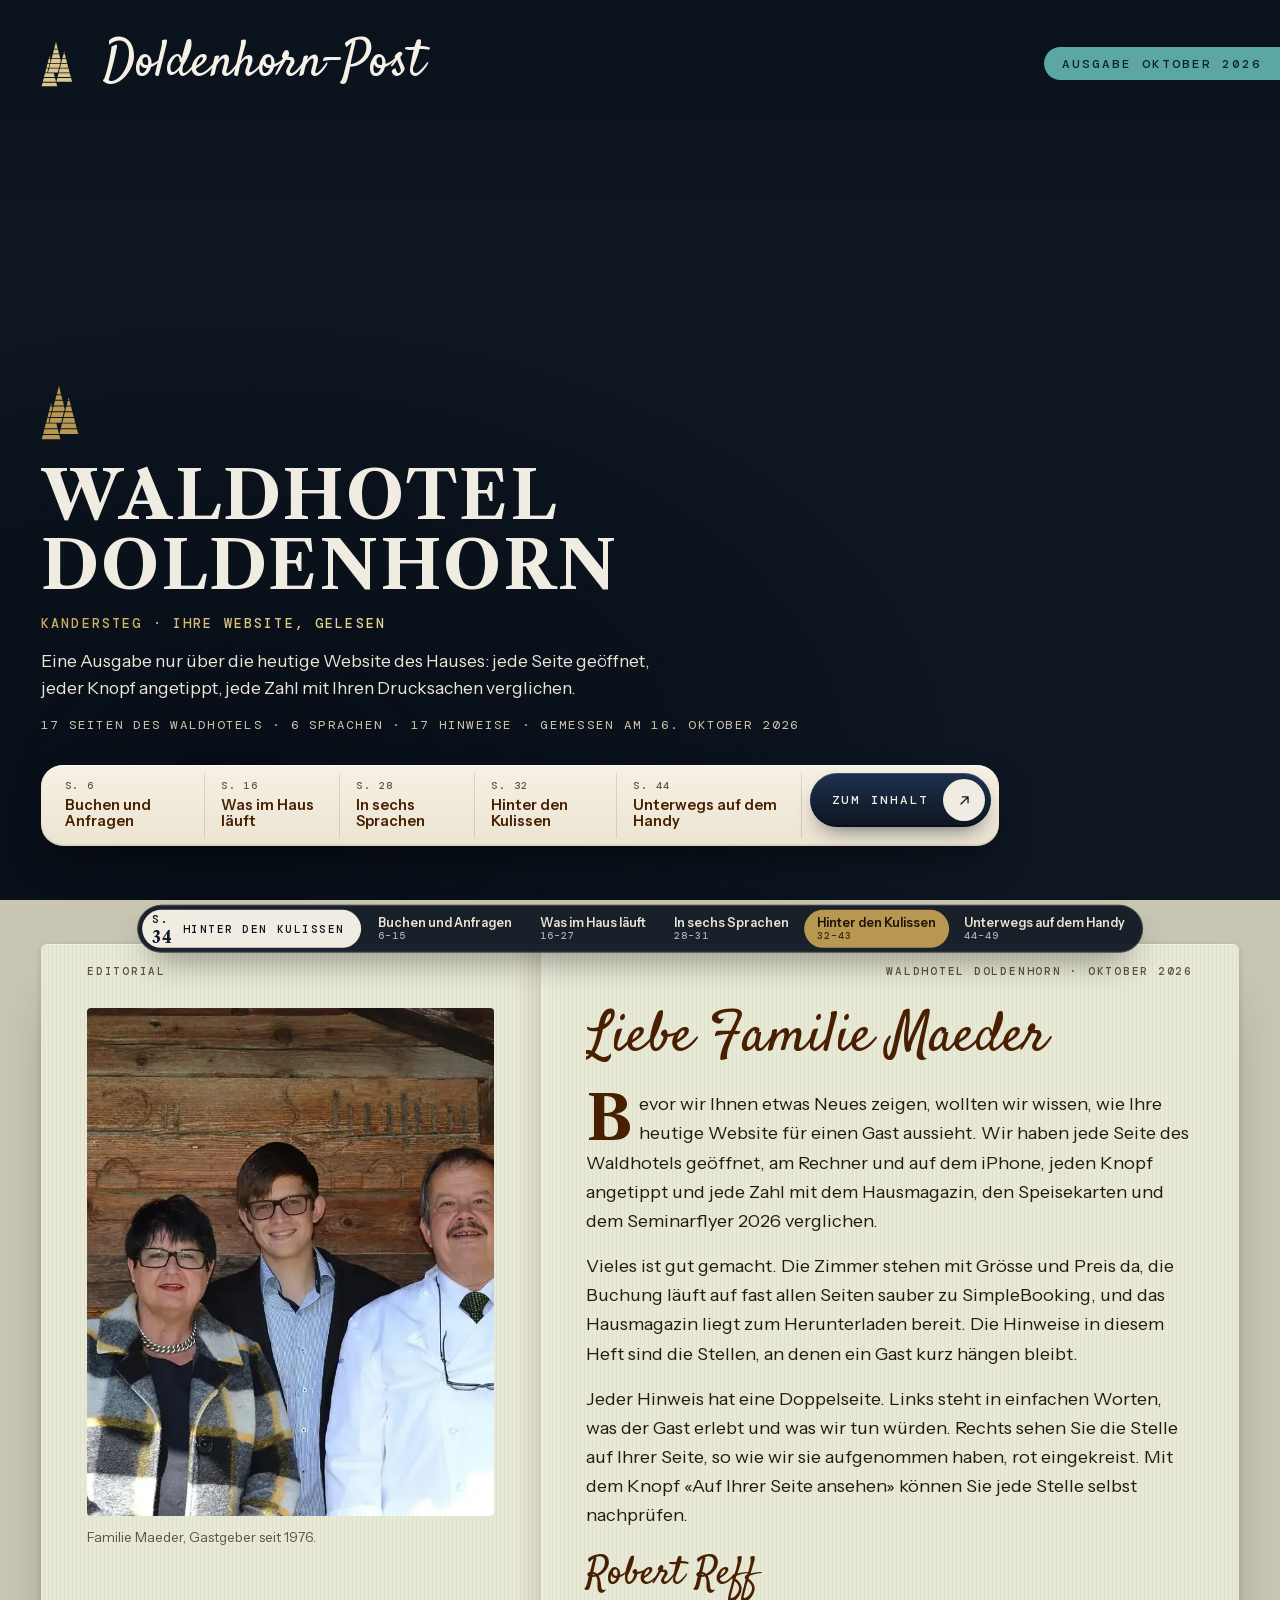
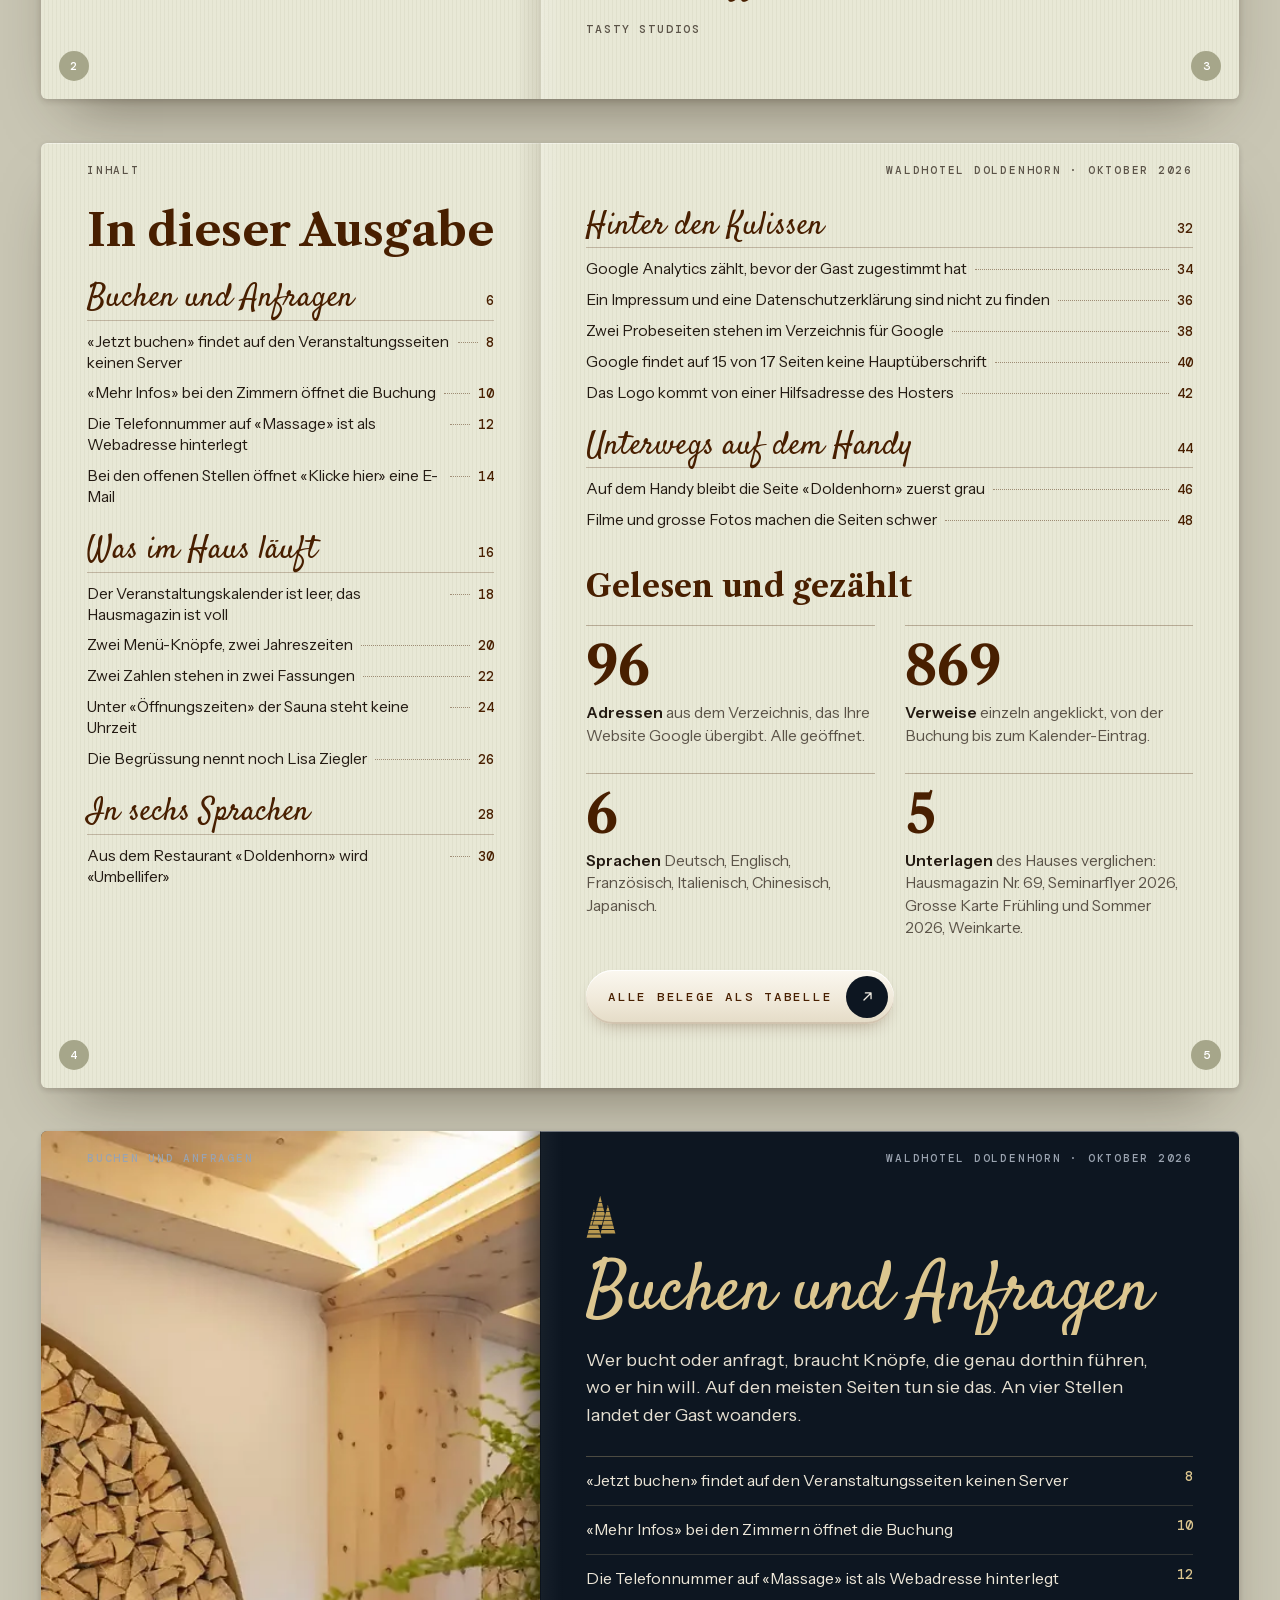
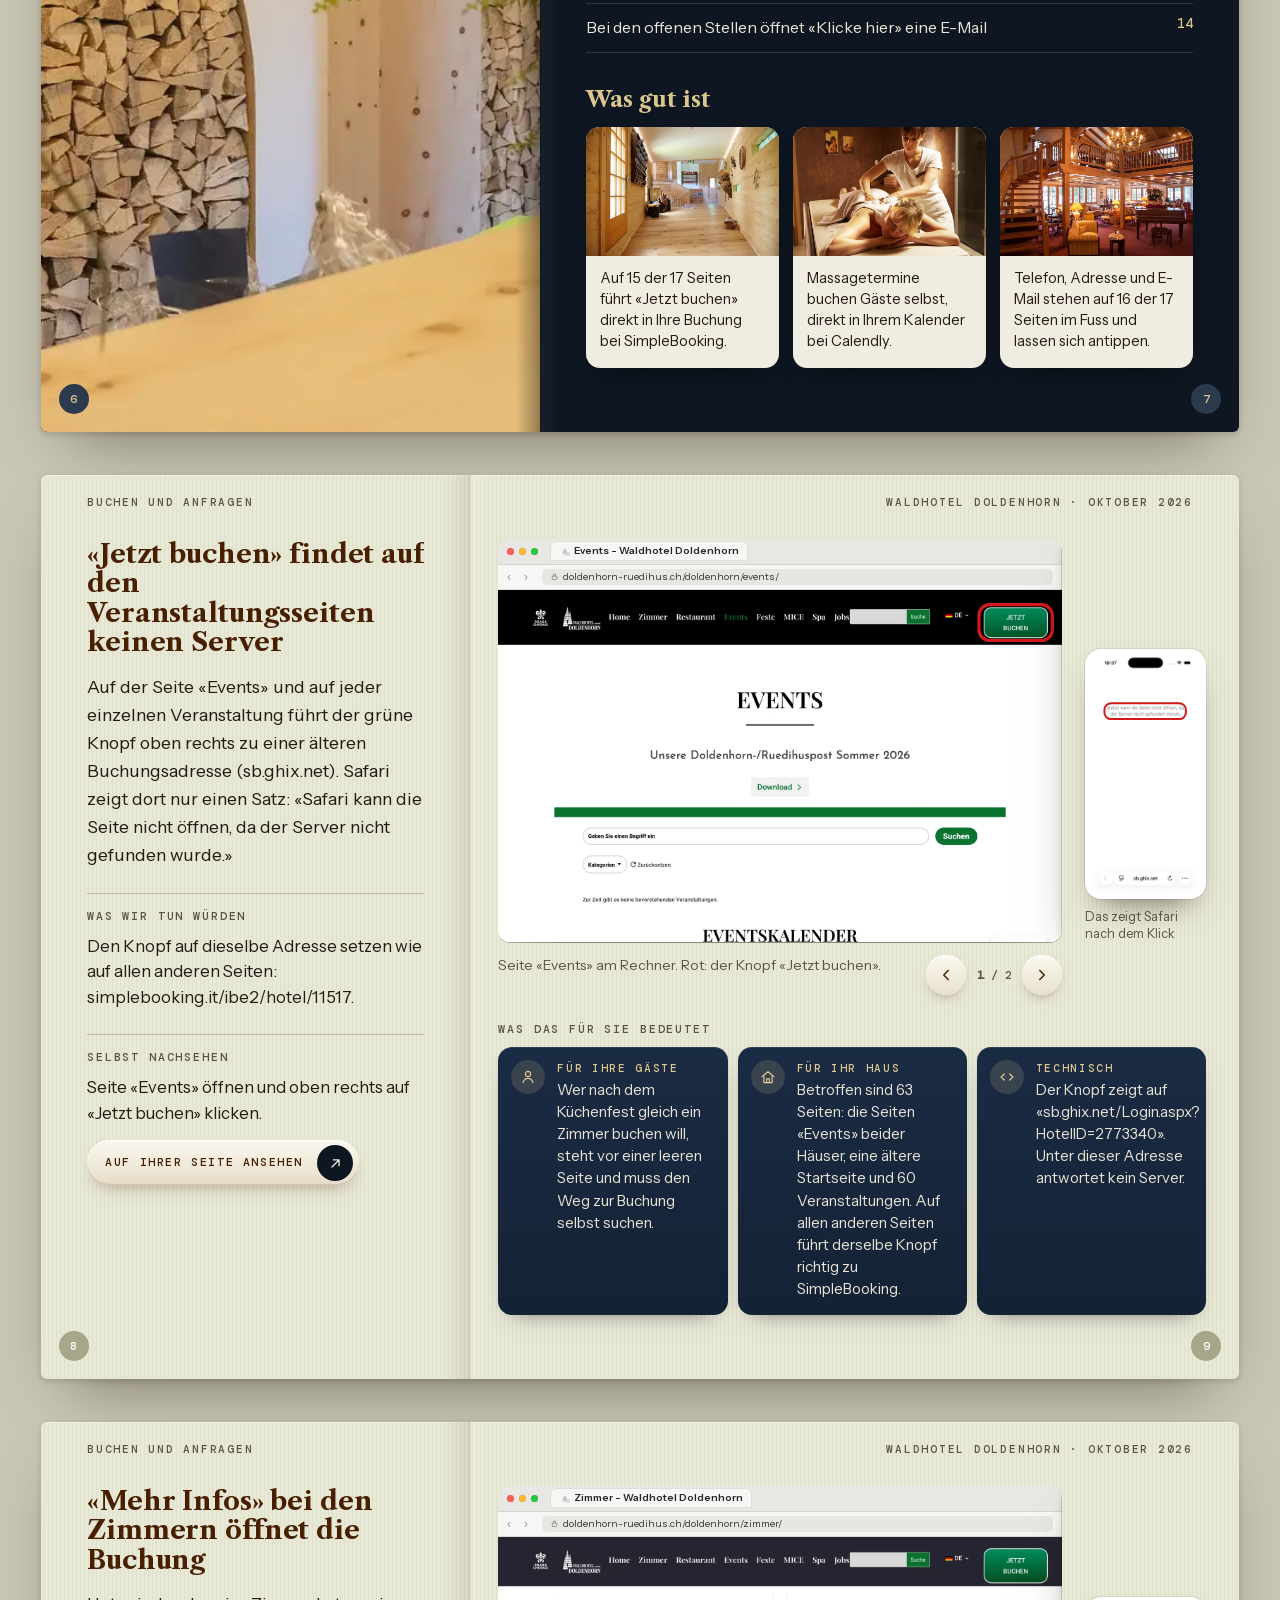
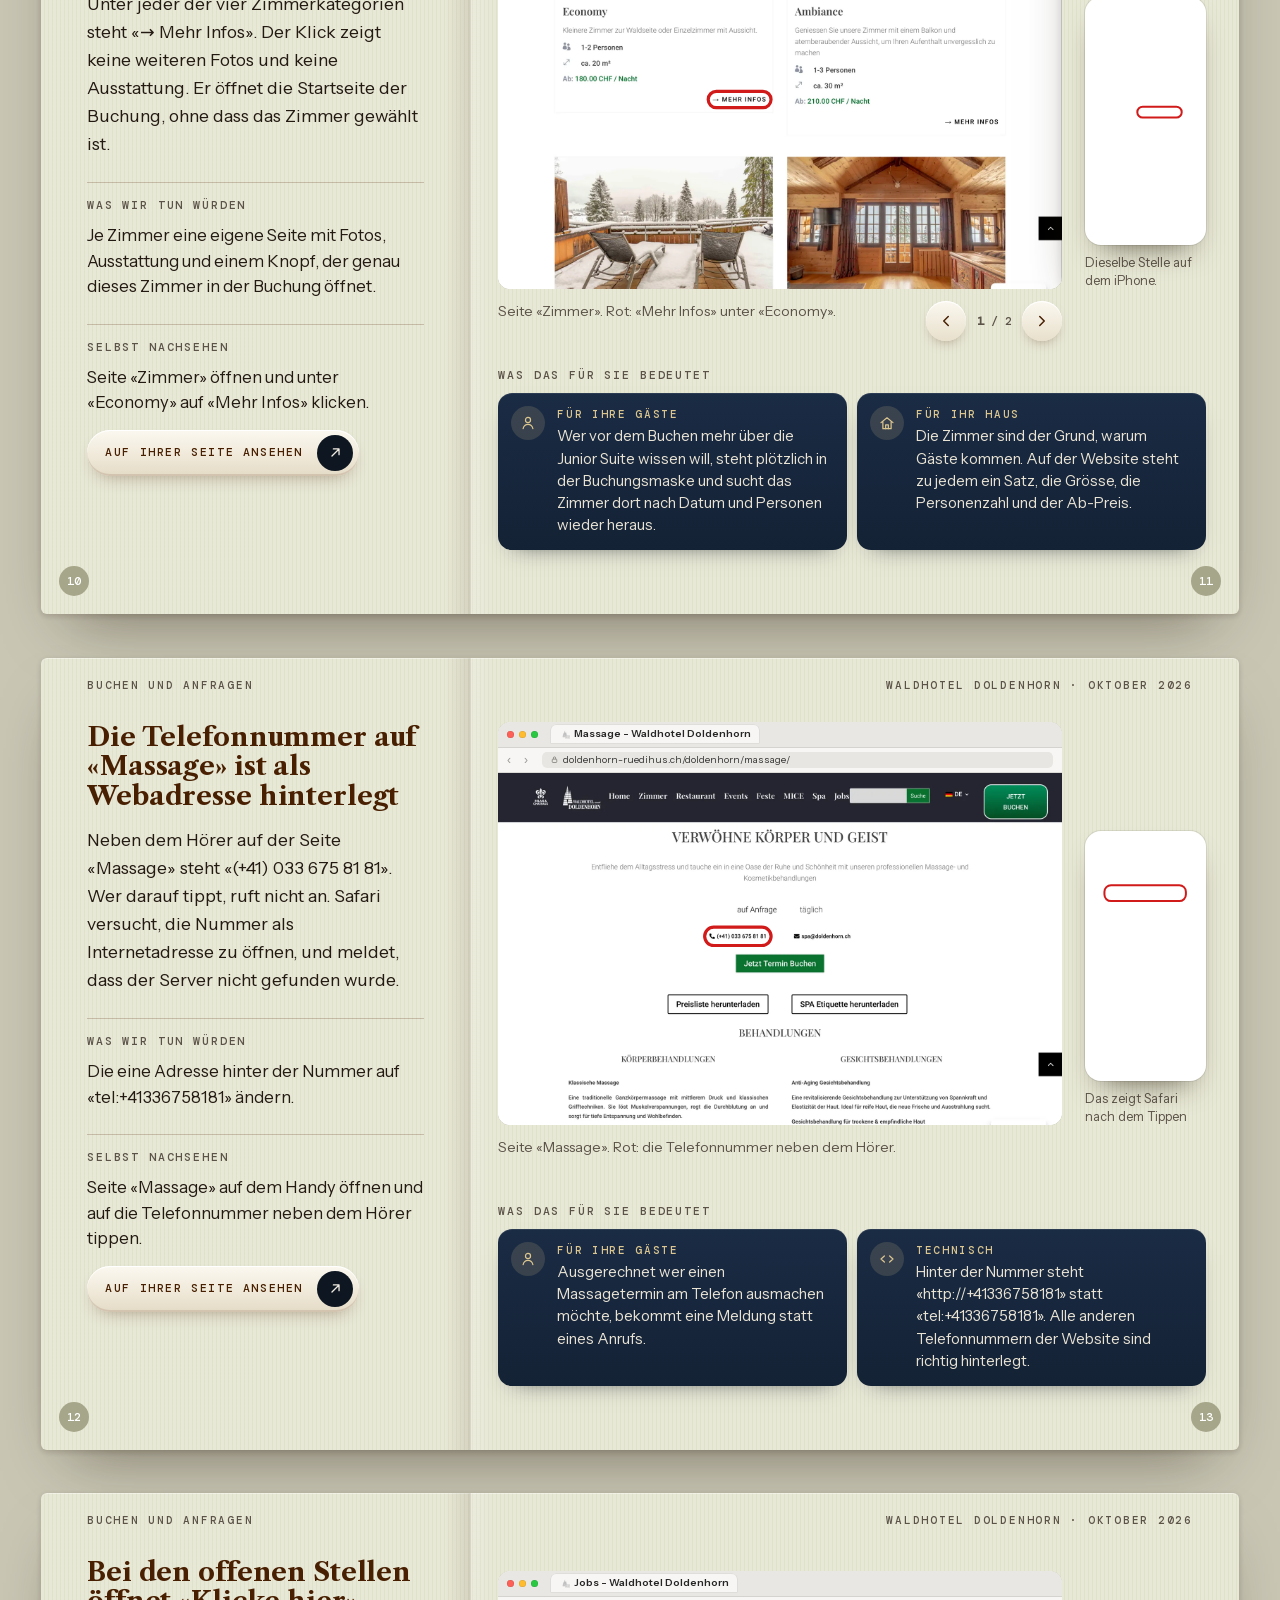
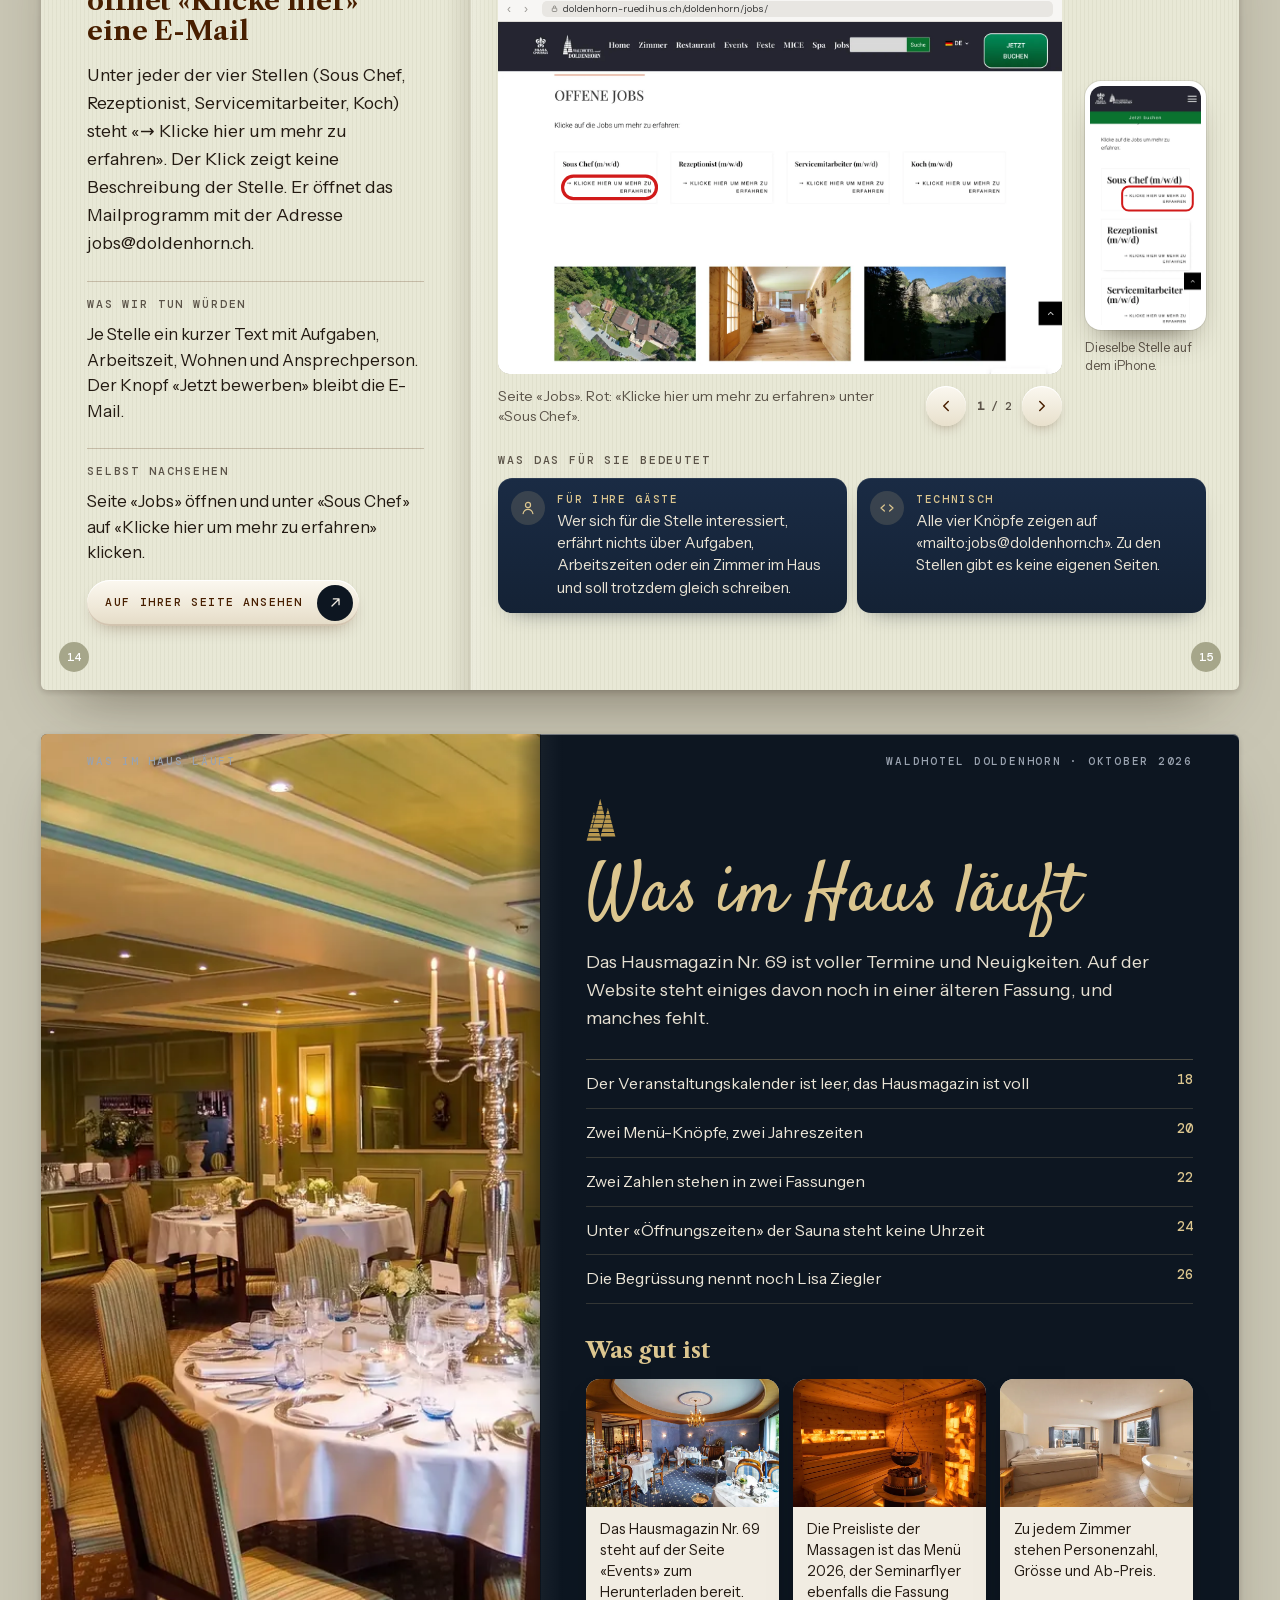
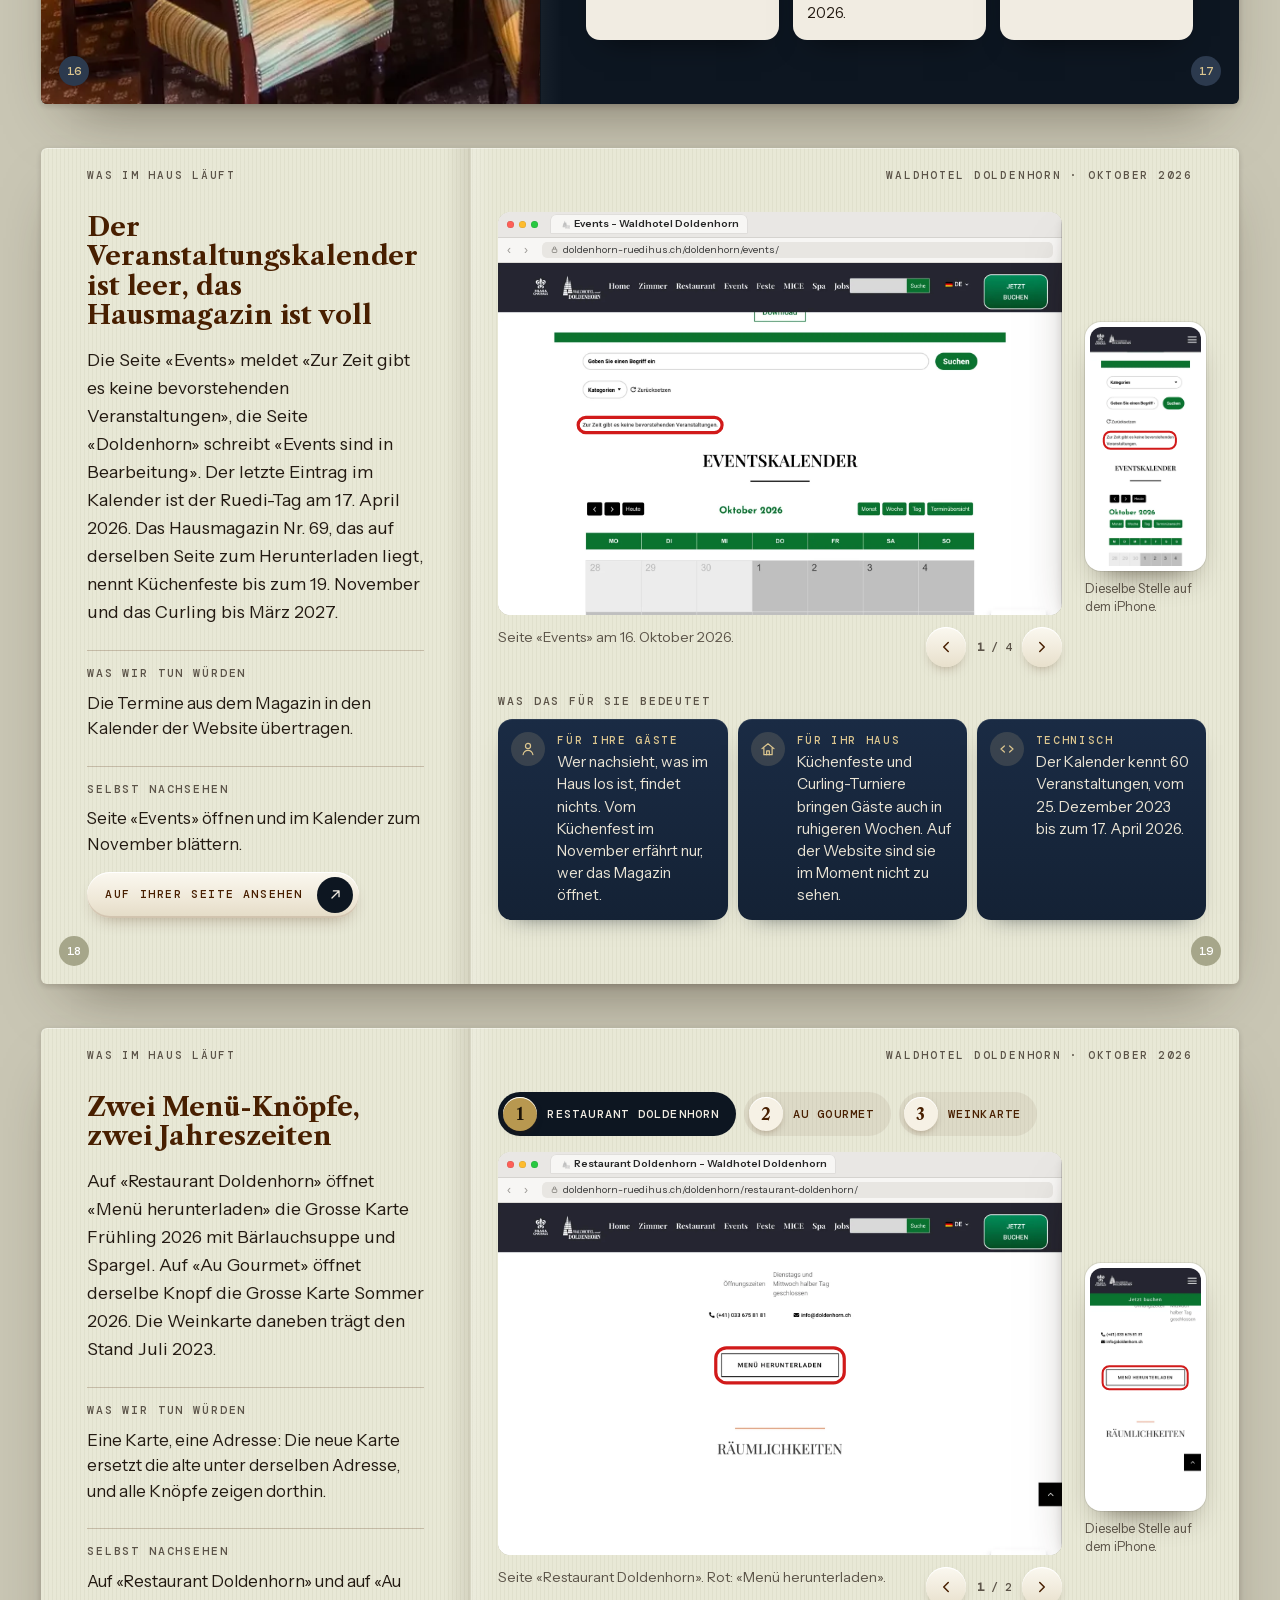
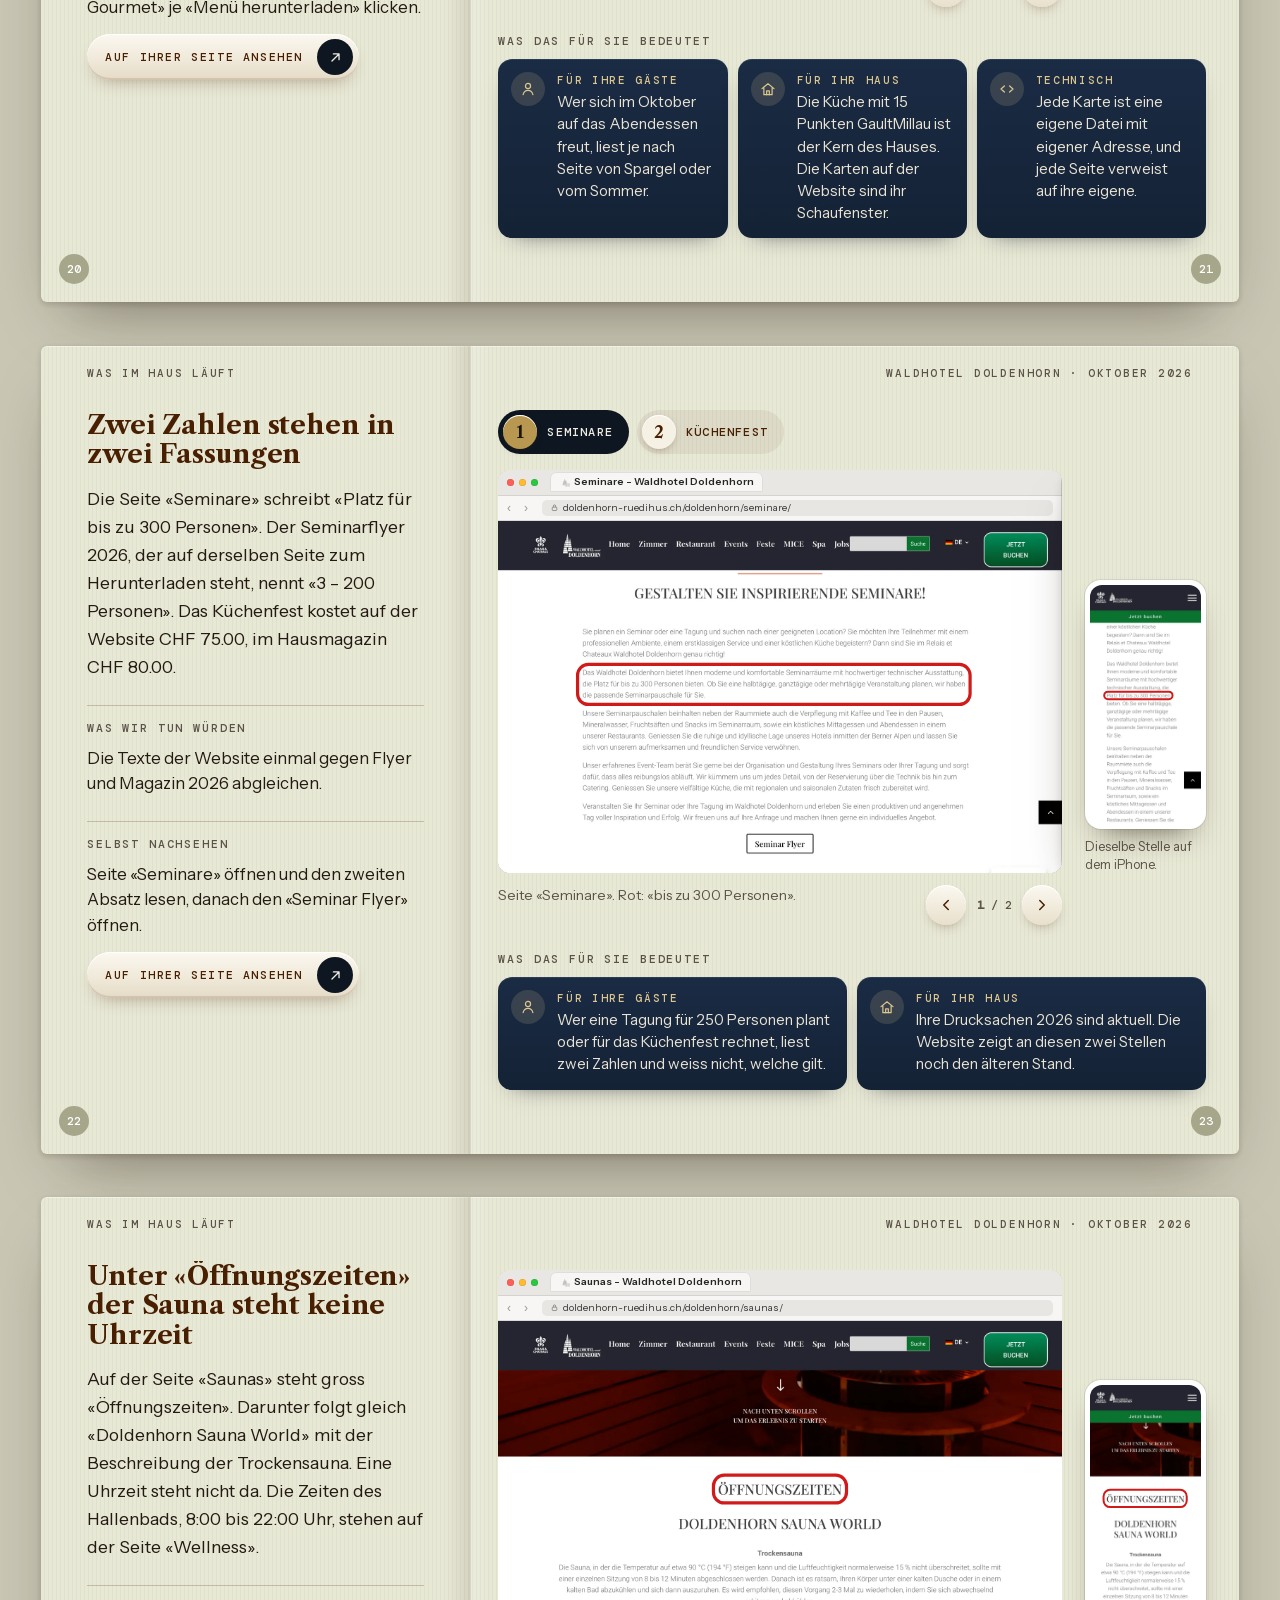
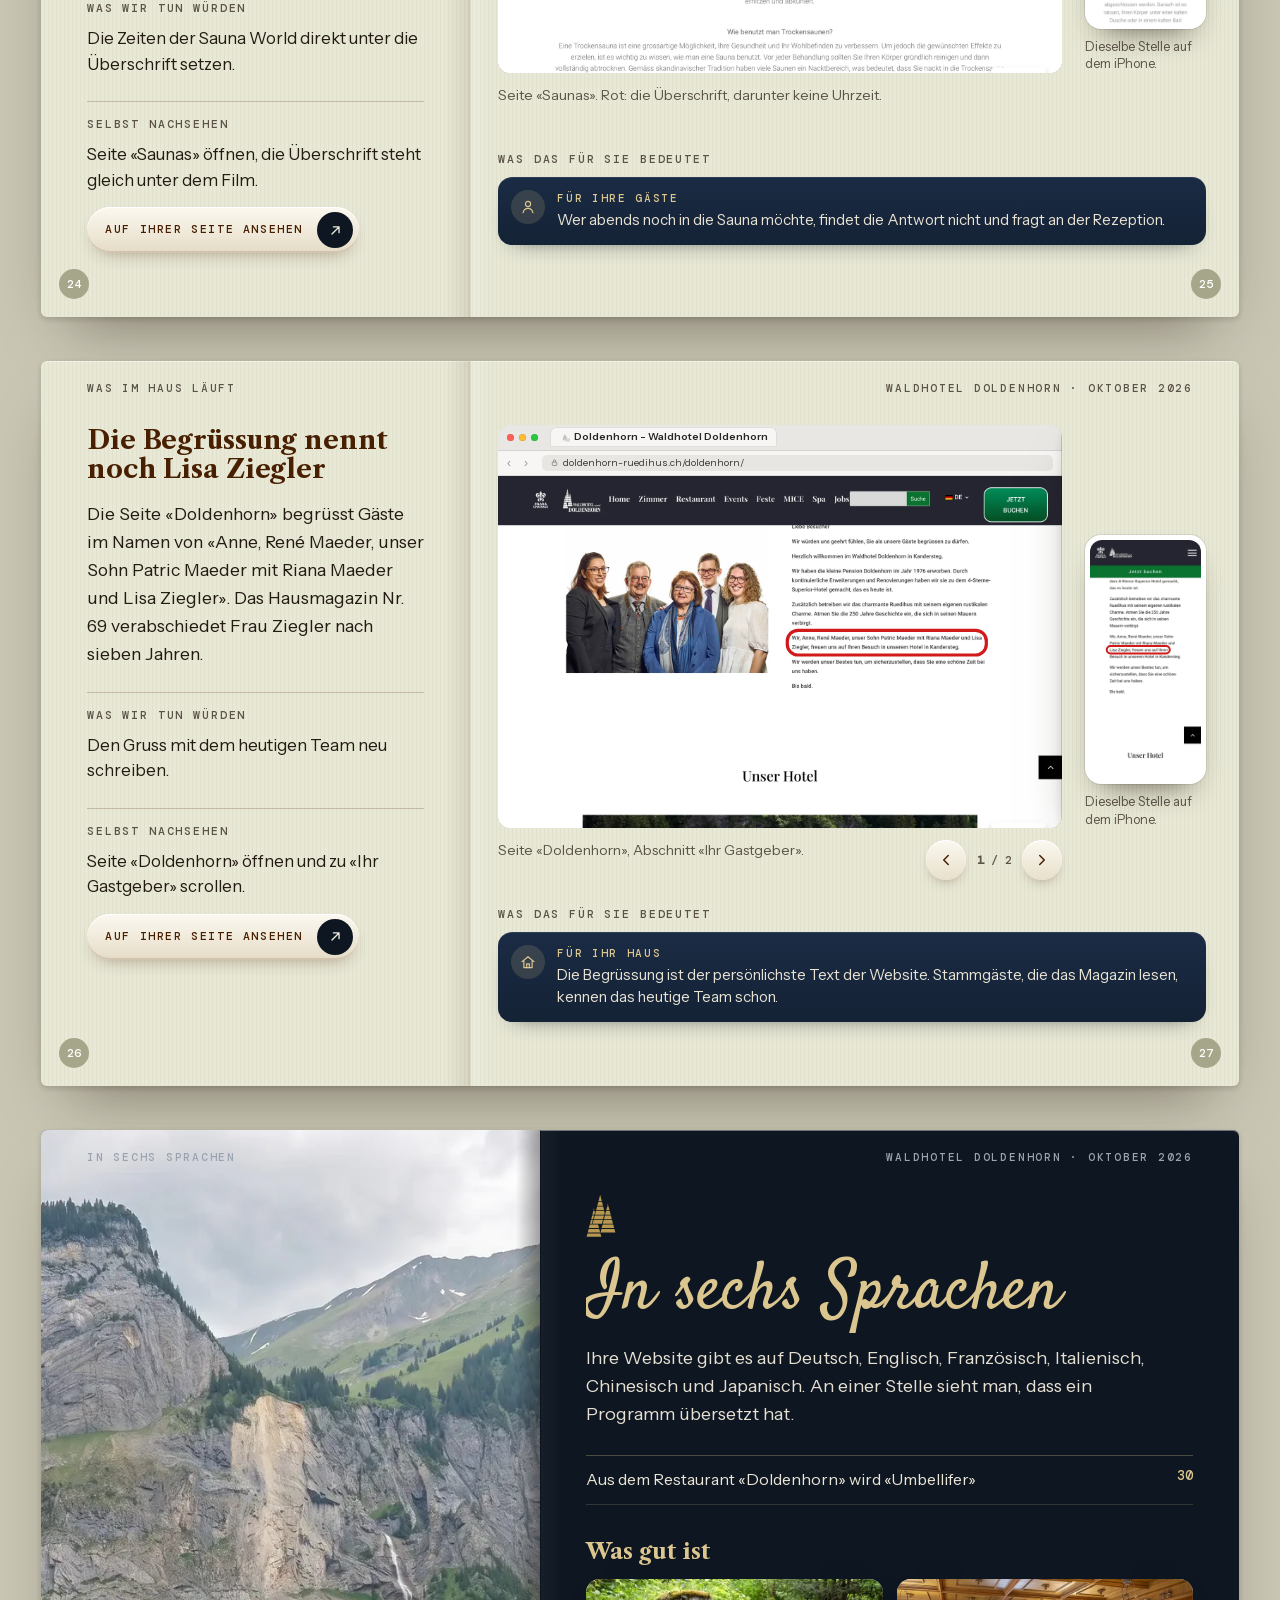
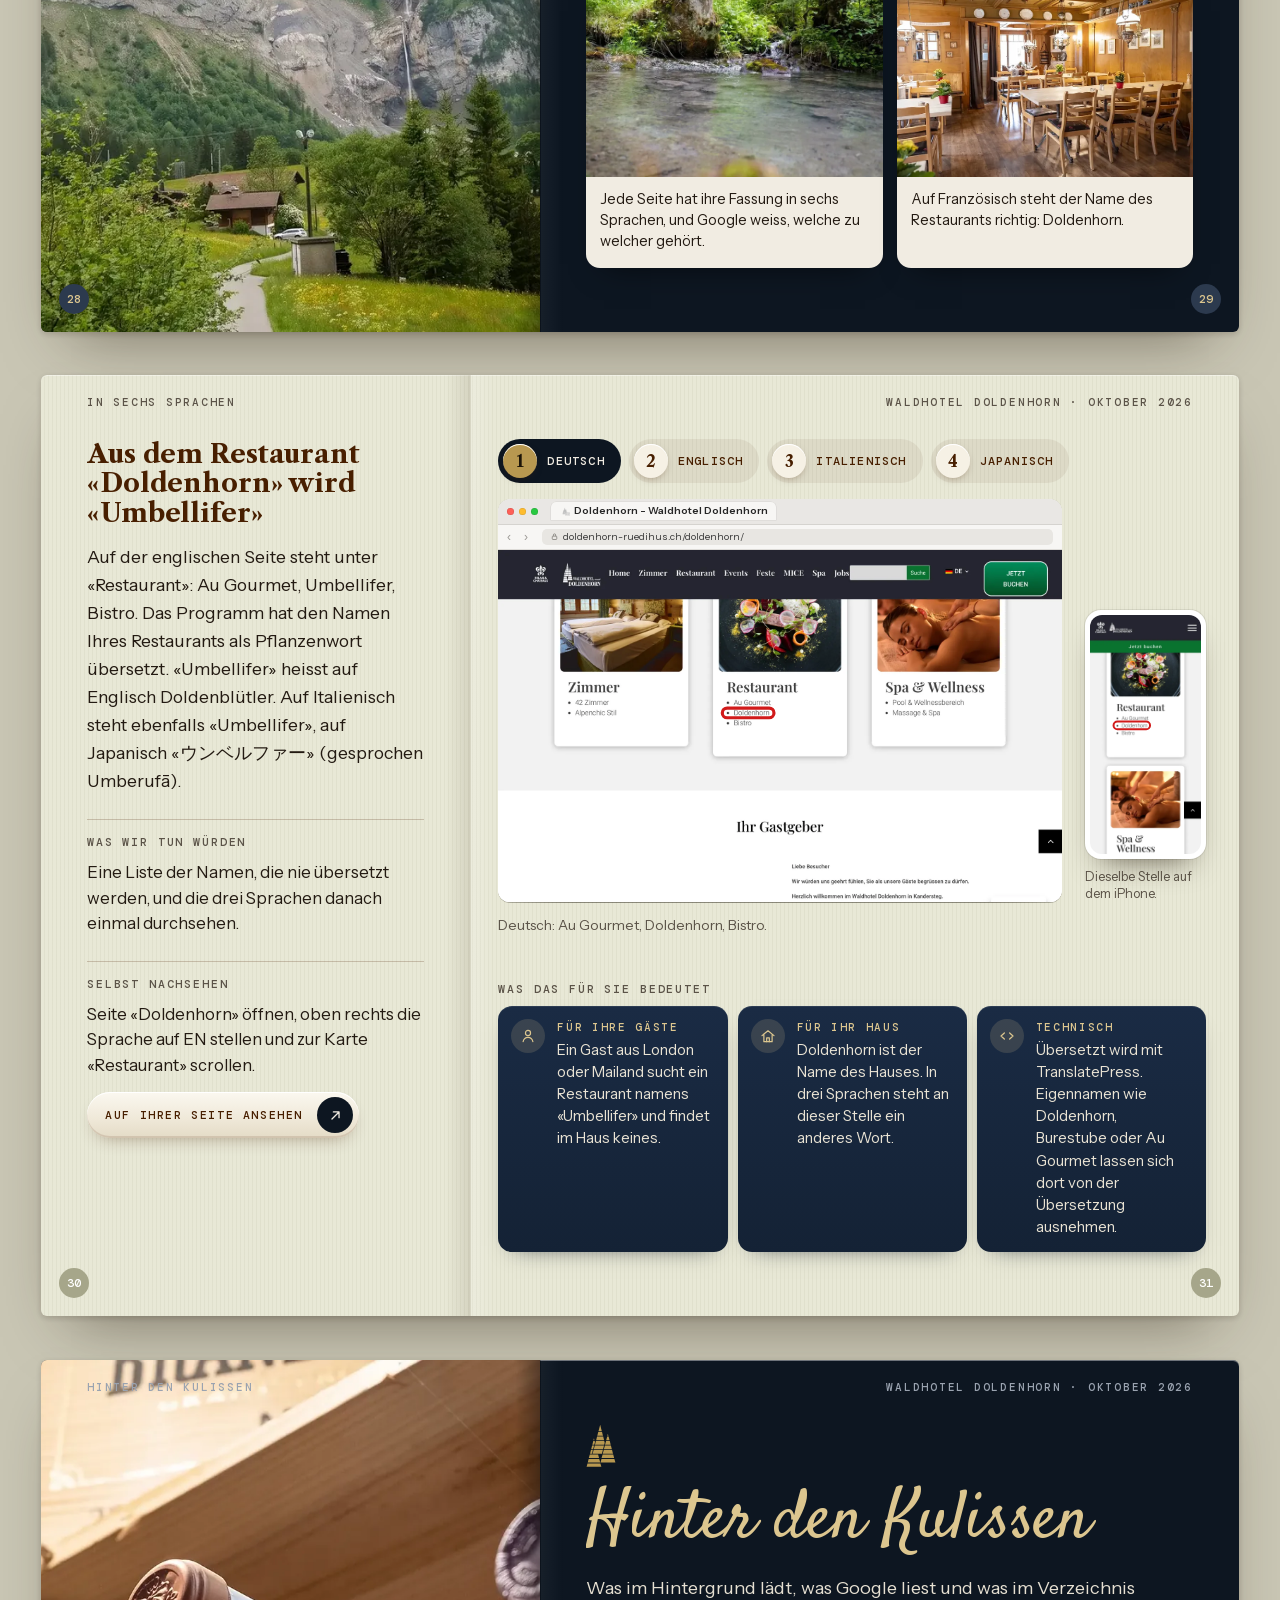
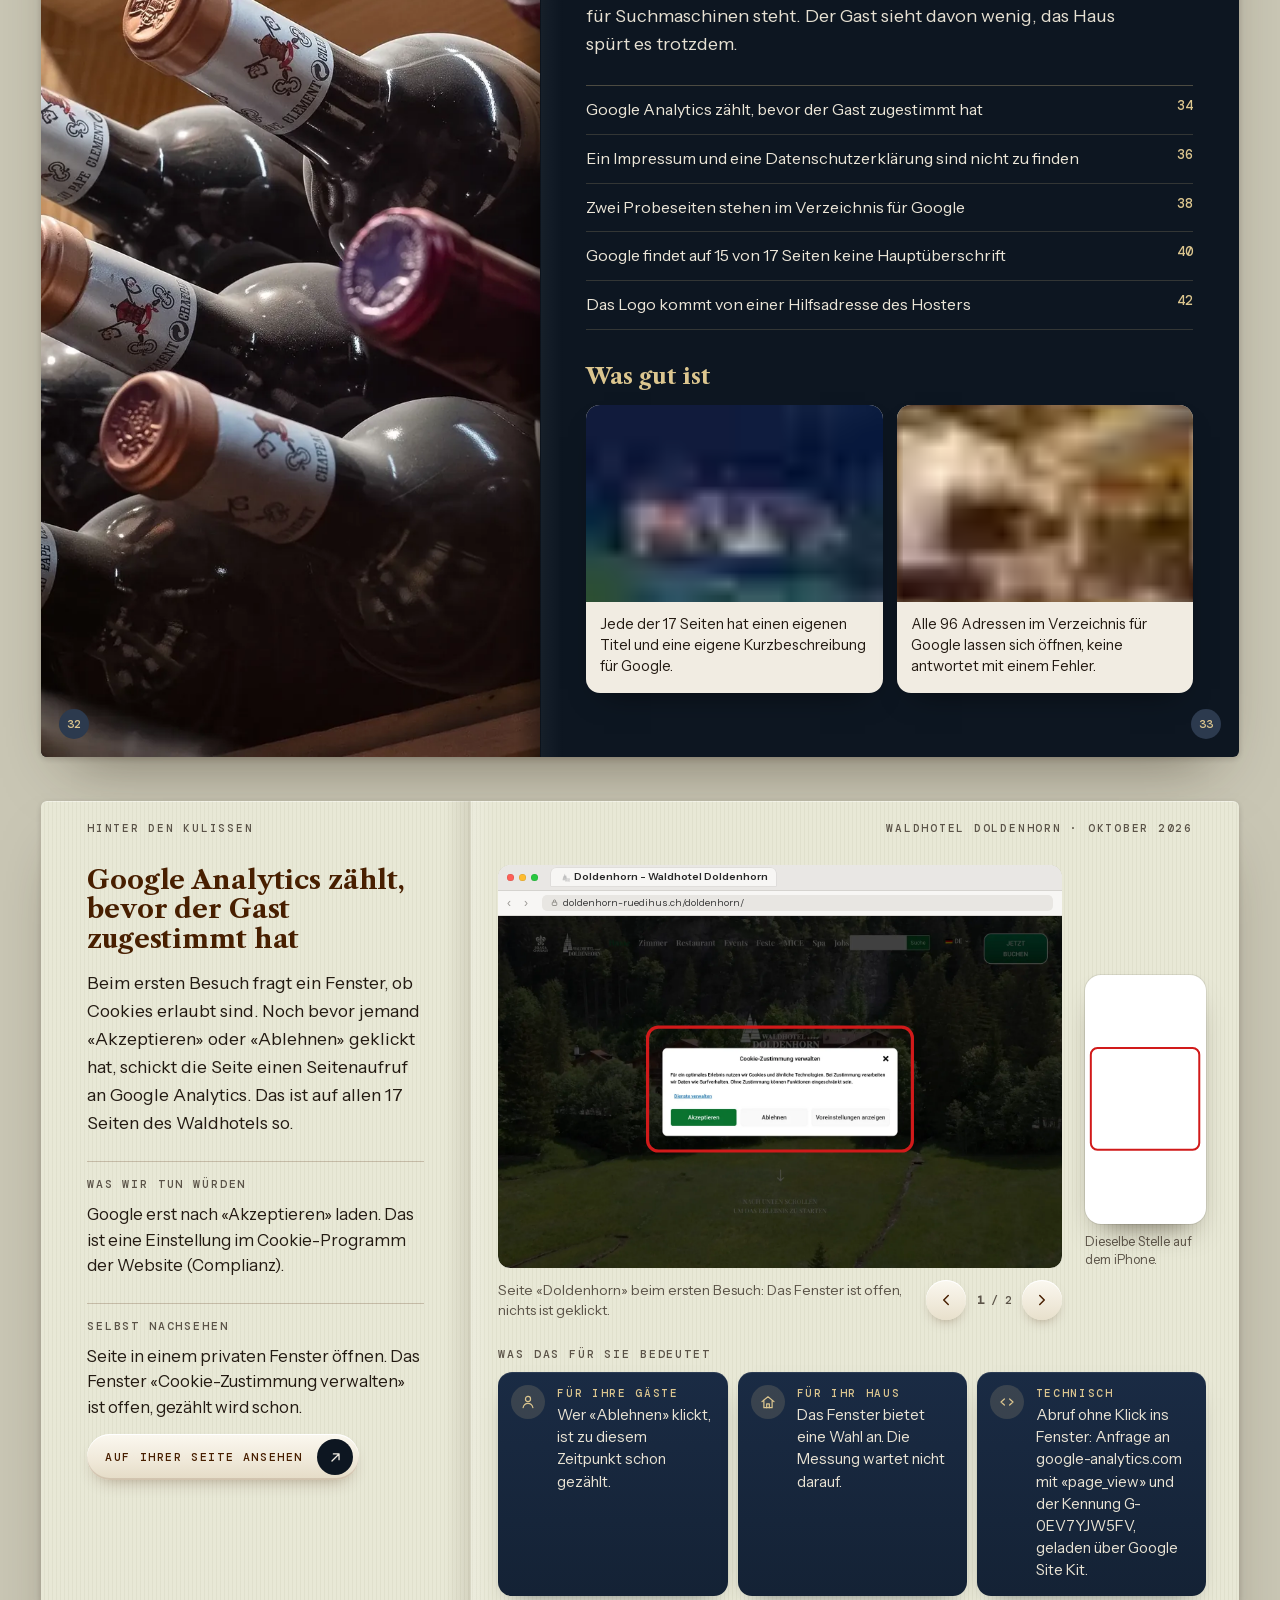
==== commit 4db99146: "Läuft unter tastyrob123.github.io/doldenhorn-potenzialanalyse/: eigene Adresse raus, Pfade relativ C" ====
--- a/index.html
+++ b/index.html
@@ -1,6 +1,24 @@
 <!doctype html>
 <html lang="de-CH">
-<head>
+<head><script data-wurzel>/* Wurzel-Weiche: Seite laeuft an der Wurzel einer Adresse oder in einem Unterordner (github.io/<repo>/) */(function(){var D=0,p=location.pathname.split('/');p.splice(p.length-1-D,D+1);var W=p.join('/')+'/';window.__W=W;if(W==='/')return;var O=location.origin;
+function f(u){if(typeof u!=='string')return u;if(u.indexOf(O+'/')===0)return O+f(u.slice(O.length));if(u.charAt(0)!=='/'||u.charAt(1)==='/'||u.indexOf(W)===0||u+'/'===W)return u;return W+u.slice(1)}
+function s(v){return typeof v!=='string'?v:v.replace(/(^|,)(\s*)(\S+)/g,function(m,a,b,u){return a+b+f(u)})}
+function c(v){return typeof v!=='string'?v:v.replace(/url\(\s*(['"]?)([^'")]+)/g,function(m,q,u){return 'url('+q+f(u)})}
+function h(v){return typeof v!=='string'?v:c(v.replace(/(\s(?:src|href|poster|action|data-src|data-href)\s*=\s*)(["'])([^"']*)\2/gi,function(m,a,q,u){return a+q+f(u)+q}).replace(/(\s(?:srcset|imagesrcset|data-srcset)\s*=\s*)(["'])([^"']*)\2/gi,function(m,a,q,u){return a+q+s(u)+q}))}
+function d(K,k,g){K=window[K];if(!K)return;var x=Object.getOwnPropertyDescriptor(K.prototype,k);if(!x||!x.set)return;Object.defineProperty(K.prototype,k,{configurable:true,enumerable:x.enumerable,get:x.get,set:function(v){x.set.call(this,g(v))}})}
+[['HTMLImageElement','src'],['HTMLScriptElement','src'],['HTMLLinkElement','href'],['HTMLIFrameElement','src'],['HTMLSourceElement','src'],['HTMLMediaElement','src'],['HTMLVideoElement','poster'],['HTMLAnchorElement','href'],['HTMLAreaElement','href'],['HTMLFormElement','action'],['HTMLEmbedElement','src'],['HTMLObjectElement','data']].forEach(function(z){d(z[0],z[1],f)});
+[['HTMLImageElement','srcset'],['HTMLSourceElement','srcset'],['HTMLLinkElement','imageSrcset']].forEach(function(z){d(z[0],z[1],s)});
+d('Element','innerHTML',h);d('Element','outerHTML',h);var iah=Element.prototype.insertAdjacentHTML;Element.prototype.insertAdjacentHTML=function(w,v){return iah.call(this,w,h(v))};
+var sa=Element.prototype.setAttribute;Element.prototype.setAttribute=function(n,v){var l=String(n).toLowerCase();if(/^(src|href|poster|action|data|data-src|data-href)$/.test(l))v=f(v);else if(/srcset$/.test(l))v=s(v);else if(l==='style')v=c(v);return sa.call(this,n,v)};
+var st=CSSStyleDeclaration.prototype,sp=st.setProperty;st.setProperty=function(n,v,q){return sp.call(this,n,c(v),q)};['background','backgroundImage','cssText','maskImage','webkitMaskImage','listStyleImage','borderImageSource','content'].forEach(function(k){var x=Object.getOwnPropertyDescriptor(st,k);if(x&&x.set)Object.defineProperty(st,k,{configurable:true,enumerable:x.enumerable,get:x.get,set:function(v){x.set.call(this,c(v))}})});
+var F=window.fetch;if(F)window.fetch=function(i,o){if(typeof i==='string')i=f(i);else if(i instanceof URL)i=f(i.href);return F.call(this,i,o)};
+var XO=XMLHttpRequest.prototype.open;XMLHttpRequest.prototype.open=function(){var a=[].slice.call(arguments);a[1]=f(a[1] instanceof URL?a[1].href:a[1]);return XO.apply(this,a)};
+if(navigator.sendBeacon){var B=navigator.sendBeacon;navigator.sendBeacon=function(u,x){return B.call(navigator,f(u),x)}}
+var wo=window.open;window.open=function(u){var a=[].slice.call(arguments);a[0]=f(u);return wo.apply(window,a)};
+var dw=document.write,dl=document.writeln;document.write=function(){return dw.apply(document,[].map.call(arguments,h))};document.writeln=function(){return dl.apply(document,[].map.call(arguments,h))};
+['pushState','replaceState'].forEach(function(k){var o=history[k];history[k]=function(a,b,u){return o.call(history,a,b,u==null?u:f(String(u)))}});
+function e(el){if(!el||el.nodeType!==1)return;['src','href','poster','action'].forEach(function(a){var v=el.getAttribute(a);if(v&&v.charAt(0)==='/'){var z=f(v);if(z!==v)sa.call(el,a,z)}});var t=el.getAttribute('srcset');if(t&&/(^|,)\s*\/[^\/]/.test(t)){var z=s(t);if(z!==t)sa.call(el,'srcset',z)}t=el.getAttribute('style');if(t&&/url\(\s*['"]?\/[^\/]/.test(t)){z=c(t);if(z!==t)sa.call(el,'style',z)}}
+new MutationObserver(function(ms){ms.forEach(function(m){if(m.type==='attributes')e(m.target);else m.addedNodes.forEach(function(n){if(n.nodeType!==1)return;e(n);var l=n.querySelectorAll('[src],[href],[srcset],[poster],[action],[style]');for(var i=0;i<l.length;i++)e(l[i])})})}).observe(document.documentElement,{childList:true,subtree:true,attributes:true,attributeFilter:['src','href','srcset','poster','action','style']})})();</script>
 <meta charset="utf-8">
 <meta name="viewport" content="width=device-width, initial-scale=1, viewport-fit=cover">
 <title>Waldhotel Doldenhorn · Ihre Website, gelesen</title>
@@ -16,7 +34,7 @@
 <link rel="stylesheet" href="assets/seite.css?v=442ad412">
 <link rel="stylesheet" href="assets/auftritt.css?v=70c09f7c">
 <script>document.documentElement.classList.add('js')</script>
-<script src="/besuch.js?v=3c4c57a56e" defer></script><script src="/verweil.js?v=5881fd455d" defer></script></head>
+<script src="besuch.js?v=3c4c57a56e" defer></script><script src="verweil.js?v=5881fd455d" defer></script></head>
 <body>
 <header class="titel" id="s1">
   <div class="t-bild"><picture><source media="(max-width:640px)" srcset="assets/img/auftakt-k.webp" width="900" height="900"><img src="assets/img/auftakt.webp" alt="Das Waldhotel Doldenhorn am Waldrand in Kandersteg, von oben" fetchpriority="high" decoding="async"></picture></div>
